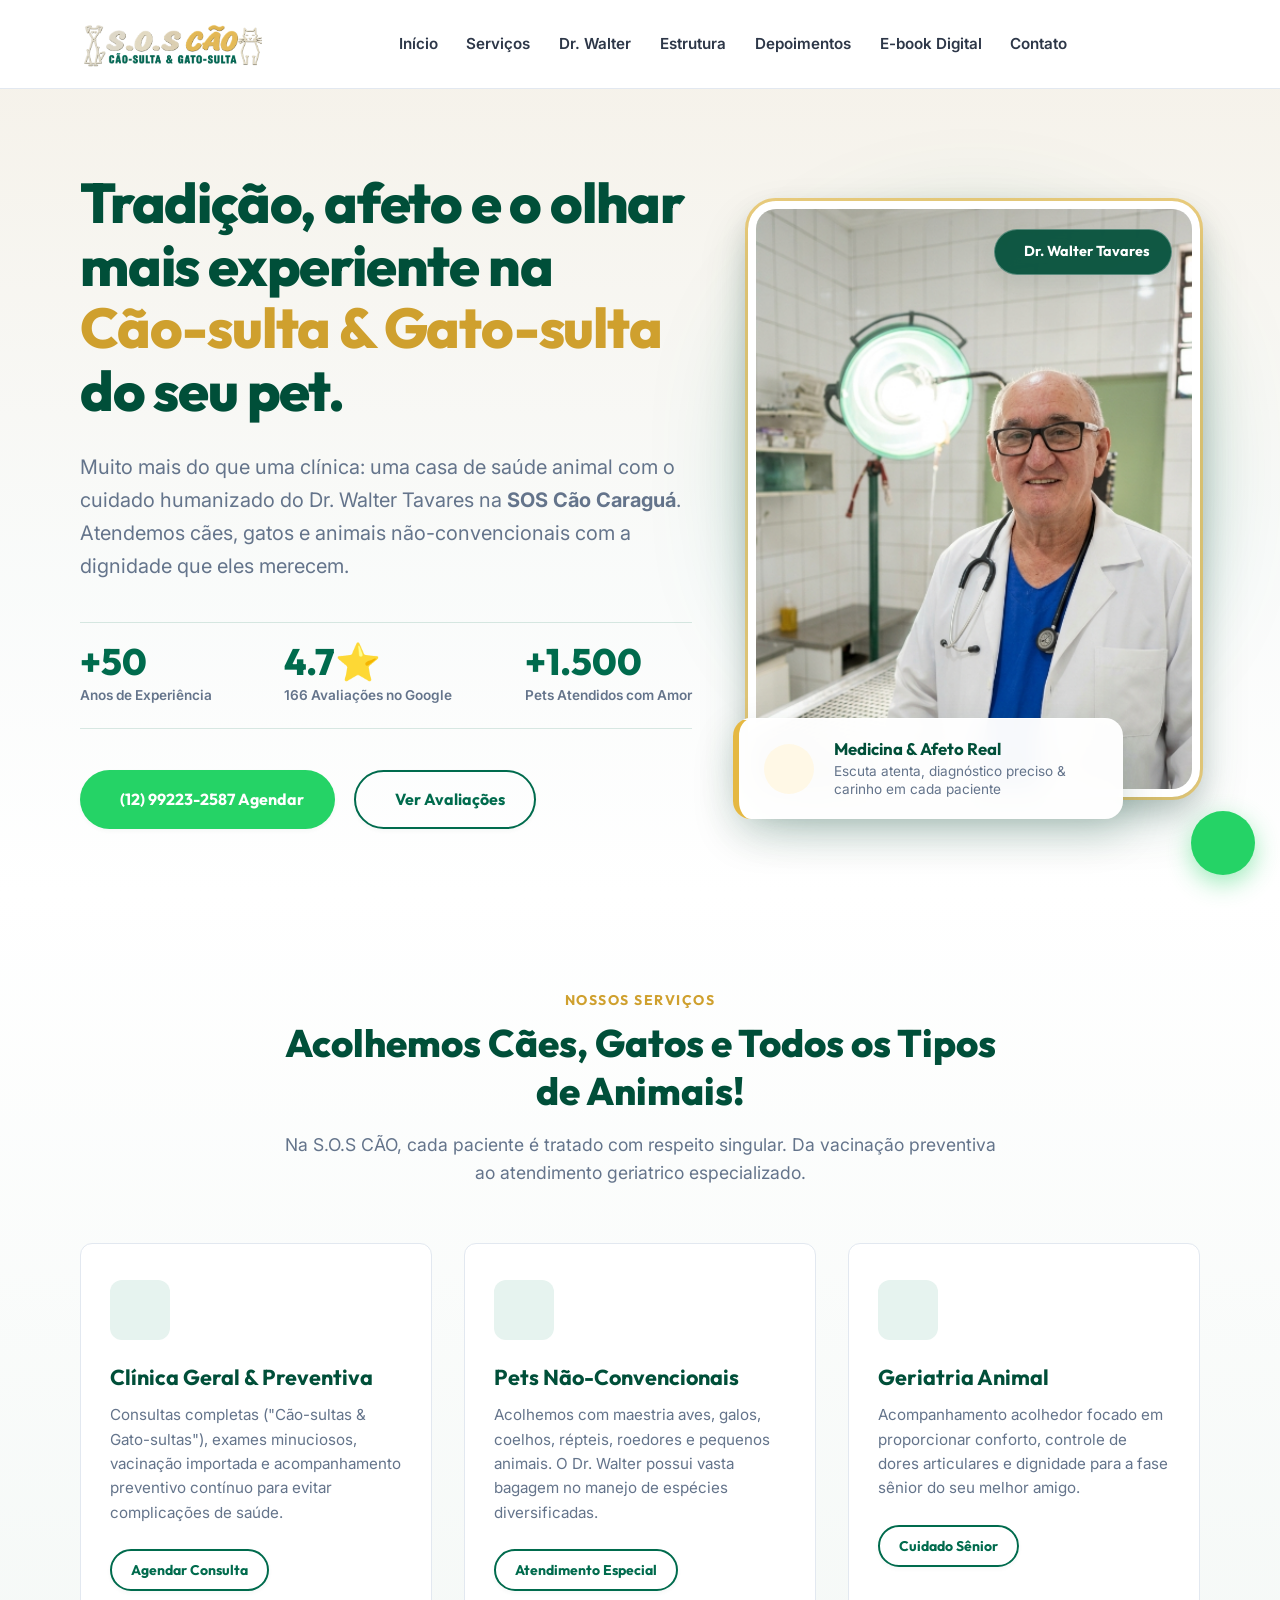
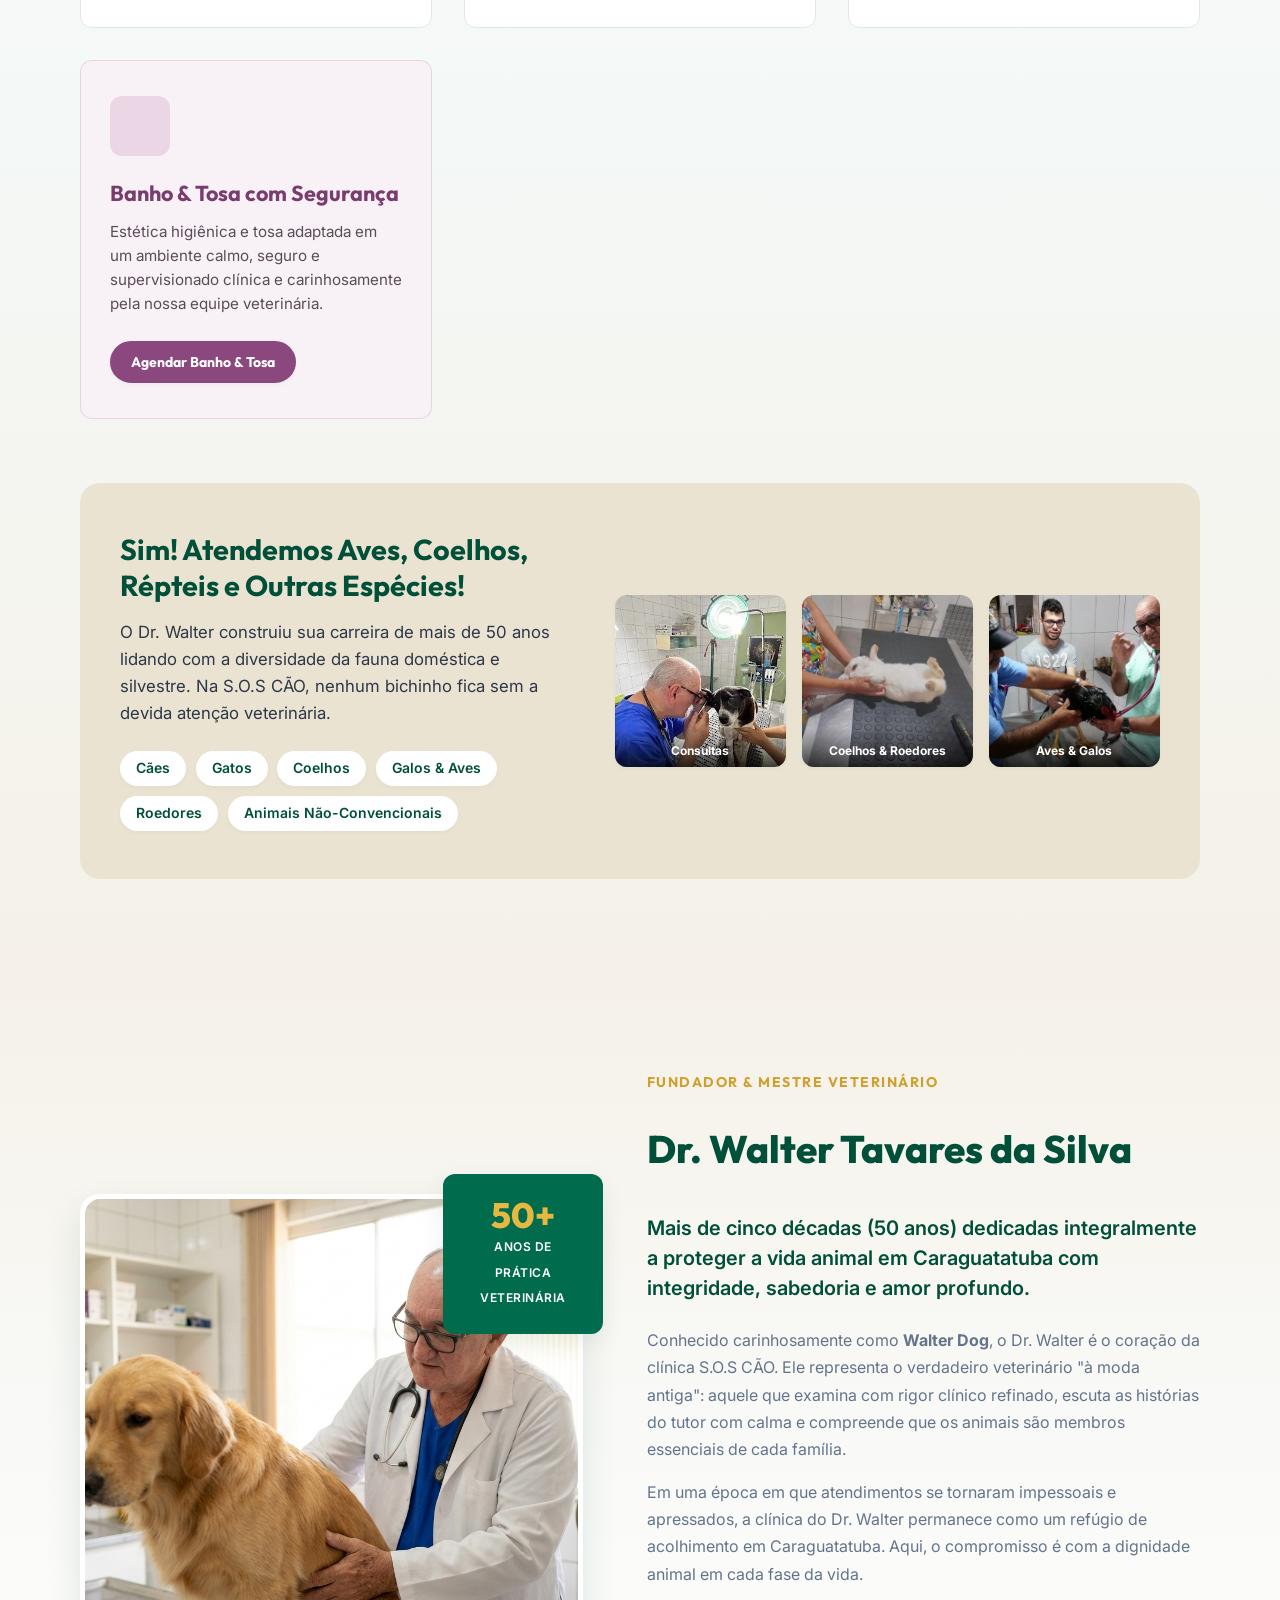
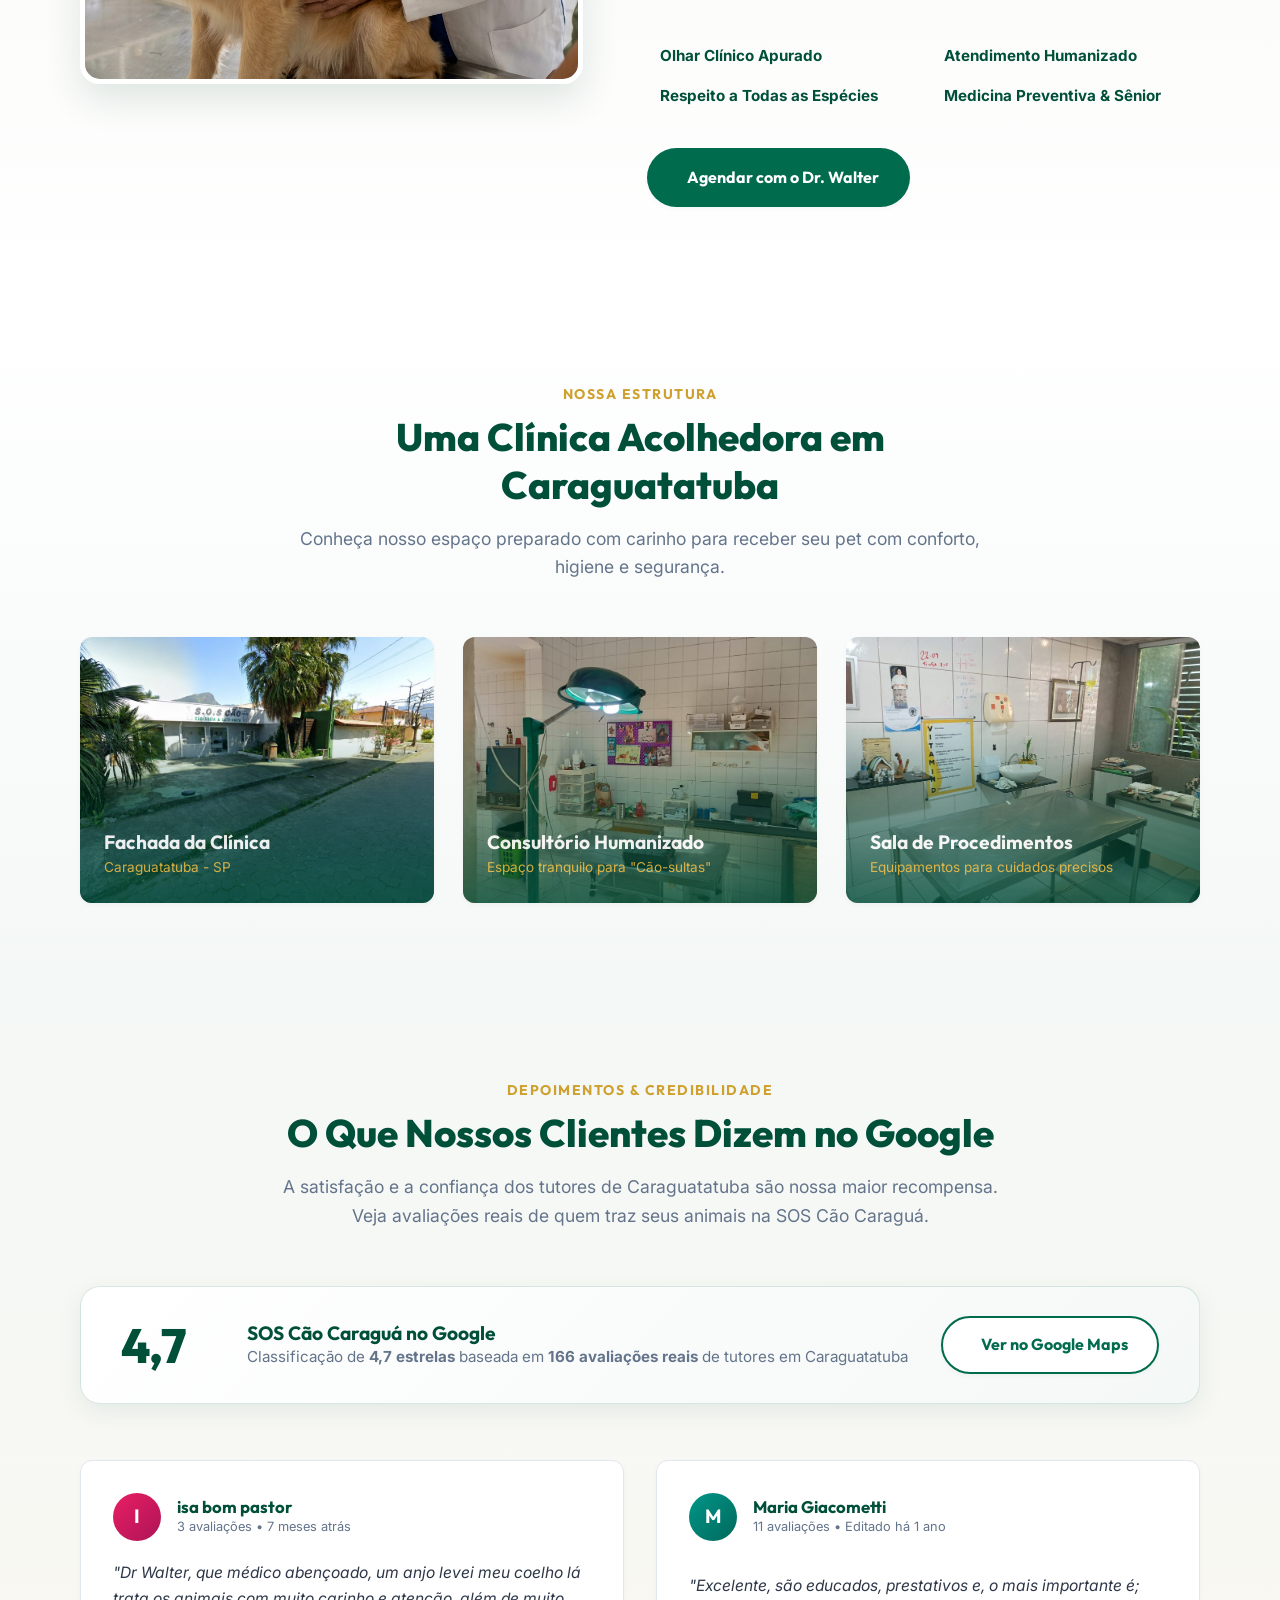
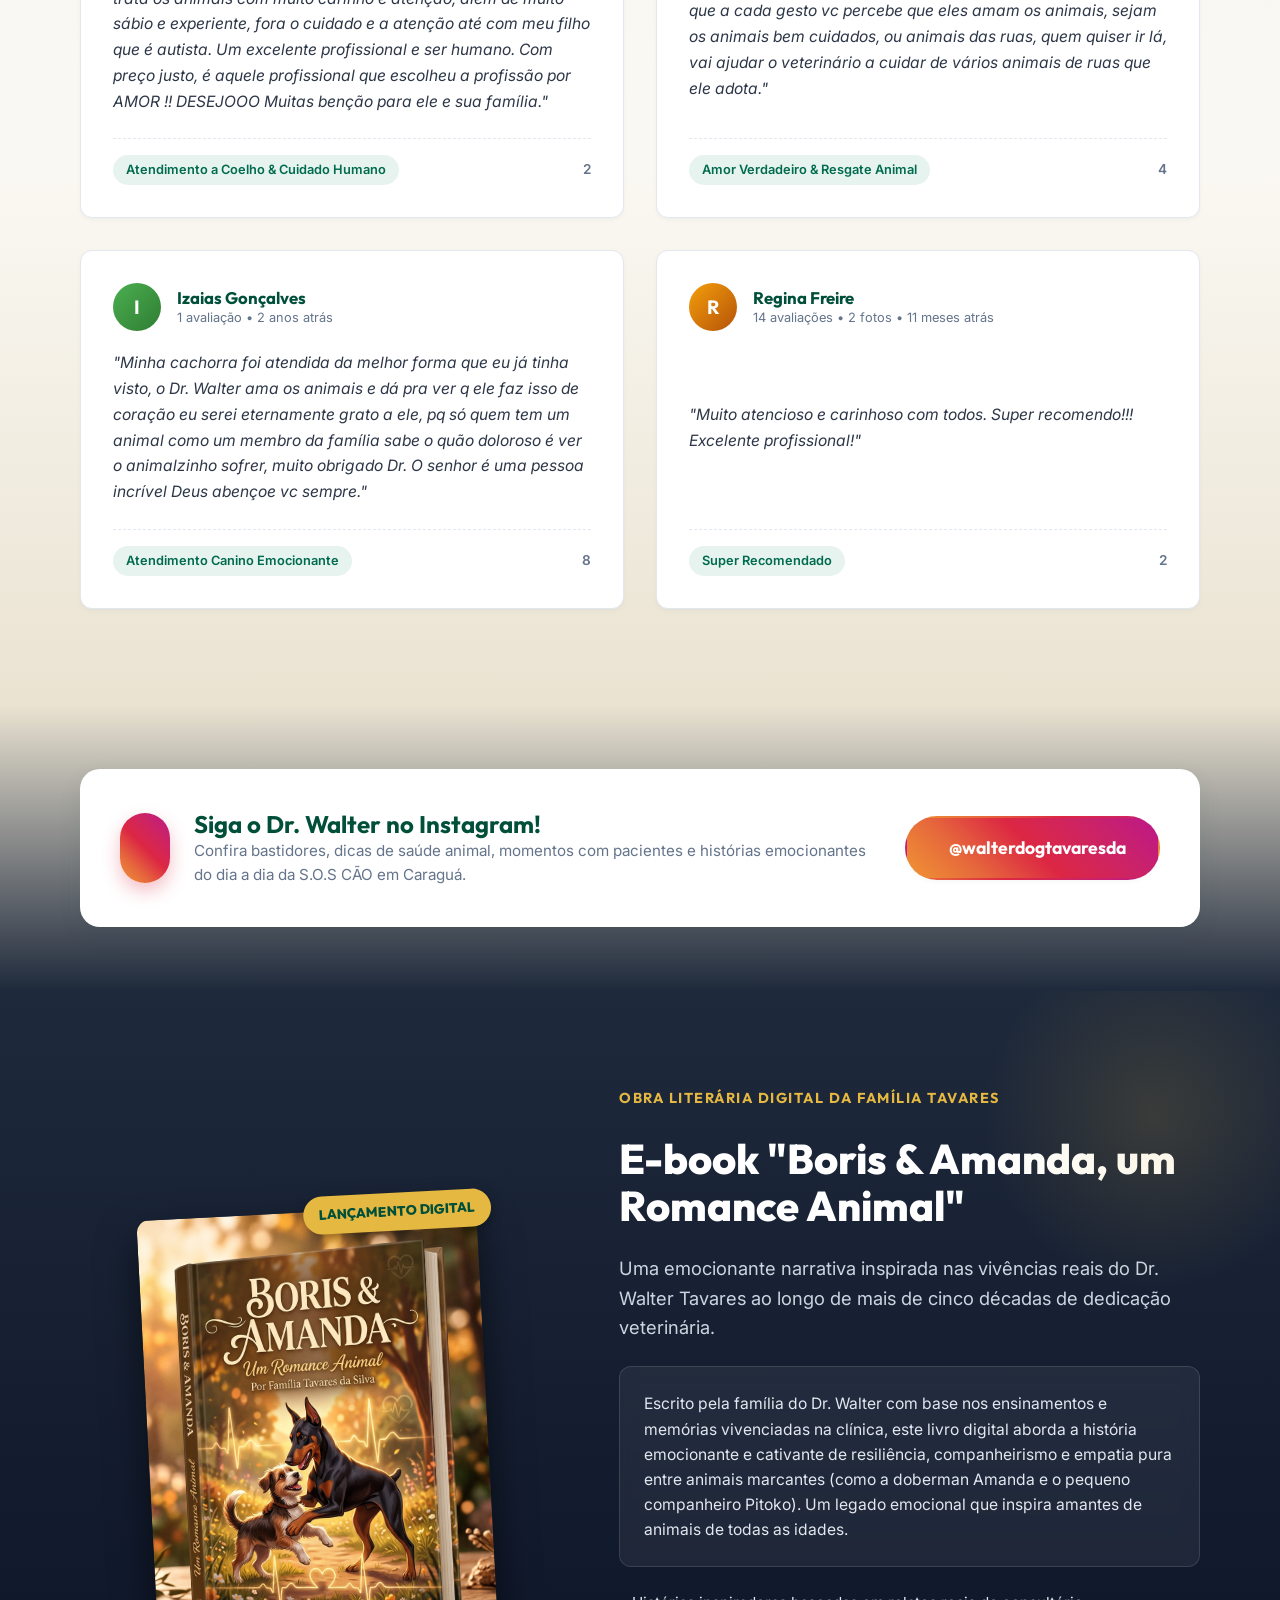
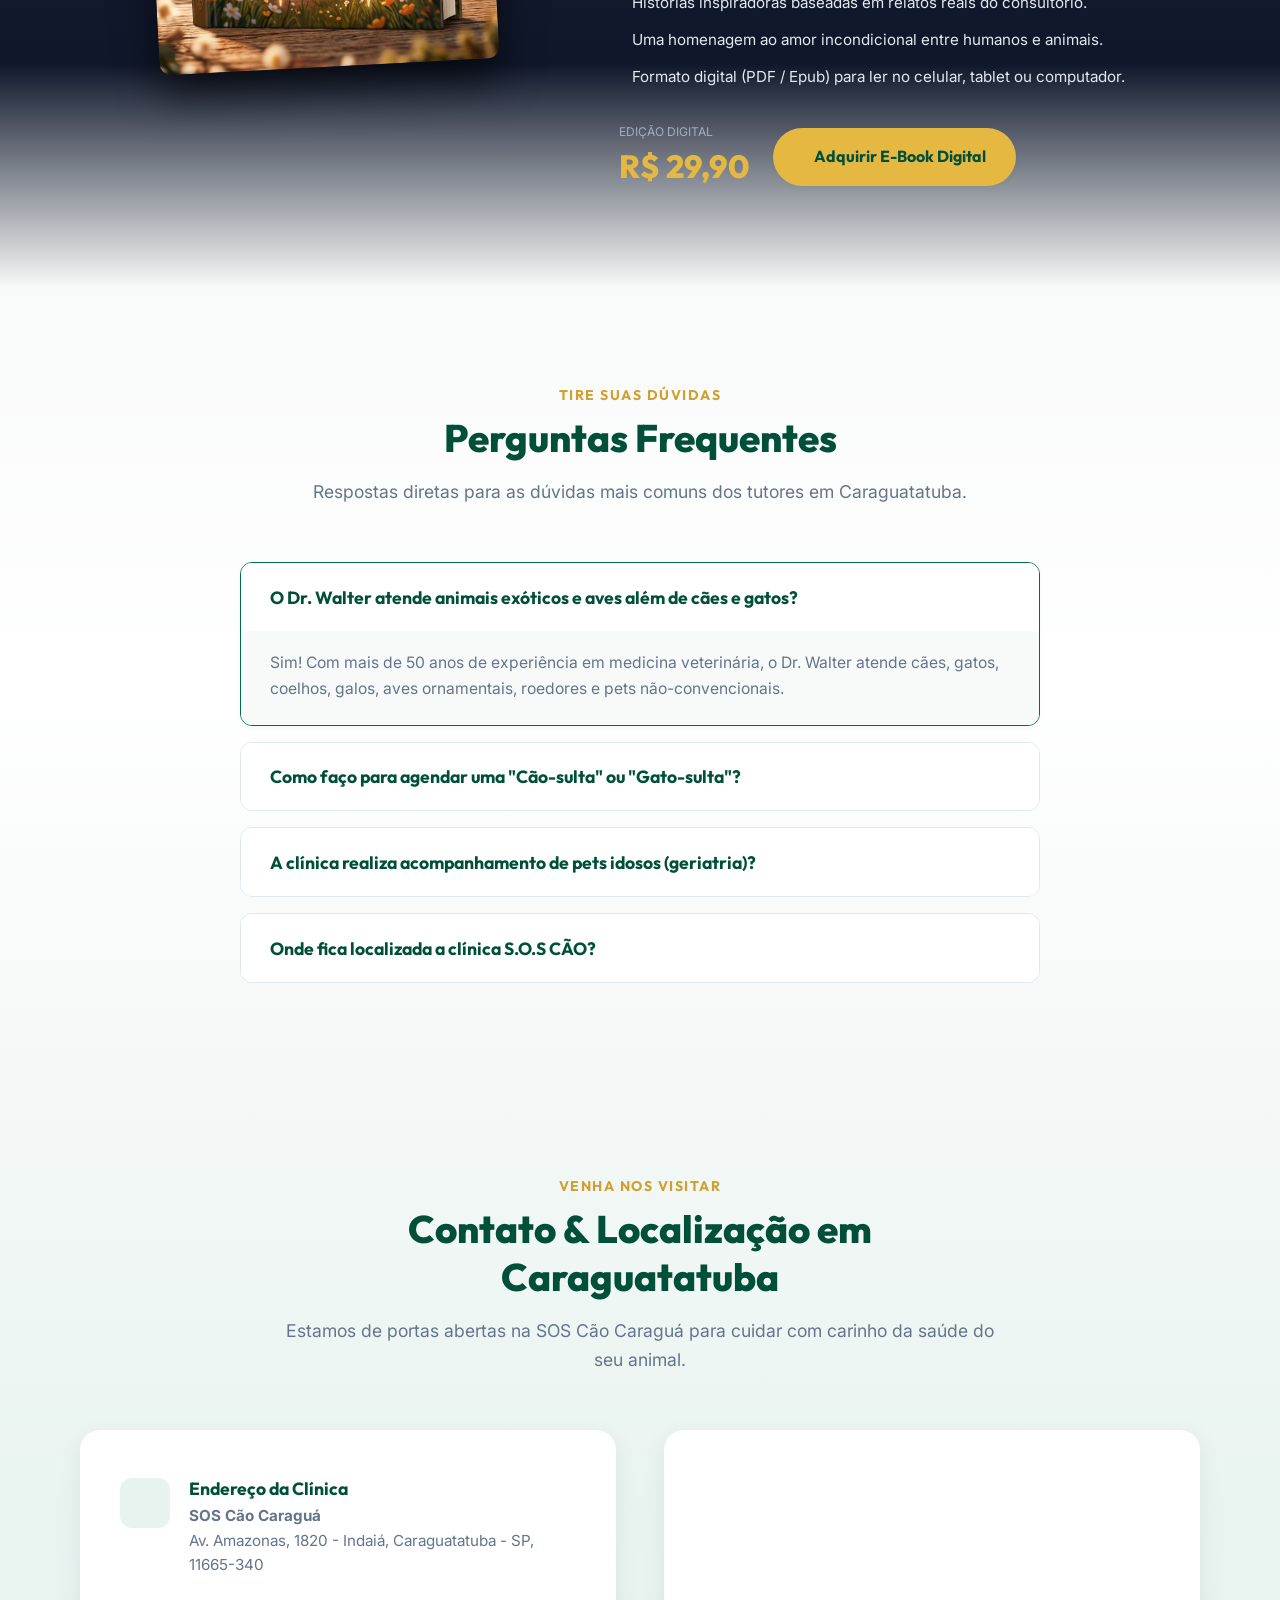
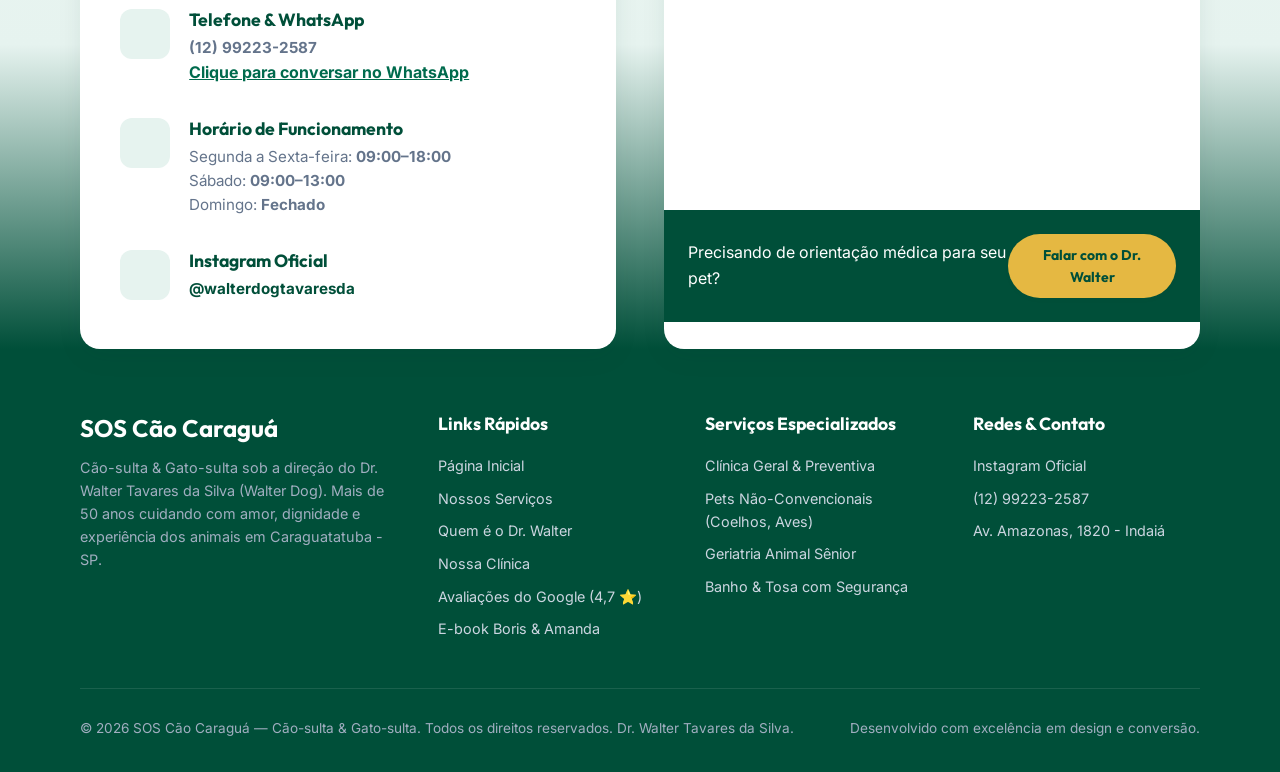
==== index.html @ f7322afd "feat: site SOS Cão Caraguá completo com depoimentos do Google, informações reais, fotos HD e transiç" ====
<!DOCTYPE html>
<html lang="pt-BR">
<head>
  <meta charset="UTF-8">
  <meta name="viewport" content="width=device-width, initial-scale=1.0">
  <title>SOS Cão Caraguá — Cão-sulta & Gato-sulta | Dr. Walter Tavares (Caraguatatuba - SP)</title>
  <meta name="description" content="Clínica Veterinária SOS Cão Caraguá em Caraguatatuba - SP. Avaliação 4,7 estrelas no Google com 166 avaliações. Mais de 50 anos de experiência com o Dr. Walter Tavares (Walter Dog). Consultas para cães, gatos, coelhos e aves.">
  <meta name="keywords" content="sos cao caragua, veterinario caraguatatuba, clinica veterinaria caraguatatuba, dr walter dog, cao sulta gato sulta, banho e tosa caragua">

  <!-- Remix Icon CDN -->
  <link href="https://cdn.jsdelivr.net/npm/remixicon@3.5.0/fonts/remixicon.css" rel="stylesheet">
  
  <!-- CSS Principal -->
  <link rel="stylesheet" href="styles.css">
</head>
<body>

  <!-- Header Navigation -->
  <header class="header" id="header">
    <div class="container">
      <a href="#hero" class="logo-link">
        <img src="assets/logo.png" alt="SOS Cão Caraguá — Cão-sulta & Gato-sulta" class="logo-img">
      </a>

      <nav class="nav-menu" id="navMenu">
        <a href="#hero" class="nav-link">Início</a>
        <a href="#servicos" class="nav-link">Serviços</a>
        <a href="#dr-walter" class="nav-link">Dr. Walter</a>
        <a href="#galeria" class="nav-link">Estrutura</a>
        <a href="#depoimentos" class="nav-link">Depoimentos</a>
        <a href="#ebook" class="nav-link">E-book Digital</a>
        <a href="#contato" class="nav-link">Contato</a>
      </nav>

      <div class="header-actions">
        <button class="mobile-toggle" id="mobileToggle" aria-label="Abrir Menu">
          <i class="ri-menu-line"></i>
        </button>
      </div>
    </div>
  </header>

  <!-- Hero Section -->
  <section class="hero" id="hero">
    <div class="container">
      <div class="hero-grid">
        <div class="hero-content">
          <h1 class="hero-title">
            Tradição, afeto e o olhar mais experiente na <span>Cão-sulta & Gato-sulta</span> do seu pet.
          </h1>
          <p class="hero-subtitle">
            Muito mais do que uma clínica: uma casa de saúde animal com o cuidado humanizado do Dr. Walter Tavares na <strong>SOS Cão Caraguá</strong>. Atendemos cães, gatos e animais não-convencionais com a dignidade que eles merecem.
          </p>

          <div class="hero-stats">
            <div class="stat-item">
              <span class="stat-number" data-target="50">+50</span>
              <span class="stat-label">Anos de Experiência</span>
            </div>
            <div class="stat-item">
              <span class="stat-number">4.7⭐</span>
              <span class="stat-label">166 Avaliações no Google</span>
            </div>
            <div class="stat-item">
              <span class="stat-number" data-target="1500">+1.500</span>
              <span class="stat-label">Pets Atendidos com Amor</span>
            </div>
          </div>

          <div class="hero-ctas">
            <a href="https://wa.me/5512992232587?text=Ol%C3%A1%20Dr.%20Walter!%20Gostaria%20de%20agendar%20uma%20C%C3%A3o-sulta%20/%20Gato-sulta%20na%20SOS%20C%C3%A3o%20Caragu%C3%A1." target="_blank" rel="noopener noreferrer" class="btn btn-whatsapp">
              <i class="ri-whatsapp-fill"></i> (12) 99223-2587 Agendar
            </a>
            <a href="#depoimentos" class="btn btn-outline">
              <i class="ri-star-line"></i> Ver Avaliações
            </a>
          </div>
        </div>

        <div class="hero-media">
          <div class="hero-backdrop-glow"></div>
          <div class="hero-img-wrapper">
            <img src="assets/dr_walter_portrait.png" alt="Dr. Walter Tavares da Silva em seu consultório na clínica SOS Cão Caraguá">
            <div class="hero-img-badge">
              <i class="ri-shield-user-fill"></i> Dr. Walter Tavares
            </div>
          </div>
          <div class="hero-floating-card">
            <div class="card-icon">
              <i class="ri-heart-pulse-fill"></i>
            </div>
            <div class="card-info">
              <h4>Medicina & Afeto Real</h4>
              <p>Escuta atenta, diagnóstico preciso & carinho em cada paciente</p>
            </div>
          </div>
        </div>
      </div>
    </div>
  </section>

  <!-- Nossos Serviços (Acolhemos todos!) -->
  <section class="services-section" id="servicos">
    <div class="container">
      <div class="section-header">
        <span class="section-tag">Nossos Serviços</span>
        <h2 class="section-title">Acolhemos Cães, Gatos e Todos os Tipos de Animais!</h2>
        <p class="section-desc">
          Na S.O.S CÃO, cada paciente é tratado com respeito singular. Da vacinação preventiva ao atendimento geriatrico especializado.
        </p>
      </div>

      <div class="services-grid">
        <!-- Card 1 -->
        <div class="service-card">
          <div class="service-icon-wrapper">
            <i class="ri-stethoscope-line"></i>
          </div>
          <h3 class="service-title">Clínica Geral & Preventiva</h3>
          <p class="service-text">
            Consultas completas ("Cão-sultas & Gato-sultas"), exames minuciosos, vacinação importada e acompanhamento preventivo contínuo para evitar complicações de saúde.
          </p>
          <a href="https://wa.me/5512992232587?text=Gostaria%20de%20informa%C3%A7%C3%B5es%20sobre%20Cl%C3%ADnica%20Geral" class="btn btn-outline" style="padding: 0.5rem 1.2rem; font-size: 0.875rem;">Agendar Consulta</a>
        </div>

        <!-- Card 2 -->
        <div class="service-card">
          <div class="service-icon-wrapper">
            <i class="ri-bug-line"></i>
          </div>
          <h3 class="service-title">Pets Não-Convencionais</h3>
          <p class="service-text">
            Acolhemos com maestria aves, galos, coelhos, répteis, roedores e pequenos animais. O Dr. Walter possui vasta bagagem no manejo de espécies diversificadas.
          </p>
          <a href="https://wa.me/5512992232587?text=Gostaria%20de%20agendar%20atendimento%20para%20pet%20n%C3%A3o%20convencional" class="btn btn-outline" style="padding: 0.5rem 1.2rem; font-size: 0.875rem;">Atendimento Especial</a>
        </div>

        <!-- Card 3 -->
        <div class="service-card">
          <div class="service-icon-wrapper">
            <i class="ri-heart-line"></i>
          </div>
          <h3 class="service-title">Geriatria Animal</h3>
          <p class="service-text">
            Acompanhamento acolhedor focado em proporcionar conforto, controle de dores articulares e dignidade para a fase sênior do seu melhor amigo.
          </p>
          <a href="https://wa.me/5512992232587?text=Gostaria%20de%20informa%C3%A7%C3%B5es%20sobre%20Geriatria%20Animal" class="btn btn-outline" style="padding: 0.5rem 1.2rem; font-size: 0.875rem;">Cuidado Sênior</a>
        </div>

        <!-- Card 4 (Banho e Tosa - Paleta Rosa Suave Accent) -->
        <div class="service-card card-pink">
          <div class="service-icon-wrapper">
            <i class="ri-scissors-line"></i>
          </div>
          <h3 class="service-title" style="color: #7A3C6F;">Banho & Tosa com Segurança</h3>
          <p class="service-text" style="color: #5C4B59;">
            Estética higiênica e tosa adaptada em um ambiente calmo, seguro e supervisionado clínica e carinhosamente pela nossa equipe veterinária.
          </p>
          <a href="https://wa.me/5512992232587?text=Gostaria%20de%20agendar%20Banho%20e%20Tosa" class="btn btn-primary" style="background-color: #8A487E; border-color: #8A487E; padding: 0.5rem 1.2rem; font-size: 0.875rem;">Agendar Banho & Tosa</a>
        </div>
      </div>

      <!-- Banner de Universalidade Animal com Fotos Reais -->
      <div class="animals-gallery-banner">
        <div class="animals-content">
          <h3>Sim! Atendemos Aves, Coelhos, Répteis e Outras Espécies!</h3>
          <p>
            O Dr. Walter construiu sua carreira de mais de 50 anos lidando com a diversidade da fauna doméstica e silvestre. Na S.O.S CÃO, nenhum bichinho fica sem a devida atenção veterinária.
          </p>
          <div class="animal-chips">
            <span class="animal-chip"><i class="ri-check-line"></i> Cães</span>
            <span class="animal-chip"><i class="ri-check-line"></i> Gatos</span>
            <span class="animal-chip"><i class="ri-check-line"></i> Coelhos</span>
            <span class="animal-chip"><i class="ri-check-line"></i> Galos & Aves</span>
            <span class="animal-chip"><i class="ri-check-line"></i> Roedores</span>
            <span class="animal-chip"><i class="ri-check-line"></i> Animais Não-Convencionais</span>
          </div>
        </div>

        <div class="animals-grid">
          <div class="animal-photo-card" onclick="openModal('assets/dr_walter_patient.jpg', 'Dr. Walter em atendimento clínico minucioso')">
            <img src="assets/dr_walter_patient.jpg" alt="Dr. Walter atendo paciente">
            <div class="animal-photo-tag">Consultas</div>
          </div>
          <div class="animal-photo-card" onclick="openModal('assets/rabbit_exam.jpg', 'Exame clínico em coelho branco na S.O.S CÃO')">
            <img src="assets/rabbit_exam.jpg" alt="Coelho sendo examinado">
            <div class="animal-photo-tag">Coelhos & Roedores</div>
          </div>
          <div class="animal-photo-card" onclick="openModal('assets/rooster_exam.jpg', 'Dr. Walter auscultando galo paciente')">
            <img src="assets/rooster_exam.jpg" alt="Galo recebendo auscultação veterinária">
            <div class="animal-photo-tag">Aves & Galos</div>
          </div>
        </div>
      </div>
    </div>
  </section>

  <!-- Quem é o Dr. Walter (Gatilho de Autoridade & Confiança) -->
  <section class="about-section" id="dr-walter">
    <div class="container">
      <div class="about-grid">
        <div class="about-media-stack">
          <div class="about-main-img">
            <img src="assets/dr_walter_dog.jpg" alt="Dr. Walter Tavares da Silva (Walter Dog) auscultando paciente canino">
          </div>
          <div class="about-secondary-badge">
            <span>50+</span>
            <small>Anos de Prática Veterinária</small>
          </div>
        </div>

        <div class="about-content">
          <span class="section-tag">Fundador & Mestre Veterinário</span>
          <h2 class="section-title">Dr. Walter Tavares da Silva</h2>
          <p class="about-lead">
            Mais de cinco décadas (50 anos) dedicadas integralmente a proteger a vida animal em Caraguatatuba com integridade, sabedoria e amor profundo.
          </p>

          <div class="about-paragraphs">
            <p>
              Conhecido carinhosamente como <strong>Walter Dog</strong>, o Dr. Walter é o coração da clínica S.O.S CÃO. Ele representa o verdadeiro veterinário "à moda antiga": aquele que examina com rigor clínico refinado, escuta as histórias do tutor com calma e compreende que os animais são membros essenciais de cada família.
            </p>
            <p>
              Em uma época em que atendimentos se tornaram impessoais e apressados, a clínica do Dr. Walter permanece como um refúgio de acolhimento em Caraguatatuba. Aqui, o compromisso é com a dignidade animal em cada fase da vida.
            </p>
          </div>

          <div class="values-list">
            <div class="value-item">
              <i class="ri-checkbox-circle-fill"></i> Olhar Clínico Apurado
            </div>
            <div class="value-item">
              <i class="ri-checkbox-circle-fill"></i> Atendimento Humanizado
            </div>
            <div class="value-item">
              <i class="ri-checkbox-circle-fill"></i> Respeito a Todas as Espécies
            </div>
            <div class="value-item">
              <i class="ri-checkbox-circle-fill"></i> Medicina Preventiva & Sênior
            </div>
          </div>

          <div style="margin-top: 1rem;">
            <a href="https://wa.me/5512992232587?text=Gostaria%20de%20agendar%20uma%20consulta%20diretamente%20com%20o%20Dr.%20Walter" target="_blank" rel="noopener noreferrer" class="btn btn-primary">
              <i class="ri-calendar-check-line"></i> Agendar com o Dr. Walter
            </a>
          </div>
        </div>
      </div>
    </div>
  </section>

  <!-- Galeria da Clínica & Estrutura -->
  <section class="gallery-section" id="galeria">
    <div class="container">
      <div class="section-header">
        <span class="section-tag">Nossa Estrutura</span>
        <h2 class="section-title">Uma Clínica Acolhedora em Caraguatatuba</h2>
        <p class="section-desc">
          Conheça nosso espaço preparado com carinho para receber seu pet com conforto, higiene e segurança.
        </p>
      </div>

      <div class="gallery-grid">
        <div class="gallery-card" onclick="openModal('assets/clinic_facade.jpg', 'Fachada da Clínica Veterinária SOS Cão Caraguá em Caraguatatuba - SP')">
          <img src="assets/clinic_facade.jpg" alt="Fachada da clínica SOS Cão Caraguá">
          <div class="gallery-overlay">
            <h4>Fachada da Clínica</h4>
            <p>Caraguatatuba - SP</p>
          </div>
        </div>

        <div class="gallery-card" onclick="openModal('assets/consult_room.jpg', 'Sala de Atendimento e Consultório da SOS Cão Caraguá')">
          <img src="assets/consult_room.jpg" alt="Consultório aconchegante da clínica">
          <div class="gallery-overlay">
            <h4>Consultório Humanizado</h4>
            <p>Espaço tranquilo para "Cão-sultas"</p>
          </div>
        </div>

        <div class="gallery-card" onclick="openModal('assets/procedure_room.jpg', 'Sala de Procedimentos e Exames Equipável')">
          <img src="assets/procedure_room.jpg" alt="Sala de exames e procedimentos equipada">
          <div class="gallery-overlay">
            <h4>Sala de Procedimentos</h4>
            <p>Equipamentos para cuidados precisos</p>
          </div>
        </div>
      </div>
    </div>
  </section>

  <!-- Depoimentos & Avaliações dos Clientes (Google Meu Negócio) -->
  <section class="testimonials-section" id="depoimentos">
    <div class="container">
      <div class="section-header">
        <span class="section-tag"><i class="ri-google-fill"></i> Depoimentos & Credibilidade</span>
        <h2 class="section-title">O Que Nossos Clientes Dizem no Google</h2>
        <p class="section-desc">
          A satisfação e a confiança dos tutores de Caraguatatuba são nossa maior recompensa. Veja avaliações reais de quem traz seus animais na SOS Cão Caraguá.
        </p>
      </div>

      <!-- Banner de Destaque da Nota no Google -->
      <div class="google-rating-banner">
        <div class="google-rating-score">
          <span class="score-val">4,7</span>
          <div class="score-stars">
            <i class="ri-star-fill"></i>
            <i class="ri-star-fill"></i>
            <i class="ri-star-fill"></i>
            <i class="ri-star-fill"></i>
            <i class="ri-star-half-fill"></i>
          </div>
        </div>
        <div class="google-rating-info">
          <h4>SOS Cão Caraguá no Google</h4>
          <p>Classificação de <strong>4,7 estrelas</strong> baseada em <strong>166 avaliações reais</strong> de tutores em Caraguatatuba</p>
        </div>
        <a href="https://maps.google.com/?q=SOS+C%C3%A3o+Caragu%C3%A1" target="_blank" rel="noopener noreferrer" class="btn btn-outline" style="background: #FFFFFF;">
          <i class="ri-external-link-line"></i> Ver no Google Maps
        </a>
      </div>

      <!-- Grid de Depoimentos Reais das Imagens -->
      <div class="testimonials-grid">
        <!-- Depoimento 1: isa bom pastor -->
        <div class="testimonial-card">
          <div class="testimonial-header">
            <div class="user-avatar avatar-pink">I</div>
            <div class="user-info">
              <h4 class="user-name">isa bom pastor</h4>
              <span class="user-meta">3 avaliações • 7 meses atrás</span>
            </div>
            <div class="review-stars">
              <i class="ri-star-fill"></i><i class="ri-star-fill"></i><i class="ri-star-fill"></i><i class="ri-star-fill"></i><i class="ri-star-fill"></i>
            </div>
          </div>
          <p class="testimonial-text">
            "Dr Walter, que médico abençoado, um anjo levei meu coelho lá trata os animais com muito carinho e atenção, além de muito sábio e experiente, fora o cuidado e a atenção até com meu filho que é autista. Um excelente profissional e ser humano. Com preço justo, é aquele profissional que escolheu a profissão por AMOR !! DESEJOOO Muitas benção para ele e sua família."
          </p>
          <div class="testimonial-footer">
            <span class="testimonial-tag"><i class="ri-heart-3-fill"></i> Atendimento a Coelho & Cuidado Humano</span>
            <span class="testimonial-reactions"><i class="ri-heart-fill" style="color:#e53e3e;"></i><i class="ri-hand-heart-line" style="color:#3182ce;"></i> 2</span>
          </div>
        </div>

        <!-- Depoimento 2: Maria Giacometti -->
        <div class="testimonial-card">
          <div class="testimonial-header">
            <div class="user-avatar avatar-teal">M</div>
            <div class="user-info">
              <h4 class="user-name">Maria Giacometti</h4>
              <span class="user-meta">11 avaliações • Editado há 1 ano</span>
            </div>
            <div class="review-stars">
              <i class="ri-star-fill"></i><i class="ri-star-fill"></i><i class="ri-star-fill"></i><i class="ri-star-fill"></i><i class="ri-star-fill"></i>
            </div>
          </div>
          <p class="testimonial-text">
            "Excelente, são educados, prestativos e, o mais importante é; que a cada gesto vc percebe que eles amam os animais, sejam os animais bem cuidados, ou animais das ruas, quem quiser ir lá, vai ajudar o veterinário a cuidar de vários animais de ruas que ele adota."
          </p>
          <div class="testimonial-footer">
            <span class="testimonial-tag"><i class="ri-user-heart-line"></i> Amor Verdadeiro & Resgate Animal</span>
            <span class="testimonial-reactions"><i class="ri-heart-fill" style="color:#e53e3e;"></i><i class="ri-hand-heart-line" style="color:#3182ce;"></i> 4</span>
          </div>
        </div>

        <!-- Depoimento 3: Izaias Gonçalves -->
        <div class="testimonial-card">
          <div class="testimonial-header">
            <div class="user-avatar avatar-green">I</div>
            <div class="user-info">
              <h4 class="user-name">Izaias Gonçalves</h4>
              <span class="user-meta">1 avaliação • 2 anos atrás</span>
            </div>
            <div class="review-stars">
              <i class="ri-star-fill"></i><i class="ri-star-fill"></i><i class="ri-star-fill"></i><i class="ri-star-fill"></i><i class="ri-star-fill"></i>
            </div>
          </div>
          <p class="testimonial-text">
            "Minha cachorra foi atendida da melhor forma que eu já tinha visto, o Dr. Walter ama os animais e dá pra ver q ele faz isso de coração eu serei eternamente grato a ele, pq só quem tem um animal como um membro da família sabe o quão doloroso é ver o animalzinho sofrer, muito obrigado Dr. O senhor é uma pessoa incrível Deus abençoe vc sempre."
          </p>
          <div class="testimonial-footer">
            <span class="testimonial-tag"><i class="ri-shield-user-line"></i> Atendimento Canino Emocionante</span>
            <span class="testimonial-reactions"><i class="ri-hand-heart-line" style="color:#3182ce;"></i><i class="ri-heart-fill" style="color:#e53e3e;"></i> 8</span>
          </div>
        </div>

        <!-- Depoimento 4: Regina Freire -->
        <div class="testimonial-card">
          <div class="testimonial-header">
            <div class="user-avatar avatar-gold">R</div>
            <div class="user-info">
              <h4 class="user-name">Regina Freire</h4>
              <span class="user-meta">14 avaliações • 2 fotos • 11 meses atrás</span>
            </div>
            <div class="review-stars">
              <i class="ri-star-fill"></i><i class="ri-star-fill"></i><i class="ri-star-fill"></i><i class="ri-star-fill"></i><i class="ri-star-fill"></i>
            </div>
          </div>
          <p class="testimonial-text">
            "Muito atencioso e carinhoso com todos. Super recomendo!!! Excelente profissional!"
          </p>
          <div class="testimonial-footer">
            <span class="testimonial-tag"><i class="ri-thumb-up-line"></i> Super Recomendado</span>
            <span class="testimonial-reactions"><i class="ri-heart-fill" style="color:#e53e3e;"></i><i class="ri-hand-heart-line" style="color:#3182ce;"></i> 2</span>
          </div>
        </div>
      </div>
    </div>
  </section>

  <!-- Banner Instagram Oficial -->
  <section class="instagram-banner">
    <div class="container">
      <div class="insta-box">
        <div class="insta-info">
          <div class="insta-icon-avatar">
            <i class="ri-instagram-fill"></i>
          </div>
          <div class="insta-text">
            <h3>Siga o Dr. Walter no Instagram!</h3>
            <p>Confira bastidores, dicas de saúde animal, momentos com pacientes e histórias emocionantes do dia a dia da S.O.S CÃO em Caraguá.</p>
          </div>
        </div>
        <a href="https://www.instagram.com/walterdogtavaresda/" target="_blank" rel="noopener noreferrer" class="btn btn-instagram" style="font-size: 1.1rem; padding: 1rem 2rem;">
          <i class="ri-instagram-line"></i> @walterdogtavaresda
        </a>
      </div>
    </div>
  </section>

  <!-- Section 4: E-Book Digital "Boris & Amanda, um Romance Animal" -->
  <section class="ebook-section" id="ebook">
    <div class="container">
      <div class="ebook-grid">
        <div class="ebook-media">
          <div class="ebook-cover-wrapper">
            <span class="ebook-badge-top">Lançamento Digital</span>
            <img src="assets/ebook_cover.jpg" alt="Capa do E-Book Boris e Amanda - Um Romance Animal da Família Tavares da Silva" class="ebook-cover-img">
          </div>
        </div>

        <div class="ebook-content">
          <span class="ebook-tag">Obra Literária Digital da Família Tavares</span>
          <h2 class="ebook-title">E-book "Boris & Amanda, um Romance Animal"</h2>
          <p class="ebook-subtitle">
            Uma emocionante narrativa inspirada nas vivências reais do Dr. Walter Tavares ao longo de mais de cinco décadas de dedicação veterinária.
          </p>

          <div class="ebook-box">
            <p>
              Escrito pela família do Dr. Walter com base nos ensinamentos e memórias vivenciadas na clínica, este livro digital aborda a história emocionante e cativante de resiliência, companheirismo e empatia pura entre animais marcantes (como a doberman Amanda e o pequeno companheiro Pitoko). Um legado emocional que inspira amantes de animais de todas as idades.
            </p>
          </div>

          <div class="ebook-highlights">
            <div class="ebook-highlight-item">
              <i class="ri-book-read-fill"></i>
              <span>Histórias inspiradoras baseadas em relatos reais do consultório.</span>
            </div>
            <div class="ebook-highlight-item">
              <i class="ri-heart-fill"></i>
              <span>Uma homenagem ao amor incondicional entre humanos e animais.</span>
            </div>
            <div class="ebook-highlight-item">
              <i class="ri-smartphone-line"></i>
              <span>Formato digital (PDF / Epub) para ler no celular, tablet ou computador.</span>
            </div>
          </div>

          <div class="ebook-actions">
            <div class="ebook-price">
              <span class="price-small">Edição Digital</span>
              <span class="price-val">R$ 29,90</span>
            </div>
            <a href="https://wa.me/5512992232587?text=Ol%C3%A1!%20Gostaria%20de%20adquirir%20o%20E-book%20digital%20'Boris%20%26%20Amanda%2C%20um%20Romance%20Animal'." target="_blank" rel="noopener noreferrer" class="btn btn-secondary">
              <i class="ri-shopping-cart-fill"></i> Adquirir E-Book Digital
            </a>
          </div>
        </div>
      </div>
    </div>
  </section>

  <!-- Perguntas Frequentes (FAQ) -->
  <section class="faq-section" id="faq">
    <div class="container">
      <div class="section-header">
        <span class="section-tag">Tire Suas Dúvidas</span>
        <h2 class="section-title">Perguntas Frequentes</h2>
        <p class="section-desc">Respostas diretas para as dúvidas mais comuns dos tutores em Caraguatatuba.</p>
      </div>

      <div class="faq-accordion">
        <div class="faq-item active">
          <button class="faq-question">
            <span>O Dr. Walter atende animais exóticos e aves além de cães e gatos?</span>
            <i class="ri-arrow-down-s-line"></i>
          </button>
          <div class="faq-answer">
            <p>
              Sim! Com mais de 50 anos de experiência em medicina veterinária, o Dr. Walter atende cães, gatos, coelhos, galos, aves ornamentais, roedores e pets não-convencionais.
            </p>
          </div>
        </div>

        <div class="faq-item">
          <button class="faq-question">
            <span>Como faço para agendar uma "Cão-sulta" ou "Gato-sulta"?</span>
            <i class="ri-arrow-down-s-line"></i>
          </button>
          <div class="faq-answer">
            <p>
              O agendamento é extremamente prático: basta clicar em qualquer botão de WhatsApp aqui no site e falar diretamente com nossa equipe para escolher o melhor horário para seu pet.
            </p>
          </div>
        </div>

        <div class="faq-item">
          <button class="faq-question">
            <span>A clínica realiza acompanhamento de pets idosos (geriatria)?</span>
            <i class="ri-arrow-down-s-line"></i>
          </button>
          <div class="faq-answer">
            <p>
              Sim. A geriatria animal é uma das nossas grandes especialidades. Focamos no alívio de dores, ajustes nutricionais, exames periódicos e qualidade de vida para cães e gatos idosos.
            </p>
          </div>
        </div>

        <div class="faq-item">
          <button class="faq-question">
            <span>Onde fica localizada a clínica S.O.S CÃO?</span>
            <i class="ri-arrow-down-s-line"></i>
          </button>
          <div class="faq-answer">
            <p>
              Estamos situados em Caraguatatuba - SP (Caraguá), atendendo toda a comunidade local com facilidade de acesso e ambiente acolhedor.
            </p>
          </div>
        </div>
      </div>
    </div>
  </section>

  <!-- Seção Contato & Localização -->
  <section class="contact-section" id="contato">
    <div class="container">
      <div class="section-header">
        <span class="section-tag">Venha nos Visitar</span>
        <h2 class="section-title">Contato & Localização em Caraguatatuba</h2>
        <p class="section-desc">Estamos de portas abertas na SOS Cão Caraguá para cuidar com carinho da saúde do seu animal.</p>
      </div>

      <div class="contact-grid">
        <div class="contact-info-card">
          <div class="contact-item">
            <div class="contact-icon">
              <i class="ri-map-pin-2-fill"></i>
            </div>
            <div class="contact-details">
              <h4>Endereço da Clínica</h4>
              <p><strong>SOS Cão Caraguá</strong><br>Av. Amazonas, 1820 - Indaiá, Caraguatatuba - SP, 11665-340</p>
            </div>
          </div>

          <div class="contact-item">
            <div class="contact-icon">
              <i class="ri-whatsapp-fill"></i>
            </div>
            <div class="contact-details">
              <h4>Telefone & WhatsApp</h4>
              <p><strong>(12) 99223-2587</strong></p>
              <a href="https://wa.me/5512992232587?text=Ol%C3%A1!%20Gostaria%20de%20agendar%20um%20hor%C3%A1rio%20na%20SOS%20C%C3%A3o%20Caragu%C3%A1." target="_blank" rel="noopener noreferrer" style="color: var(--color-primary); font-weight: 700; text-decoration: underline;">
                Clique para conversar no WhatsApp
              </a>
            </div>
          </div>

          <div class="contact-item">
            <div class="contact-icon">
              <i class="ri-time-fill"></i>
            </div>
            <div class="contact-details">
              <h4>Horário de Funcionamento</h4>
              <p>Segunda a Sexta-feira: <strong>09:00–18:00</strong><br>Sábado: <strong>09:00–13:00</strong><br>Domingo: <strong>Fechado</strong></p>
            </div>
          </div>

          <div class="contact-item">
            <div class="contact-icon">
              <i class="ri-instagram-fill"></i>
            </div>
            <div class="contact-details">
              <h4>Instagram Oficial</h4>
              <p><a href="https://www.instagram.com/walterdogtavaresda/" target="_blank" rel="noopener noreferrer" style="color: var(--color-primary-dark); font-weight: 700;">@walterdogtavaresda</a></p>
            </div>
          </div>
        </div>

        <div class="map-card">
          <!-- Google Maps da SOS Cão Caraguá -->
          <iframe class="map-iframe" src="https://maps.google.com/maps?q=Av.+Amazonas,+1820+-+Indai%C3%A1,+Caraguatatuba+-+SP,+11665-340&t=&z=16&ie=UTF8&iwloc=&output=embed" allowfullscreen="" loading="lazy" referrerpolicy="no-referrer-when-downgrade"></iframe>
          <div class="map-footer-cta">
            <span>Precisando de orientação médica para seu pet?</span>
            <a href="https://wa.me/5512992232587?text=Preciso%20de%20informa%C3%A7%C3%B5es%20da%20cl%C3%ADnica" target="_blank" rel="noopener noreferrer" class="btn btn-secondary" style="font-size: 0.875rem; padding: 0.5rem 1rem;">
              Falar com o Dr. Walter
            </a>
          </div>
        </div>
      </div>
    </div>
  </section>

  <!-- Footer -->
  <footer class="footer">
    <div class="container">
      <div class="footer-grid">
        <div class="footer-brand">
          <h3>SOS Cão Caraguá</h3>
          <p>
            Cão-sulta & Gato-sulta sob a direção do Dr. Walter Tavares da Silva (Walter Dog). Mais de 50 anos cuidando com amor, dignidade e experiência dos animais em Caraguatatuba - SP.
          </p>
        </div>

        <div>
          <h4 class="footer-title">Links Rápidos</h4>
          <div class="footer-links">
            <a href="#hero">Página Inicial</a>
            <a href="#servicos">Nossos Serviços</a>
            <a href="#dr-walter">Quem é o Dr. Walter</a>
            <a href="#galeria">Nossa Clínica</a>
            <a href="#depoimentos">Avaliações do Google (4,7 ⭐)</a>
            <a href="#ebook">E-book Boris & Amanda</a>
          </div>
        </div>

        <div>
          <h4 class="footer-title">Serviços Especializados</h4>
          <div class="footer-links">
            <a href="#servicos">Clínica Geral & Preventiva</a>
            <a href="#servicos">Pets Não-Convencionais (Coelhos, Aves)</a>
            <a href="#servicos">Geriatria Animal Sênior</a>
            <a href="#servicos">Banho & Tosa com Segurança</a>
          </div>
        </div>

        <div>
          <h4 class="footer-title">Redes & Contato</h4>
          <div class="footer-links">
            <a href="https://www.instagram.com/walterdogtavaresda/" target="_blank" rel="noopener noreferrer"><i class="ri-instagram-line"></i> Instagram Oficial</a>
            <a href="https://wa.me/5512992232587" target="_blank" rel="noopener noreferrer"><i class="ri-whatsapp-line"></i> (12) 99223-2587</a>
            <a href="#contato"><i class="ri-map-pin-line"></i> Av. Amazonas, 1820 - Indaiá</a>
          </div>
        </div>
      </div>

      <div class="footer-bottom">
        <p>&copy; 2026 SOS Cão Caraguá — Cão-sulta & Gato-sulta. Todos os direitos reservados. Dr. Walter Tavares da Silva.</p>
        <p>Desenvolvido com excelência em design e conversão.</p>
      </div>
    </div>
  </footer>

  <!-- Floating WhatsApp CTA Widget -->
  <a href="https://wa.me/5512992232587?text=Ol%C3%A1%20Dr.%20Walter!%20Vim%20pelo%20site%20e%20gostaria%20de%20agendar%20uma%20C%C3%A3o-sulta%20/%20Gato-sulta%20na%20SOS%20C%C3%A3o%20Caragu%C3%A1." target="_blank" rel="noopener noreferrer" class="whatsapp-float" title="Chamar no WhatsApp">
    <i class="ri-whatsapp-line"></i>
  </a>

  <!-- Lightbox Modal para Galeria -->
  <div class="modal-overlay" id="imageModal">
    <div class="modal-container">
      <button class="modal-close" onclick="closeModal()">&times;</button>
      <img src="" alt="" class="modal-img" id="modalImg">
      <div class="modal-caption" id="modalCaption"></div>
    </div>
  </div>

  <!-- JavaScript Principal -->
  <script src="main.js"></script>
</body>
</html>
---- styles.css ----
/* ==========================================================================
   Design System: S.O.S CÃO — Cão-sulta & Gato-sulta
   Dr. Walter Tavares da Silva (Caraguatatuba - SP)
   ========================================================================== */

@import url('https://fonts.googleapis.com/css2?family=Inter:wght@300;400;500;600;700&family=Outfit:wght@400;500;600;700;800&display=swap');

:root {
  /* Design Tokens - Colors */
  --color-primary: #006B4D;
  --color-primary-dark: #004F39;
  --color-primary-light: #E6F3EF;
  --color-secondary: #E5B842;
  --color-secondary-dark: #CFA02E;
  --color-secondary-light: #FFF8E6;
  --color-text-main: #2D3748;
  --color-text-muted: #64748B;
  --color-bg-white: #FFFFFF;
  --color-bg-beige: #EAE3D2;
  --color-bg-soft: #F8FAF9;
  --color-accent-pink: #D9B8D1;
  --color-accent-pink-light: #F8F2F6;
  --color-border: #E2E8F0;

  /* Typography */
  --font-heading: 'Outfit', -apple-system, BlinkMacSystemFont, sans-serif;
  --font-body: 'Inter', -apple-system, BlinkMacSystemFont, sans-serif;

  /* Elevational Shadows */
  --shadow-sm: 0 2px 4px rgba(0, 64, 45, 0.04);
  --shadow-md: 0 8px 24px rgba(0, 64, 45, 0.08);
  --shadow-lg: 0 16px 36px rgba(0, 64, 45, 0.12);
  --shadow-glow: 0 0 25px rgba(229, 184, 66, 0.4);

  /* Border Radii */
  --radius-sm: 6px;
  --radius-md: 12px;
  --radius-lg: 20px;
  --radius-full: 9999px;

  /* Transitions */
  --transition-fast: 0.2s cubic-bezier(0.4, 0, 0.2, 1);
  --transition-normal: 0.3s cubic-bezier(0.4, 0, 0.2, 1);
}

/* Reset & Global Base */
*, *::before, *::after {
  box-sizing: border-box;
  margin: 0;
  padding: 0;
}

html {
  scroll-behavior: smooth;
  font-size: 16px;
}

body {
  font-family: var(--font-body);
  color: var(--color-text-main);
  background-color: var(--color-bg-white);
  line-height: 1.6;
  overflow-x: hidden;
  -webkit-font-smoothing: antialiased;
}

h1, h2, h3, h4, h5, h6 {
  font-family: var(--font-heading);
  color: var(--color-primary-dark);
  line-height: 1.25;
}

a {
  text-decoration: none;
  color: inherit;
  transition: var(--transition-fast);
}

img {
  max-width: 100%;
  height: auto;
  display: block;
}

ul {
  list-style: none;
}

.container {
  width: 90%;
  max-width: 1240px;
  margin: 0 auto;
  padding: 0 1rem;
}

/* Component: Buttons */
.btn {
  display: inline-flex;
  align-items: center;
  justify-content: center;
  gap: 0.6rem;
  font-family: var(--font-heading);
  font-weight: 700;
  font-size: 1rem;
  padding: 0.9rem 1.8rem;
  border-radius: var(--radius-full);
  border: 2px solid transparent;
  cursor: pointer;
  transition: var(--transition-normal);
  text-align: center;
  box-shadow: var(--shadow-sm);

}

.btn-primary {
  background-color: var(--color-primary);
  color: var(--color-bg-white);
}

.btn-primary:hover {
  background-color: var(--color-primary-dark);
  transform: translateY(-2px);
  box-shadow: var(--shadow-md);
}

.btn-secondary {
  background-color: var(--color-secondary);
  color: var(--color-primary-dark);
}

.btn-secondary:hover {
  background-color: var(--color-secondary-dark);
  transform: translateY(-2px);
  box-shadow: var(--shadow-glow);
}

.btn-whatsapp {
  background-color: #25D366;
  color: #FFFFFF;
  font-weight: 700;
}

.btn-whatsapp:hover {
  background-color: #1DA851;
  transform: translateY(-2px);
  box-shadow: 0 10px 25px rgba(37, 211, 102, 0.35);
}

.btn-outline {
  background-color: transparent;
  border-color: var(--color-primary);
  color: var(--color-primary);
}

.btn-outline:hover {
  background-color: var(--color-primary-light);
  color: var(--color-primary-dark);
}

.btn-instagram {
  background: linear-gradient(45deg, #f09433 0%, #e6683c 25%, #dc2743 50%, #cc2366 75%, #bc1888 100%);
  color: #FFFFFF;
}

.btn-instagram:hover {
  opacity: 0.95;
  transform: translateY(-2px);
  box-shadow: 0 8px 20px rgba(220, 39, 67, 0.3);
}

/* Badge / Pills */
.badge {
  display: inline-flex;
  align-items: center;
  gap: 0.4rem;
  background-color: var(--color-secondary-light);
  color: var(--color-primary-dark);
  border: 1px solid rgba(229, 184, 66, 0.4);
  padding: 0.4rem 1rem;
  border-radius: var(--radius-full);
  font-family: var(--font-heading);
  font-weight: 600;
  font-size: 0.875rem;
}

/* Header & Navigation */
.header {
  position: sticky;
  top: 0;
  z-index: 1000;
  background-color: rgba(255, 255, 255, 0.92);
  backdrop-filter: blur(12px);
  border-bottom: 1px solid var(--color-border);
  transition: var(--transition-fast);
}

.header .container {
  display: flex;
  align-items: center;
  justify-content: space-between;
  padding-top: 0.8rem;
  padding-bottom: 0.8rem;
}

.logo-link {
  display: flex;
  align-items: center;
  gap: 0.8rem;
}

.logo-img {
  height: 62px;
  width: auto;
  object-fit: contain;
}

.nav-menu {
  display: flex;
  align-items: center;
  gap: 1.8rem;
}

.nav-link {
  font-weight: 600;
  font-size: 0.95rem;
  color: var(--color-text-main);
  position: relative;
}

.nav-link::after {
  content: '';
  position: absolute;
  bottom: -4px;
  left: 0;
  width: 0%;
  height: 2px;
  background-color: var(--color-secondary);
  transition: var(--transition-fast);
}

.nav-link:hover {
  color: var(--color-primary);
}

.nav-link:hover::after {
  width: 100%;
}

.header-actions {
  display: flex;
  align-items: center;
  gap: 0.8rem;
}

/* Mobile Toggle */
.mobile-toggle {
  display: none;
  background: none;
  border: none;
  font-size: 1.6rem;
  color: var(--color-primary);
  cursor: pointer;
}

/* Hero Section */
.hero {
  position: relative;
  background: linear-gradient(180deg, rgba(234, 227, 210, 0.45) 0%, rgba(248, 250, 249, 0.85) 60%, #FFFFFF 100%);
  padding: 5rem 0 4rem;
  overflow: hidden;
}

.hero-grid {
  display: grid;
  grid-template-columns: 1.15fr 0.85fr;
  gap: 3.5rem;
  align-items: center;
}

.hero-content {
  display: flex;
  flex-direction: column;
  align-items: flex-start;
  gap: 1.8rem;
}

.hero-title {
  font-size: 3.5rem;
  font-weight: 800;
  color: var(--color-primary-dark);
  letter-spacing: -1.2px;
  line-height: 1.12;
  margin-top: 0.2rem;
}

.hero-title span {
  color: var(--color-secondary-dark);
  position: relative;
  display: inline-block;
}

.hero-subtitle {
  font-size: 1.25rem;
  color: var(--color-text-muted);
  max-width: 630px;
  line-height: 1.65;
}

.hero-stats {
  display: flex;
  justify-content: space-between;
  gap: 1.5rem;
  margin-top: 0.6rem;
  padding: 1.3rem 0;
  border-top: 1px solid rgba(0, 107, 77, 0.15);
  border-bottom: 1px solid rgba(0, 107, 77, 0.15);
  width: 100%;
  max-width: 630px;
}

.stat-item {
  display: flex;
  flex-direction: column;
}

.stat-number {
  font-family: var(--font-heading);
  font-size: 2.3rem;
  font-weight: 800;
  color: var(--color-primary);
  line-height: 1;
  margin-bottom: 0.3rem;
}

.stat-label {
  font-size: 0.85rem;
  font-weight: 600;
  color: var(--color-text-muted);
}

.hero-ctas {
  display: flex;
  flex-wrap: wrap;
  gap: 1.2rem;
  margin-top: 0.8rem;
}

/* Hero Media & Premium Framing */
.hero-media {
  position: relative;
  display: flex;
  justify-content: center;
  align-items: center;
  width: 100%;
}

.hero-backdrop-glow {
  position: absolute;
  top: -10%;
  left: -5%;
  width: 110%;
  height: 110%;
  background: radial-gradient(circle, rgba(229, 184, 66, 0.3) 0%, rgba(0, 107, 77, 0.18) 45%, rgba(255, 255, 255, 0) 70%);
  filter: blur(40px);
  z-index: 0;
  pointer-events: none;
}

.hero-img-wrapper {
  position: relative;
  border-radius: 28px;
  overflow: hidden;
  box-shadow: 0 25px 55px -10px rgba(0, 79, 57, 0.3), 0 12px 28px rgba(0, 0, 0, 0.15);
  border: 8px solid var(--color-bg-white);
  outline: 3px solid rgba(229, 184, 66, 0.65);
  width: 100%;
  max-width: 580px;
  z-index: 1;
  background-color: #F8FAF9;
  transition: transform 0.4s ease, box-shadow 0.4s ease;
}

.hero-img-wrapper:hover {
  transform: translateY(-6px);
  box-shadow: 0 35px 65px -12px rgba(0, 79, 57, 0.38), 0 16px 35px rgba(0, 0, 0, 0.18);
}

.hero-img-wrapper img {
  width: 100%;
  height: 580px;
  object-fit: cover;
  object-position: center 15%;
  display: block;
  transition: transform 0.6s ease;
}

.hero-img-wrapper:hover img {
  transform: scale(1.035);
}

.hero-img-badge {
  position: absolute;
  top: 20px;
  right: 20px;
  background: rgba(0, 79, 57, 0.92);
  backdrop-filter: blur(10px);
  color: #FFFFFF;
  font-family: var(--font-heading);
  font-weight: 700;
  font-size: 0.9rem;
  padding: 0.65rem 1.3rem;
  border-radius: var(--radius-full);
  display: flex;
  align-items: center;
  gap: 0.5rem;
  border: 1px solid rgba(255, 255, 255, 0.3);
  box-shadow: var(--shadow-md);
  z-index: 2;
}

.hero-img-badge i {
  color: var(--color-secondary);
  font-size: 1.1rem;
}

.hero-floating-card {
  position: absolute;
  bottom: -22px;
  left: -15px;
  background: rgba(255, 255, 255, 0.97);
  backdrop-filter: blur(12px);
  padding: 1.25rem 1.6rem;
  border-radius: 18px;
  box-shadow: 0 16px 40px rgba(0, 64, 45, 0.18);
  border-left: 6px solid var(--color-secondary);
  border-top: 1px solid rgba(255, 255, 255, 0.9);
  display: flex;
  align-items: center;
  gap: 1.2rem;
  z-index: 3;
  max-width: 390px;
}

.card-icon {
  width: 50px;
  height: 50px;
  border-radius: var(--radius-full);
  background-color: var(--color-secondary-light);
  color: var(--color-secondary-dark);
  display: flex;
  align-items: center;
  justify-content: center;
  font-size: 1.5rem;
  flex-shrink: 0;
}

.card-info h4 {
  font-size: 1.05rem;
  font-weight: 700;
  color: var(--color-primary-dark);
  line-height: 1.2;
  margin-bottom: 0.2rem;
}

.card-info p {
  font-size: 0.85rem;
  color: var(--color-text-muted);
  line-height: 1.35;
}

/* Section Header Shared */
.section-header {
  text-align: center;
  max-width: 720px;
  margin: 0 auto 3.5rem;
}

.section-tag {
  color: var(--color-secondary-dark);
  font-family: var(--font-heading);
  font-weight: 700;
  text-transform: uppercase;
  letter-spacing: 1.5px;
  font-size: 0.875rem;
  margin-bottom: 0.5rem;
  display: block;
}

.section-title {
  font-size: 2.4rem;
  font-weight: 800;
  color: var(--color-primary-dark);
  margin-bottom: 1rem;
}

.section-desc {
  font-size: 1.1rem;
  color: var(--color-text-muted);
}

/* Section 2: Services */
.services-section {
  padding: 6rem 0;
  background: linear-gradient(180deg, #FFFFFF 0%, #F4F8F6 50%, #F5F1E8 100%);
}

.services-grid {
  display: grid;
  grid-template-columns: repeat(auto-fit, minmax(270px, 1fr));
  gap: 2rem;
}

.service-card {
  background-color: var(--color-bg-white);
  border: 1px solid var(--color-border);
  border-radius: var(--radius-md);
  padding: 2.2rem 1.8rem;
  transition: var(--transition-normal);
  display: flex;
  flex-direction: column;
  align-items: flex-start;
  position: relative;
  overflow: hidden;
}

.service-card::before {
  content: '';
  position: absolute;
  top: 0;
  left: 0;
  width: 100%;
  height: 4px;
  background-color: var(--color-primary);
  opacity: 0;
  transition: var(--transition-fast);
}

.service-card:hover {
  transform: translateY(-6px);
  box-shadow: var(--shadow-md);
  border-color: rgba(0, 107, 77, 0.2);
}

.service-card:hover::before {
  opacity: 1;
}

/* Dedicated Styling for Banho & Tosa Accent Pink */
.service-card.card-pink {
  background-color: var(--color-accent-pink-light);
  border-color: rgba(217, 184, 209, 0.5);
}

.service-card.card-pink::before {
  background-color: var(--color-accent-pink);
}

.service-icon-wrapper {
  width: 60px;
  height: 60px;
  border-radius: var(--radius-md);
  background-color: var(--color-primary-light);
  color: var(--color-primary);
  display: flex;
  align-items: center;
  justify-content: center;
  font-size: 1.8rem;
  margin-bottom: 1.5rem;
}

.service-card.card-pink .service-icon-wrapper {
  background-color: #EBD6E5;
  color: #8A487E;
}

.service-title {
  font-size: 1.35rem;
  font-weight: 700;
  margin-bottom: 0.8rem;
}

.service-text {
  font-size: 0.95rem;
  color: var(--color-text-muted);
  line-height: 1.6;
  margin-bottom: 1.5rem;
}

/* Animal Highlights Grid inside Services */
.animals-gallery-banner {
  margin-top: 4rem;
  background-color: var(--color-bg-beige);
  border-radius: var(--radius-lg);
  padding: 3rem 2.5rem;
  display: grid;
  grid-template-columns: 1fr 1.2fr;
  gap: 2.5rem;
  align-items: center;
}

.animals-content h3 {
  font-size: 1.8rem;
  color: var(--color-primary-dark);
  margin-bottom: 1rem;
}

.animals-content p {
  color: var(--color-text-main);
  font-size: 1.05rem;
  margin-bottom: 1.5rem;
}

.animal-chips {
  display: flex;
  flex-wrap: wrap;
  gap: 0.6rem;
}

.animal-chip {
  background-color: var(--color-bg-white);
  color: var(--color-primary-dark);
  font-weight: 600;
  font-size: 0.875rem;
  padding: 0.4rem 1rem;
  border-radius: var(--radius-full);
  box-shadow: var(--shadow-sm);
}

.animals-grid {
  display: grid;
  grid-template-columns: repeat(3, 1fr);
  gap: 1rem;
}

.animal-photo-card {
  position: relative;
  border-radius: var(--radius-md);
  overflow: hidden;
  aspect-ratio: 1;
  box-shadow: var(--shadow-sm);
}

.animal-photo-card img {
  width: 100%;
  height: 100%;
  object-fit: cover;
  transition: transform 0.4s ease;
}

.animal-photo-card:hover img {
  transform: scale(1.08);
}

.animal-photo-tag {
  position: absolute;
  bottom: 0;
  left: 0;
  right: 0;
  background: linear-gradient(transparent, rgba(0, 0, 0, 0.75));
  color: #FFFFFF;
  font-size: 0.75rem;
  font-weight: 700;
  padding: 0.8rem 0.5rem 0.4rem;
  text-align: center;
}

/* Section 3: Quem é o Dr. Walter */
.about-section {
  padding: 6rem 0;
  background: linear-gradient(180deg, #F5F1E8 0%, #F9FAF8 50%, #FFFFFF 100%);
  position: relative;
}

.about-grid {
  display: grid;
  grid-template-columns: 1fr 1.1fr;
  gap: 4rem;
  align-items: center;
}

.about-media-stack {
  position: relative;
}

.about-main-img {
  border-radius: var(--radius-lg);
  overflow: hidden;
  box-shadow: var(--shadow-lg);
  border: 5px solid var(--color-bg-white);
}

.about-main-img img {
  width: 100%;
  height: 480px;
  object-fit: cover;
}

.about-secondary-badge {
  position: absolute;
  top: -20px;
  right: -20px;
  background-color: var(--color-primary);
  color: var(--color-bg-white);
  padding: 1.5rem;
  border-radius: var(--radius-md);
  text-align: center;
  box-shadow: var(--shadow-md);
  max-width: 160px;
}

.about-secondary-badge span {
  font-family: var(--font-heading);
  font-size: 2.2rem;
  font-weight: 800;
  line-height: 1;
  display: block;
  color: var(--color-secondary);
}

.about-secondary-badge small {
  font-size: 0.75rem;
  font-weight: 600;
  text-transform: uppercase;
  letter-spacing: 0.5px;
}

.about-content {
  display: flex;
  flex-direction: column;
  gap: 1.5rem;
}

.about-lead {
  font-size: 1.25rem;
  font-weight: 600;
  color: var(--color-primary-dark);
  line-height: 1.5;
}

.about-paragraphs p {
  margin-bottom: 1rem;
  color: var(--color-text-muted);
  font-size: 1rem;
  line-height: 1.7;
}

.values-list {
  display: grid;
  grid-template-columns: 1fr 1fr;
  gap: 1rem;
  margin-top: 1rem;
}

.value-item {
  display: flex;
  align-items: center;
  gap: 0.8rem;
  font-weight: 700;
  color: var(--color-primary-dark);
  font-size: 0.95rem;
}

.value-item i {
  color: var(--color-secondary-dark);
  font-size: 1.2rem;
}

/* Clinic Gallery Section */
.gallery-section {
  padding: 5rem 0;
  background: linear-gradient(180deg, #FFFFFF 0%, #F4F8F6 100%);
}

.gallery-grid {
  display: grid;
  grid-template-columns: repeat(3, 1fr);
  gap: 1.8rem;
}

.gallery-card {
  position: relative;
  border-radius: var(--radius-md);
  overflow: hidden;
  box-shadow: var(--shadow-sm);
  cursor: pointer;
  aspect-ratio: 4 / 3;
}

.gallery-card img {
  width: 100%;
  height: 100%;
  object-fit: cover;
  transition: transform 0.5s ease;
}

.gallery-card:hover img {
  transform: scale(1.06);
}

.gallery-overlay {
  position: absolute;
  inset: 0;
  background: linear-gradient(to top, rgba(0, 79, 57, 0.85) 0%, rgba(0, 0, 0, 0) 70%);
  display: flex;
  flex-direction: column;
  justify-content: flex-end;
  padding: 1.5rem;
  color: var(--color-bg-white);
  opacity: 0.9;
  transition: var(--transition-fast);
}

.gallery-overlay h4 {
  color: #FFFFFF;
  font-size: 1.2rem;
  margin-bottom: 0.2rem;
}

.gallery-overlay p {
  font-size: 0.85rem;
  color: var(--color-secondary);
}

/* Section 4: E-Book Section */
.ebook-section {
  padding: 6rem 0;
  background: linear-gradient(180deg, #1E293B 0%, #0F172A 75%, #F8FAF9 100%);
  color: #FFFFFF;
  position: relative;
  overflow: hidden;
}

.ebook-section::before {
  content: '';
  position: absolute;
  top: -50px;
  right: -50px;
  width: 350px;
  height: 350px;
  background: radial-gradient(circle, rgba(229, 184, 66, 0.15) 0%, rgba(0,0,0,0) 70%);
  border-radius: 50%;
}

.ebook-grid {
  display: grid;
  grid-template-columns: 0.9fr 1.1fr;
  gap: 4rem;
  align-items: center;
}

.ebook-media {
  display: flex;
  justify-content: center;
  position: relative;
}

.ebook-cover-wrapper {
  max-width: 340px;
  position: relative;
  transform: rotate(-3deg);
  transition: transform 0.4s ease;
}

.ebook-cover-wrapper:hover {
  transform: rotate(0deg) scale(1.03);
}

.ebook-cover-img {
  width: 100%;
  border-radius: var(--radius-md);
  box-shadow: 0 20px 40px rgba(0, 0, 0, 0.6);
}

.ebook-badge-top {
  position: absolute;
  top: -15px;
  right: -15px;
  background-color: var(--color-secondary);
  color: var(--color-primary-dark);
  font-family: var(--font-heading);
  font-weight: 800;
  font-size: 0.85rem;
  padding: 0.5rem 1rem;
  border-radius: var(--radius-full);
  box-shadow: 0 4px 12px rgba(0, 0, 0, 0.3);
  text-transform: uppercase;
}

.ebook-content {
  display: flex;
  flex-direction: column;
  gap: 1.5rem;
}

.ebook-tag {
  color: var(--color-secondary);
  font-family: var(--font-heading);
  font-weight: 700;
  letter-spacing: 1.5px;
  text-transform: uppercase;
  font-size: 0.9rem;
}

.ebook-title {
  font-size: 2.6rem;
  color: #FFFFFF;
  font-weight: 800;
  line-height: 1.15;
}

.ebook-subtitle {
  font-size: 1.15rem;
  color: #CBD5E0;
  font-weight: 400;
}

.ebook-box {
  background: rgba(255, 255, 255, 0.06);
  border: 1px solid rgba(255, 255, 255, 0.12);
  backdrop-filter: blur(8px);
  border-radius: var(--radius-md);
  padding: 1.5rem;
}

.ebook-box p {
  color: #E2E8F0;
  font-size: 0.98rem;
  line-height: 1.6;
}

.ebook-highlights {
  display: flex;
  flex-direction: column;
  gap: 0.8rem;
}

.ebook-highlight-item {
  display: flex;
  align-items: flex-start;
  gap: 0.8rem;
  font-size: 0.95rem;
  color: #E2E8F0;
}

.ebook-highlight-item i {
  color: var(--color-secondary);
  margin-top: 0.2rem;
}

.ebook-actions {
  display: flex;
  align-items: center;
  gap: 1.5rem;
  margin-top: 0.5rem;
}

.ebook-price {
  display: flex;
  flex-direction: column;
}

.price-small {
  font-size: 0.75rem;
  color: #A0AEC0;
  text-transform: uppercase;
}

.price-val {
  font-family: var(--font-heading);
  font-size: 2rem;
  font-weight: 800;
  color: var(--color-secondary);
}

/* Instagram Banner */
.instagram-banner {
  padding: 4rem 0;
  background: linear-gradient(180deg, #EAE3D2 0%, #1E293B 100%);
  border: none;
}

.insta-box {
  display: flex;
  align-items: center;
  justify-content: space-between;
  gap: 2rem;
  background-color: var(--color-bg-white);
  padding: 2.5rem;
  border-radius: var(--radius-lg);
  box-shadow: var(--shadow-md);
}

.insta-info {
  display: flex;
  align-items: center;
  gap: 1.5rem;
}

.insta-icon-avatar {
  width: 70px;
  height: 70px;
  border-radius: var(--radius-full);
  background: linear-gradient(45deg, #f09433 0%, #e6683c 25%, #dc2743 50%, #cc2366 75%, #bc1888 100%);
  color: #FFFFFF;
  display: flex;
  align-items: center;
  justify-content: center;
  font-size: 2.2rem;
  box-shadow: 0 8px 18px rgba(220, 39, 67, 0.3);
}

.insta-text h3 {
  font-size: 1.5rem;
  color: var(--color-primary-dark);
}

.insta-text p {
  color: var(--color-text-muted);
  font-size: 0.95rem;
}

/* FAQ Section */
.faq-section {
  padding: 6rem 0;
  background: linear-gradient(180deg, #F8FAF9 0%, #FFFFFF 50%, #F4F8F6 100%);
}

.faq-accordion {
  max-width: 800px;
  margin: 0 auto;
  display: flex;
  flex-direction: column;
  gap: 1rem;
}

.faq-item {
  border: 1px solid var(--color-border);
  border-radius: var(--radius-md);
  overflow: hidden;
  transition: var(--transition-fast);
}

.faq-item.active {
  border-color: var(--color-primary);
  box-shadow: var(--shadow-sm);
}

.faq-question {
  width: 100%;
  background-color: var(--color-bg-white);
  border: none;
  padding: 1.4rem 1.8rem;
  text-align: left;
  font-family: var(--font-heading);
  font-size: 1.1rem;
  font-weight: 700;
  color: var(--color-primary-dark);
  display: flex;
  align-items: center;
  justify-content: space-between;
  cursor: pointer;
}

.faq-question i {
  transition: transform 0.3s ease;
  color: var(--color-secondary-dark);
}

.faq-item.active .faq-question i {
  transform: rotate(180deg);
}

.faq-answer {
  max-height: 0;
  overflow: hidden;
  transition: max-height 0.3s cubic-bezier(0, 1, 0, 1);
  background-color: var(--color-bg-soft);
}

.faq-item.active .faq-answer {
  max-height: 1000px;
  transition: max-height 0.3s cubic-bezier(1, 0, 1, 0);
}

.faq-answer p {
  padding: 1.2rem 1.8rem 1.5rem;
  font-size: 0.98rem;
  color: var(--color-text-muted);
  line-height: 1.6;
}

/* Contact & Location Section */
.contact-section {
  padding: 6rem 0 0;
  background: linear-gradient(180deg, #F4F8F6 0%, #E6F3EF 65%, #004F39 100%);
}

.contact-grid {
  display: grid;
  grid-template-columns: 1fr 1fr;
  gap: 3rem;
}

.contact-info-card {
  background-color: var(--color-bg-white);
  border-radius: var(--radius-lg);
  padding: 3rem 2.5rem;
  box-shadow: var(--shadow-md);
  display: flex;
  flex-direction: column;
  gap: 2rem;
}

.contact-item {
  display: flex;
  align-items: flex-start;
  gap: 1.2rem;
}

.contact-icon {
  width: 50px;
  height: 50px;
  border-radius: var(--radius-md);
  background-color: var(--color-primary-light);
  color: var(--color-primary);
  display: flex;
  align-items: center;
  justify-content: center;
  font-size: 1.4rem;
  flex-shrink: 0;
}

.contact-details h4 {
  font-size: 1.1rem;
  font-weight: 700;
  color: var(--color-primary-dark);
  margin-bottom: 0.3rem;
}

.contact-details p {
  font-size: 0.95rem;
  color: var(--color-text-muted);
}

.map-card {
  border-radius: var(--radius-lg);
  overflow: hidden;
  box-shadow: var(--shadow-md);
  background-color: var(--color-bg-white);
  display: flex;
  flex-direction: column;
}

.map-iframe {
  width: 100%;
  height: 380px;
  border: 0;
}

.map-footer-cta {
  padding: 1.5rem;
  background-color: var(--color-primary-dark);
  color: #FFFFFF;
  display: flex;
  align-items: center;
  justify-content: space-between;
}

/* Floating WhatsApp Button */
.whatsapp-float {
  position: fixed;
  bottom: 25px;
  right: 25px;
  background-color: #25D366;
  color: #FFFFFF;
  width: 64px;
  height: 64px;
  border-radius: var(--radius-full);
  display: flex;
  align-items: center;
  justify-content: center;
  font-size: 2.2rem;
  box-shadow: 0 8px 24px rgba(37, 211, 102, 0.45);
  z-index: 9999;
  transition: transform 0.3s ease, background-color 0.3s ease;
  animation: pulseWhatsapp 2.5s infinite;
}

.whatsapp-float:hover {
  transform: scale(1.1);
  background-color: #1DA851;
}

@keyframes pulseWhatsapp {
  0% {
    box-shadow: 0 0 0 0 rgba(37, 211, 102, 0.6);
  }
  70% {
    box-shadow: 0 0 0 18px rgba(37, 211, 102, 0);
  }
  100% {
    box-shadow: 0 0 0 0 rgba(37, 211, 102, 0);
  }
}

/* Footer */
.footer {
  background-color: var(--color-primary-dark);
  color: #E2E8F0;
  padding: 4rem 0 2rem;
}

.footer-grid {
  display: grid;
  grid-template-columns: 1.4fr 1fr 1fr 1fr;
  gap: 2.5rem;
  margin-bottom: 3rem;
}

.footer-brand h3 {
  color: #FFFFFF;
  font-size: 1.5rem;
  margin-bottom: 0.8rem;
}

.footer-brand p {
  font-size: 0.9rem;
  color: #A0AEC0;
  line-height: 1.6;
}

.footer-title {
  color: #FFFFFF;
  font-size: 1.1rem;
  font-weight: 700;
  margin-bottom: 1.2rem;
}

.footer-links {
  display: flex;
  flex-direction: column;
  gap: 0.6rem;
}

.footer-links a {
  font-size: 0.9rem;
  color: #CBD5E0;
}

.footer-links a:hover {
  color: var(--color-secondary);
}

.footer-bottom {
  border-top: 1px solid rgba(255, 255, 255, 0.1);
  padding-top: 1.8rem;
  display: flex;
  align-items: center;
  justify-content: space-between;
  font-size: 0.85rem;
  color: #A0AEC0;
}

/* Lightbox Modal */
.modal-overlay {
  position: fixed;
  inset: 0;
  background-color: rgba(0, 0, 0, 0.85);
  backdrop-filter: blur(6px);
  z-index: 10000;
  display: flex;
  align-items: center;
  justify-content: center;
  opacity: 0;
  pointer-events: none;
  transition: opacity 0.3s ease;
  padding: 2rem;
}

.modal-overlay.active {
  opacity: 1;
  pointer-events: auto;
}

.modal-container {
  max-width: 900px;
  width: 100%;
  position: relative;
}

.modal-img {
  width: 100%;
  max-height: 80vh;
  object-fit: contain;
  border-radius: var(--radius-md);
  box-shadow: 0 15px 40px rgba(0, 0, 0, 0.5);
}

.modal-close {
  position: absolute;
  top: -40px;
  right: 0;
  background: none;
  border: none;
  color: #FFFFFF;
  font-size: 2rem;
  cursor: pointer;
}

.modal-caption {
  color: #FFFFFF;
  text-align: center;
  margin-top: 1rem;
  font-size: 1.1rem;
  font-family: var(--font-heading);
}

/* Section: Depoimentos & Avaliações do Google */
.testimonials-section {
  padding: 6rem 0;
  background: linear-gradient(180deg, #F4F8F6 0%, #FAF8F2 60%, #EAE3D2 100%);
  position: relative;
}

.google-rating-banner {
  background: linear-gradient(135deg, #FFFFFF 0%, #F4F8F6 100%);
  border: 1px solid rgba(0, 107, 77, 0.15);
  border-radius: var(--radius-lg);
  padding: 1.8rem 2.5rem;
  display: flex;
  align-items: center;
  justify-content: space-between;
  gap: 2rem;
  margin-bottom: 3.5rem;
  box-shadow: var(--shadow-md);
}

.google-rating-score {
  display: flex;
  align-items: center;
  gap: 1rem;
}

.google-rating-score .score-val {
  font-family: var(--font-heading);
  font-size: 3rem;
  font-weight: 800;
  color: var(--color-primary-dark);
  line-height: 1;
}

.google-rating-score .score-stars {
  color: #FFB800;
  font-size: 1.4rem;
  display: flex;
  gap: 0.2rem;
}

.google-rating-info h4 {
  font-size: 1.2rem;
  font-weight: 700;
  color: var(--color-primary-dark);
}

.google-rating-info p {
  font-size: 0.95rem;
  color: var(--color-text-muted);
}

.testimonials-grid {
  display: grid;
  grid-template-columns: repeat(2, 1fr);
  gap: 2rem;
}

.testimonial-card {
  background-color: var(--color-bg-white);
  border: 1px solid var(--color-border);
  border-radius: var(--radius-md);
  padding: 2rem;
  box-shadow: var(--shadow-sm);
  display: flex;
  flex-direction: column;
  justify-content: space-between;
  transition: var(--transition-normal);
  position: relative;
}

.testimonial-card:hover {
  transform: translateY(-5px);
  box-shadow: var(--shadow-md);
  border-color: rgba(0, 107, 77, 0.25);
}

.testimonial-header {
  display: flex;
  align-items: center;
  gap: 1rem;
  margin-bottom: 1.2rem;
}

.user-avatar {
  width: 48px;
  height: 48px;
  border-radius: var(--radius-full);
  display: flex;
  align-items: center;
  justify-content: center;
  font-family: var(--font-heading);
  font-weight: 700;
  font-size: 1.2rem;
  color: #FFFFFF;
  flex-shrink: 0;
}

.avatar-pink { background: linear-gradient(135deg, #e91e63, #ad1457); }
.avatar-teal { background: linear-gradient(135deg, #009688, #00695c); }
.avatar-green { background: linear-gradient(135deg, #4caf50, #2e7d32); }
.avatar-gold { background: linear-gradient(135deg, #f59e0b, #b45309); }

.user-info {
  flex-grow: 1;
}

.user-name {
  font-size: 1.05rem;
  font-weight: 700;
  color: var(--color-primary-dark);
}

.user-meta {
  font-size: 0.8rem;
  color: var(--color-text-muted);
  display: block;
}

.review-stars {
  color: #FFB800;
  font-size: 1.1rem;
  display: flex;
  gap: 0.15rem;
}

.testimonial-text {
  font-size: 0.975rem;
  color: var(--color-text-main);
  line-height: 1.65;
  font-style: italic;
  margin-bottom: 1.5rem;
}

.testimonial-footer {
  display: flex;
  align-items: center;
  justify-content: space-between;
  padding-top: 1rem;
  border-top: 1px dashed var(--color-border);
}

.testimonial-tag {
  font-size: 0.8rem;
  font-weight: 600;
  color: var(--color-primary);
  background-color: var(--color-primary-light);
  padding: 0.3rem 0.8rem;
  border-radius: var(--radius-full);
}

.testimonial-reactions {
  font-size: 0.85rem;
  font-weight: 600;
  color: var(--color-text-muted);
  display: flex;
  align-items: center;
  gap: 0.3rem;
}

/* Responsive Media Queries */
@media (max-width: 1024px) {
  .hero-grid,
  .about-grid,
  .ebook-grid,
  .contact-grid {
    grid-template-columns: 1fr;
    gap: 3rem;
  }

  .hero-title {
    font-size: 2.6rem;
  }

  .footer-grid {
    grid-template-columns: 1fr 1fr;
  }

  .animals-gallery-banner {
    grid-template-columns: 1fr;
  }

  .insta-box {
    flex-direction: column;
    text-align: center;
  }

  .insta-info {
    flex-direction: column;
  }
}

@media (max-width: 768px) {
  .nav-menu {
    position: fixed;
    top: 70px;
    left: 0;
    width: 100%;
    background-color: var(--color-bg-white);
    flex-direction: column;
    padding: 2rem;
    box-shadow: var(--shadow-md);
    transform: translateY(-150%);
    transition: transform 0.3s ease;
  }

  .nav-menu.active {
    transform: translateY(0);
  }

  .mobile-toggle {
    display: block;
  }

  .gallery-grid,
  .animals-grid {
    grid-template-columns: 1fr 1fr;
  }

  .hero-stats {
    flex-wrap: wrap;
  }

  .footer-grid {
    grid-template-columns: 1fr;
  }

  .footer-bottom {
    flex-direction: column;
    gap: 1rem;
    text-align: center;
  }
}
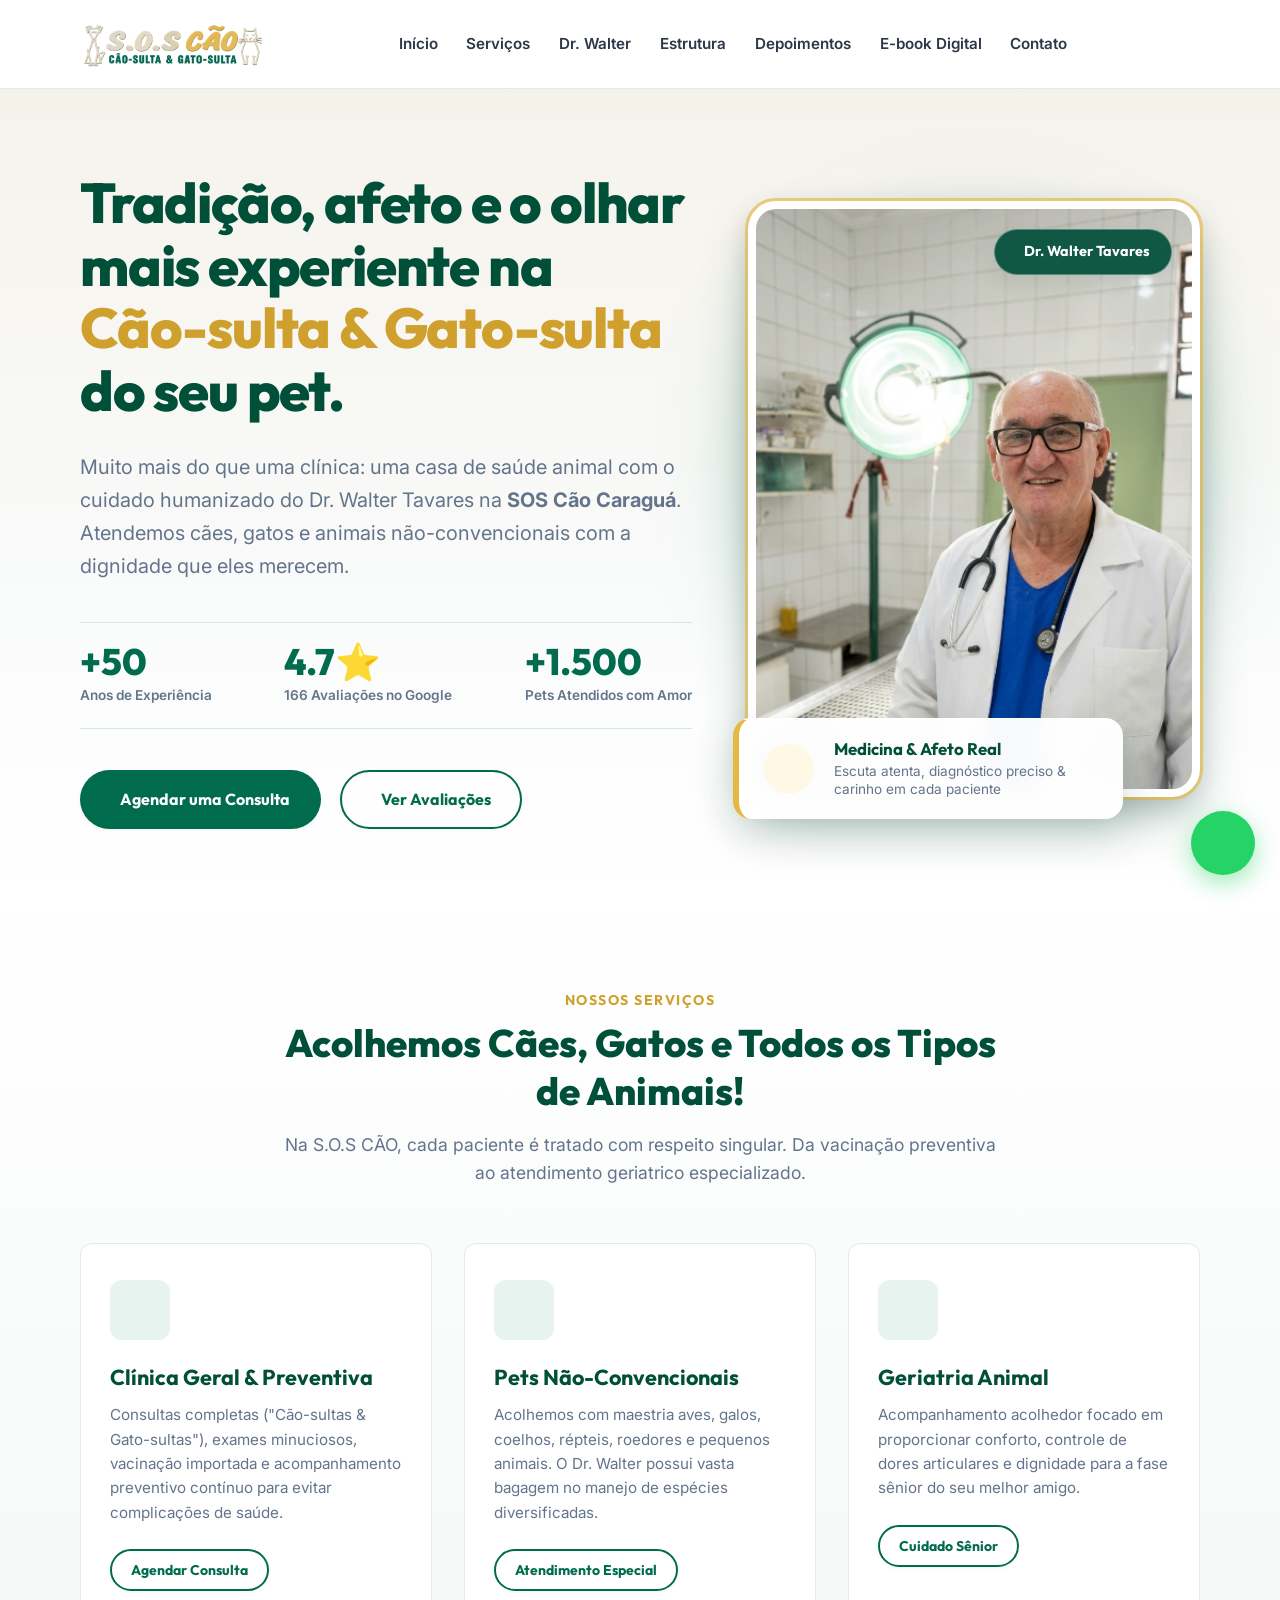
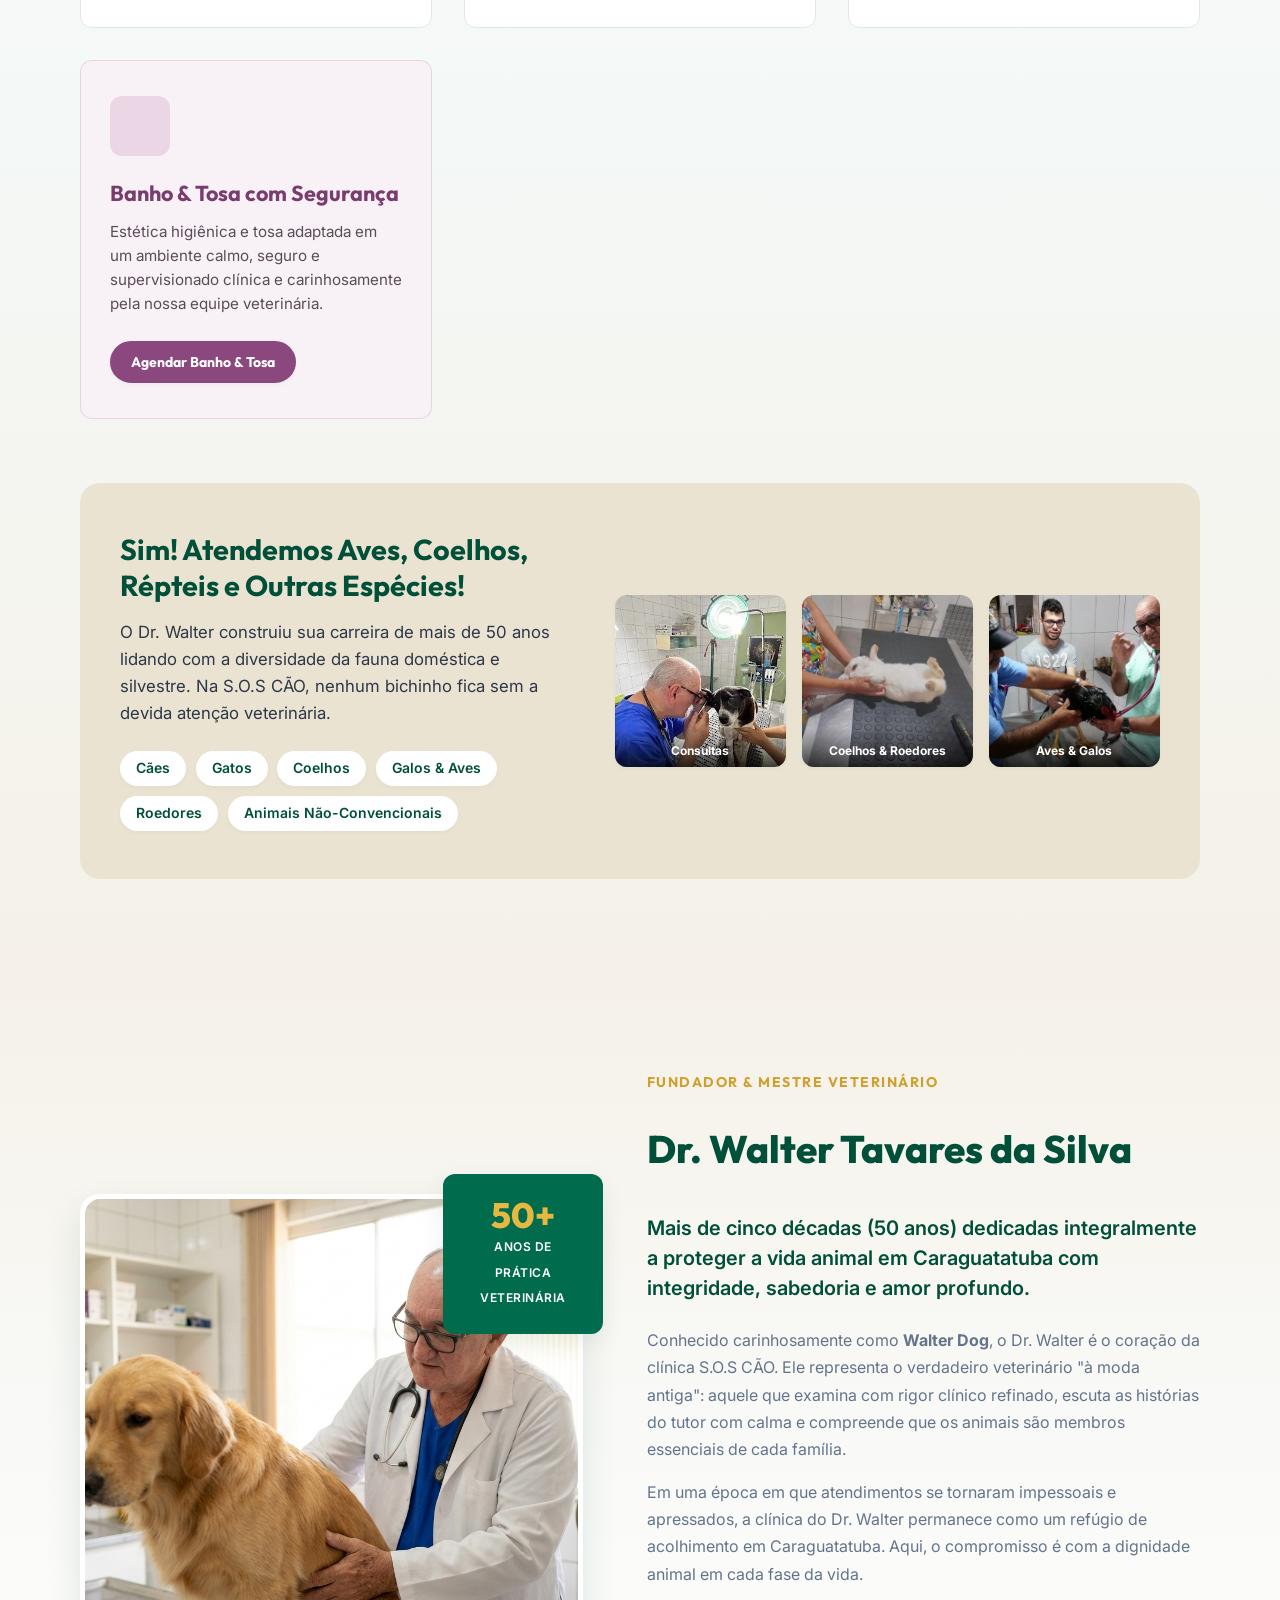
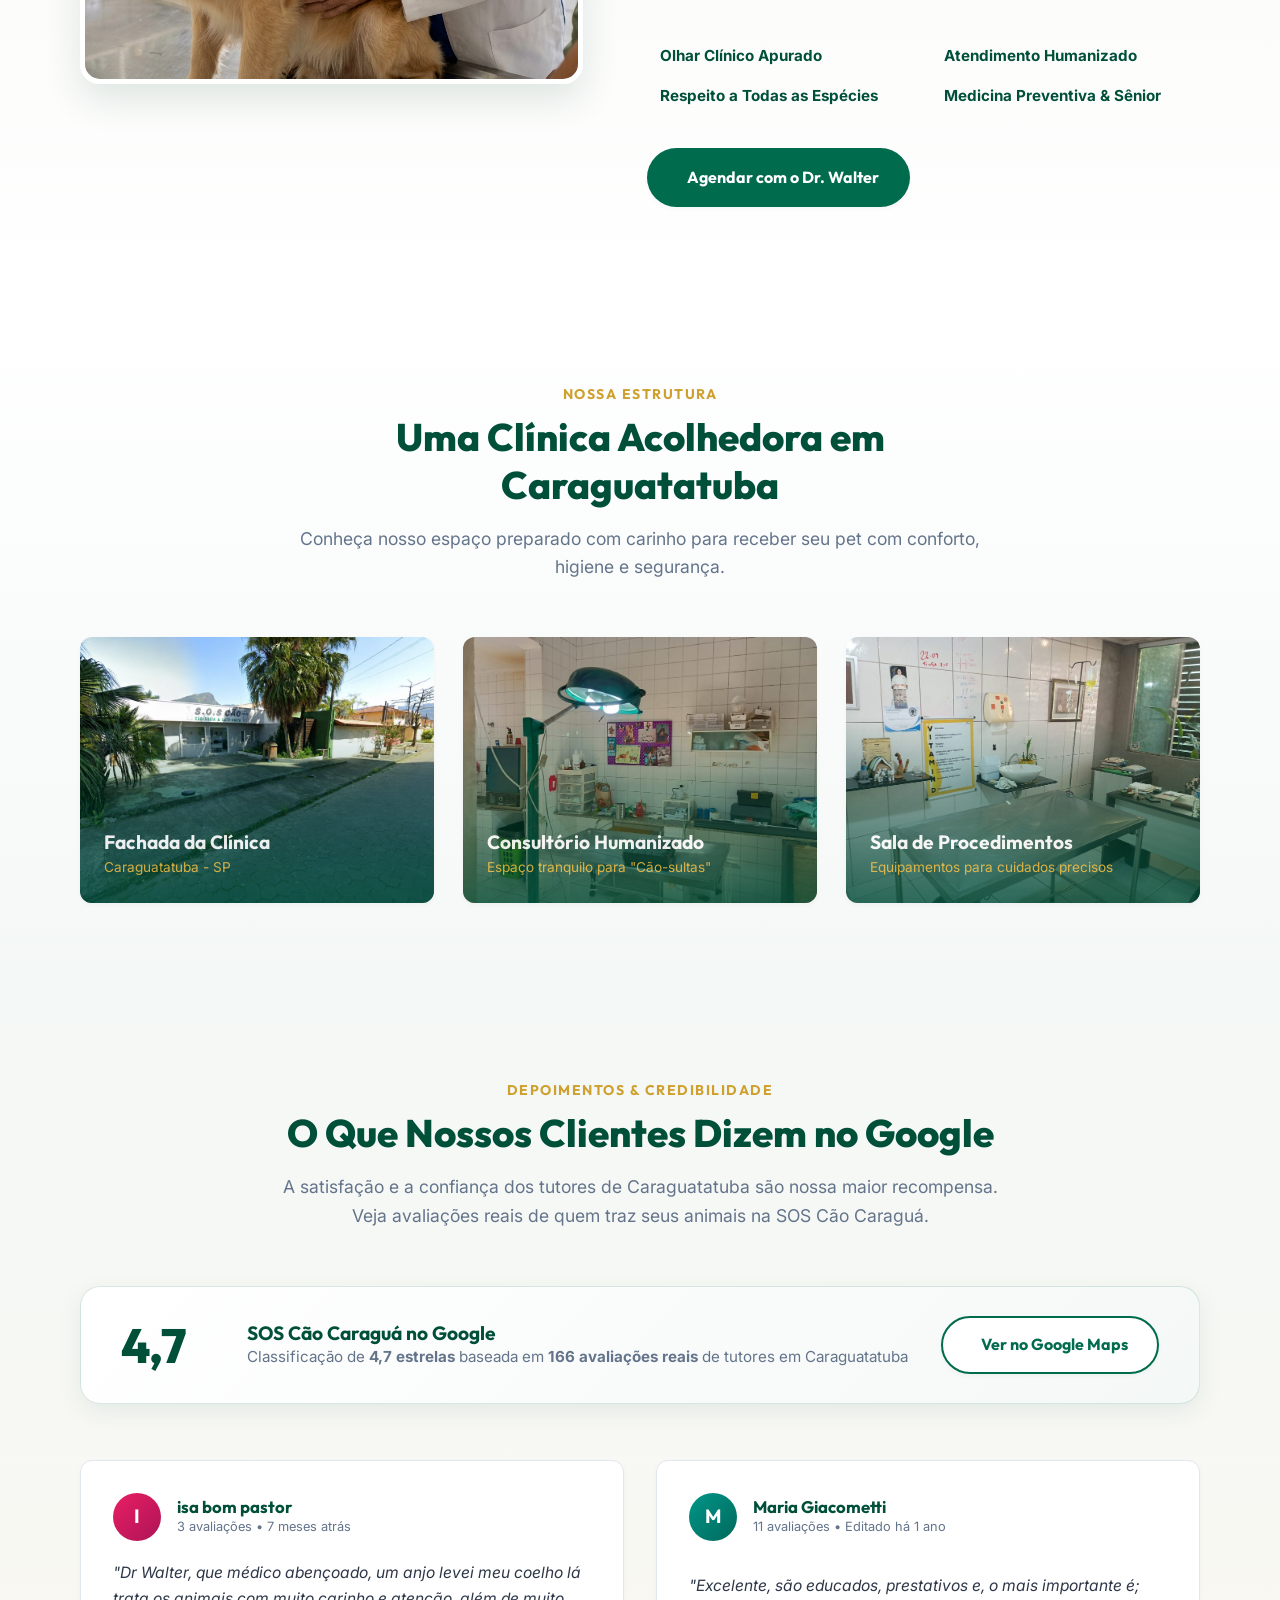
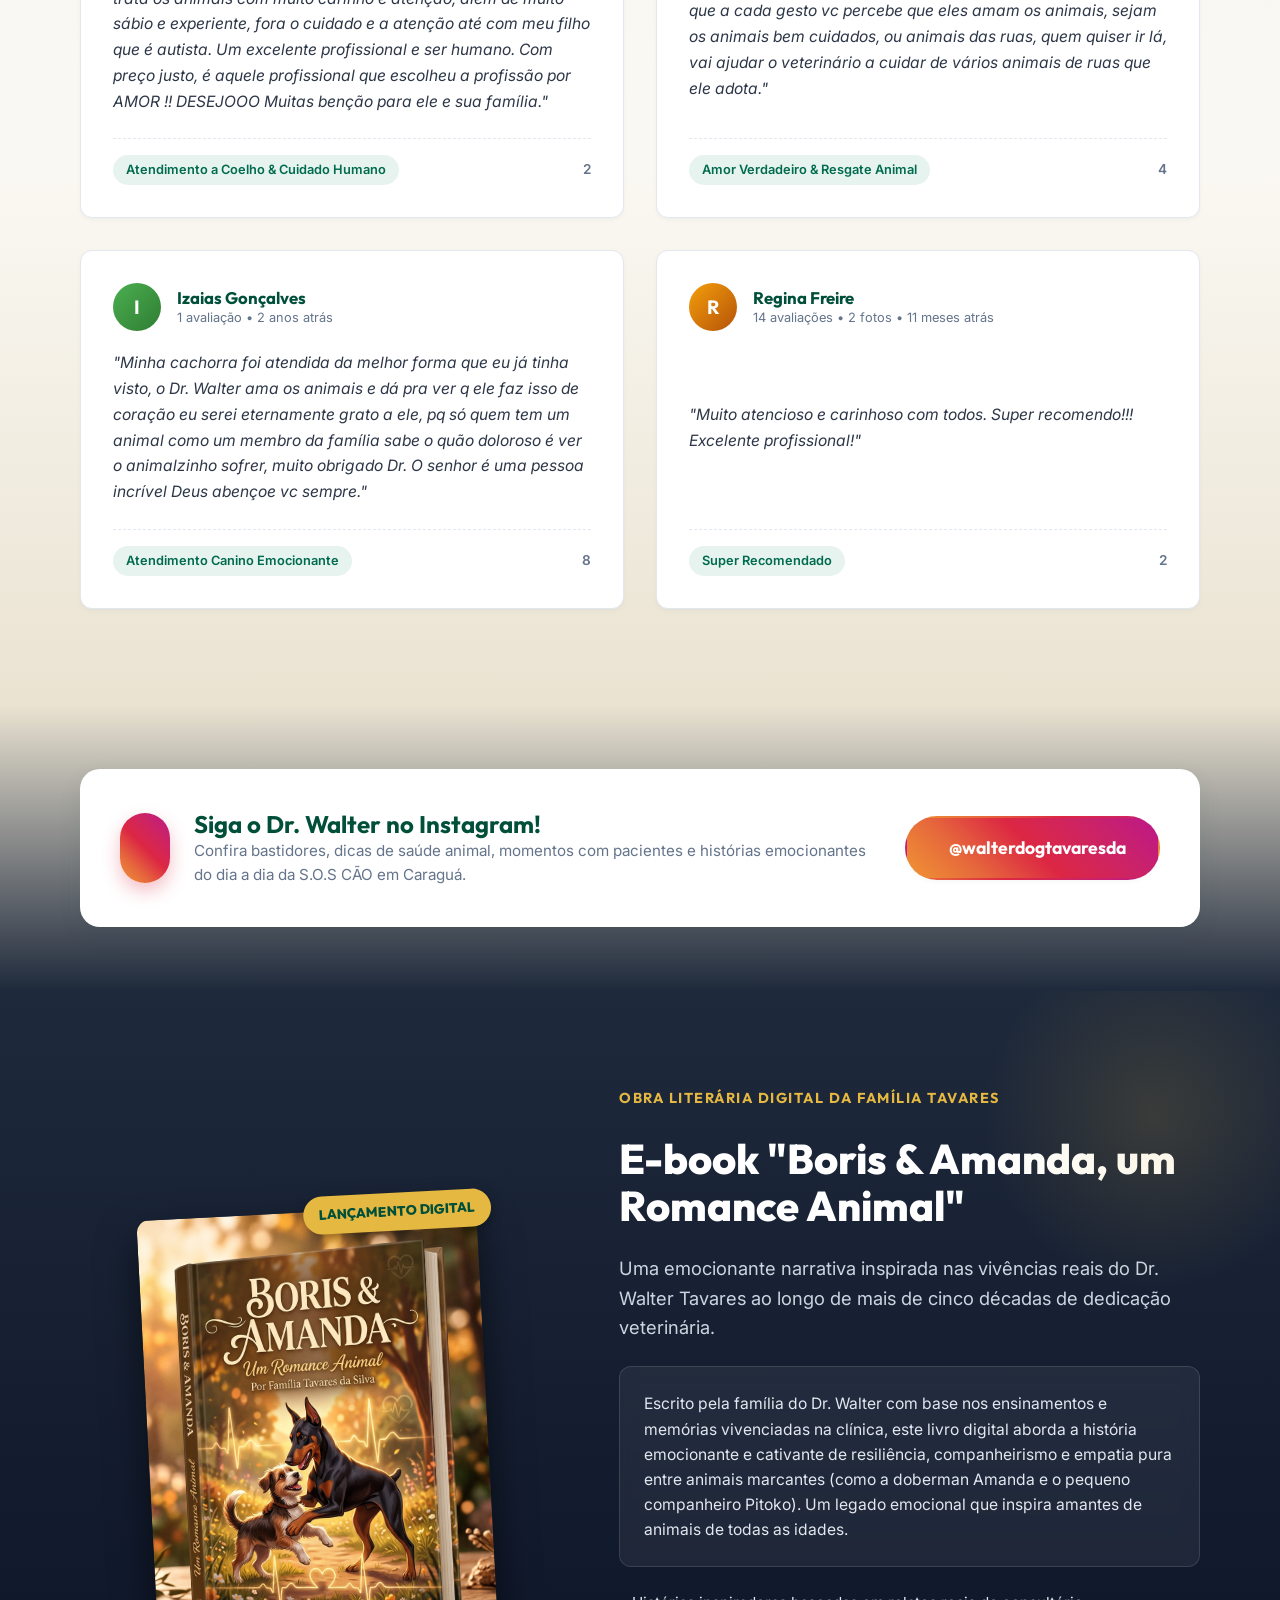
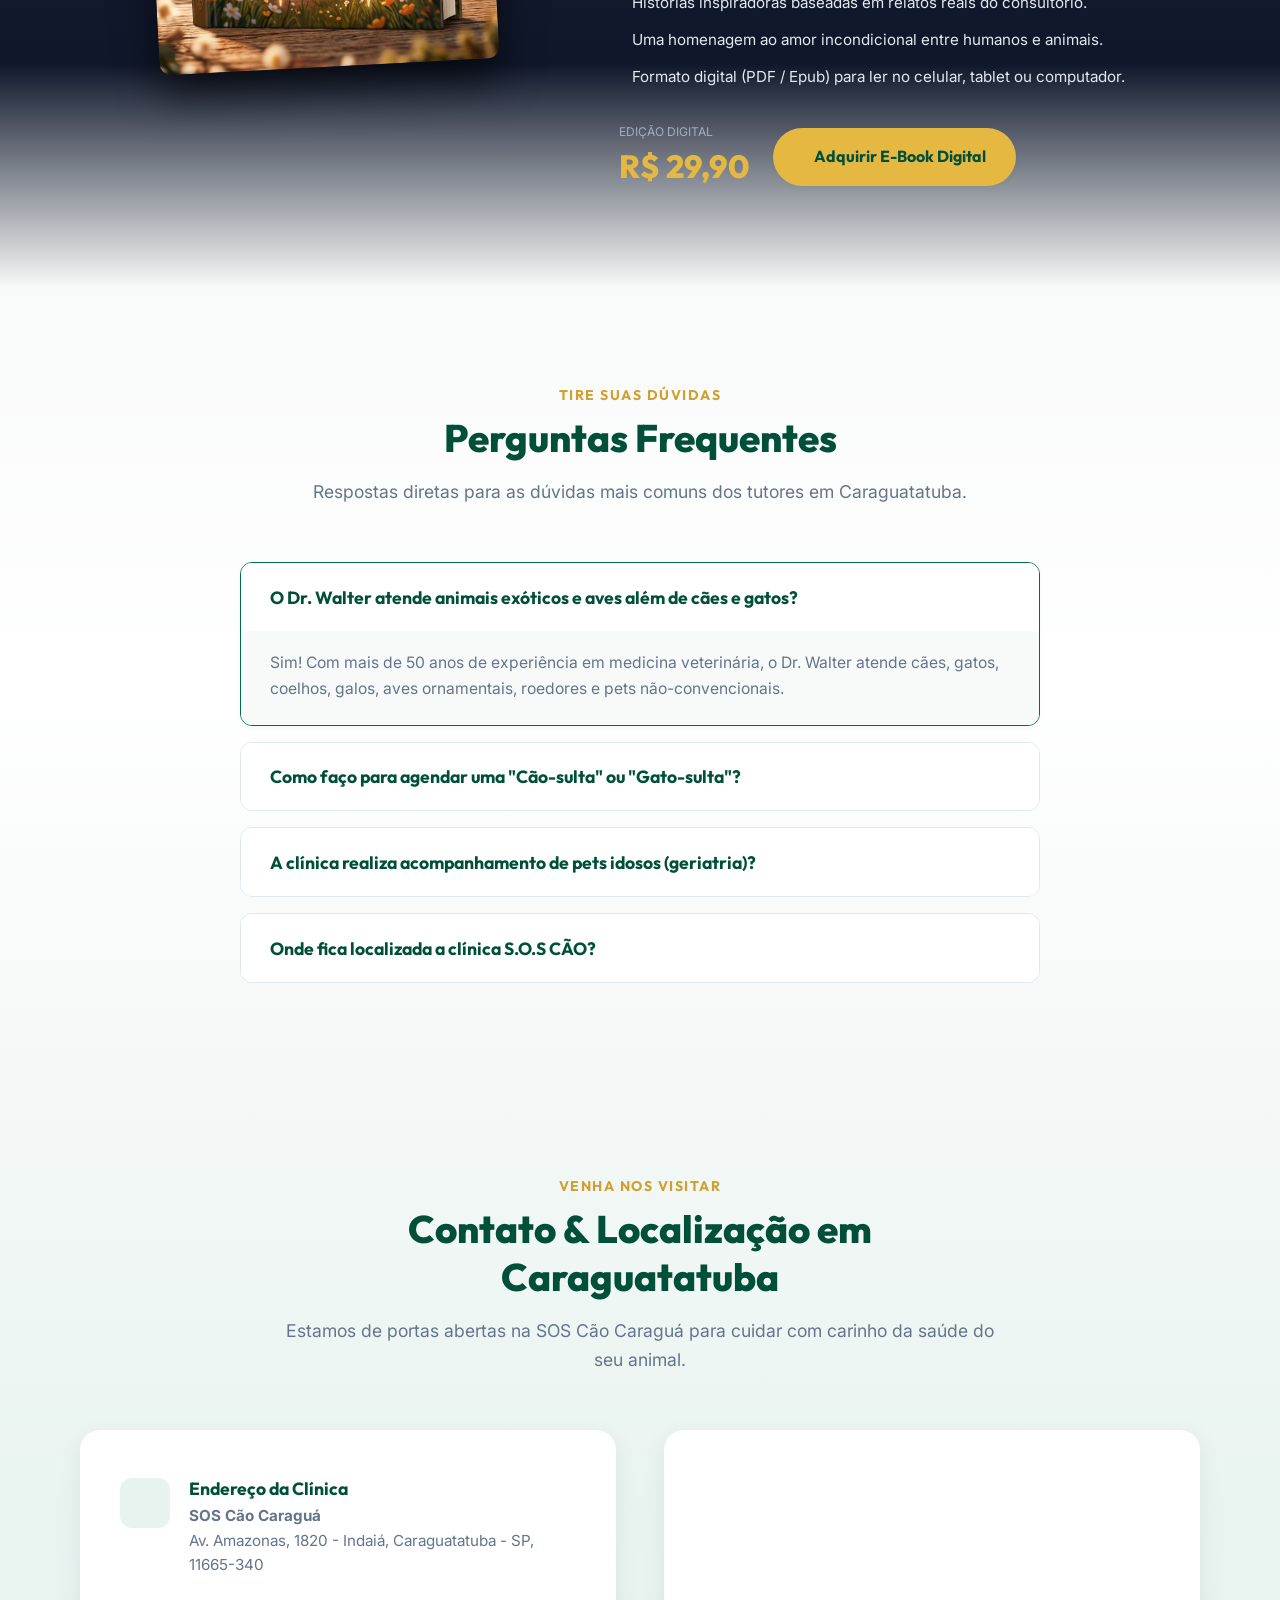
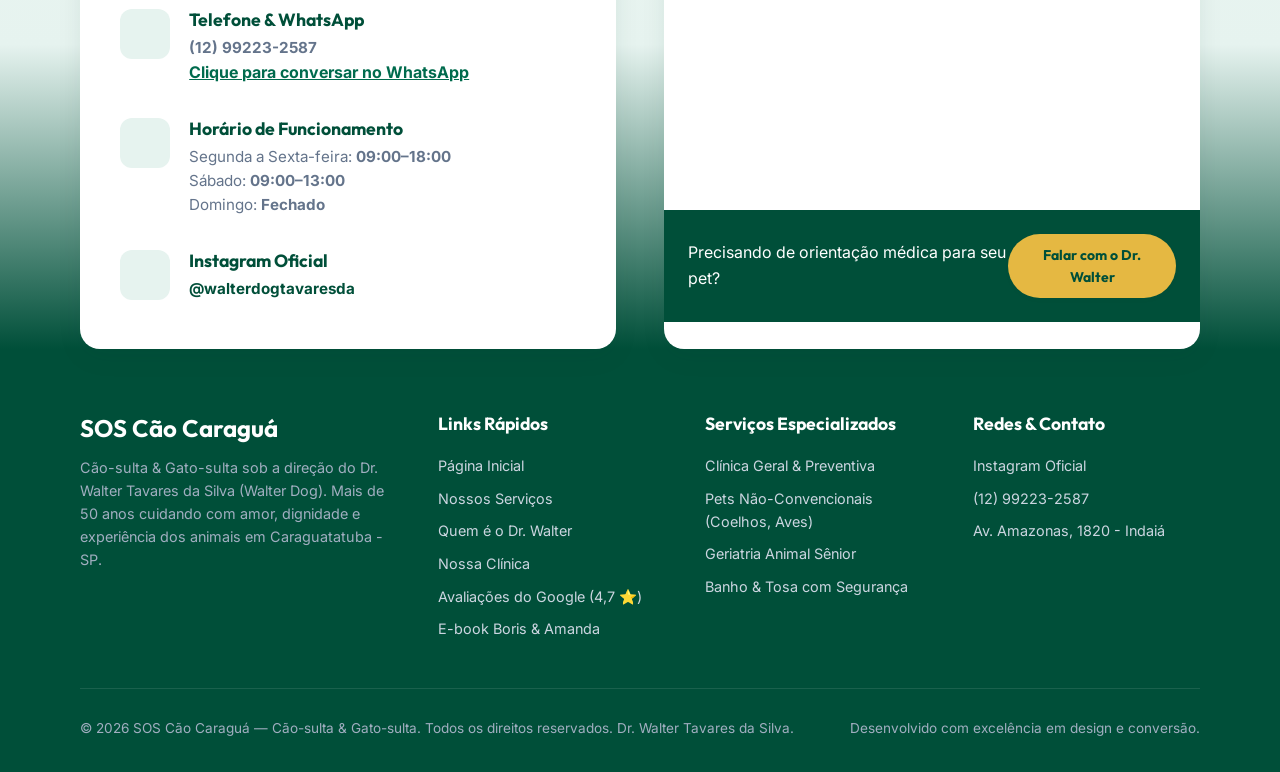
==== commit cf1c661a: "Atualizar botao hero para tom verde escuro com texto Agendar uma Consulta" ====
--- a/index.html
+++ b/index.html
@@ -68,8 +68,8 @@
           </div>
 
           <div class="hero-ctas">
-            <a href="https://wa.me/5512992232587?text=Ol%C3%A1%20Dr.%20Walter!%20Gostaria%20de%20agendar%20uma%20C%C3%A3o-sulta%20/%20Gato-sulta%20na%20SOS%20C%C3%A3o%20Caragu%C3%A1." target="_blank" rel="noopener noreferrer" class="btn btn-whatsapp">
-              <i class="ri-whatsapp-fill"></i> (12) 99223-2587 Agendar
+            <a href="https://wa.me/5512992232587?text=Ol%C3%A1%20Dr.%20Walter!%20Gostaria%20de%20agendar%20uma%20C%C3%A3o-sulta%20/%20Gato-sulta%20na%20SOS%20C%C3%A3o%20Caragu%C3%A1." target="_blank" rel="noopener noreferrer" class="btn btn-primary">
+              <i class="ri-calendar-check-fill"></i> Agendar uma Consulta
             </a>
             <a href="#depoimentos" class="btn btn-outline">
               <i class="ri-star-line"></i> Ver Avaliações
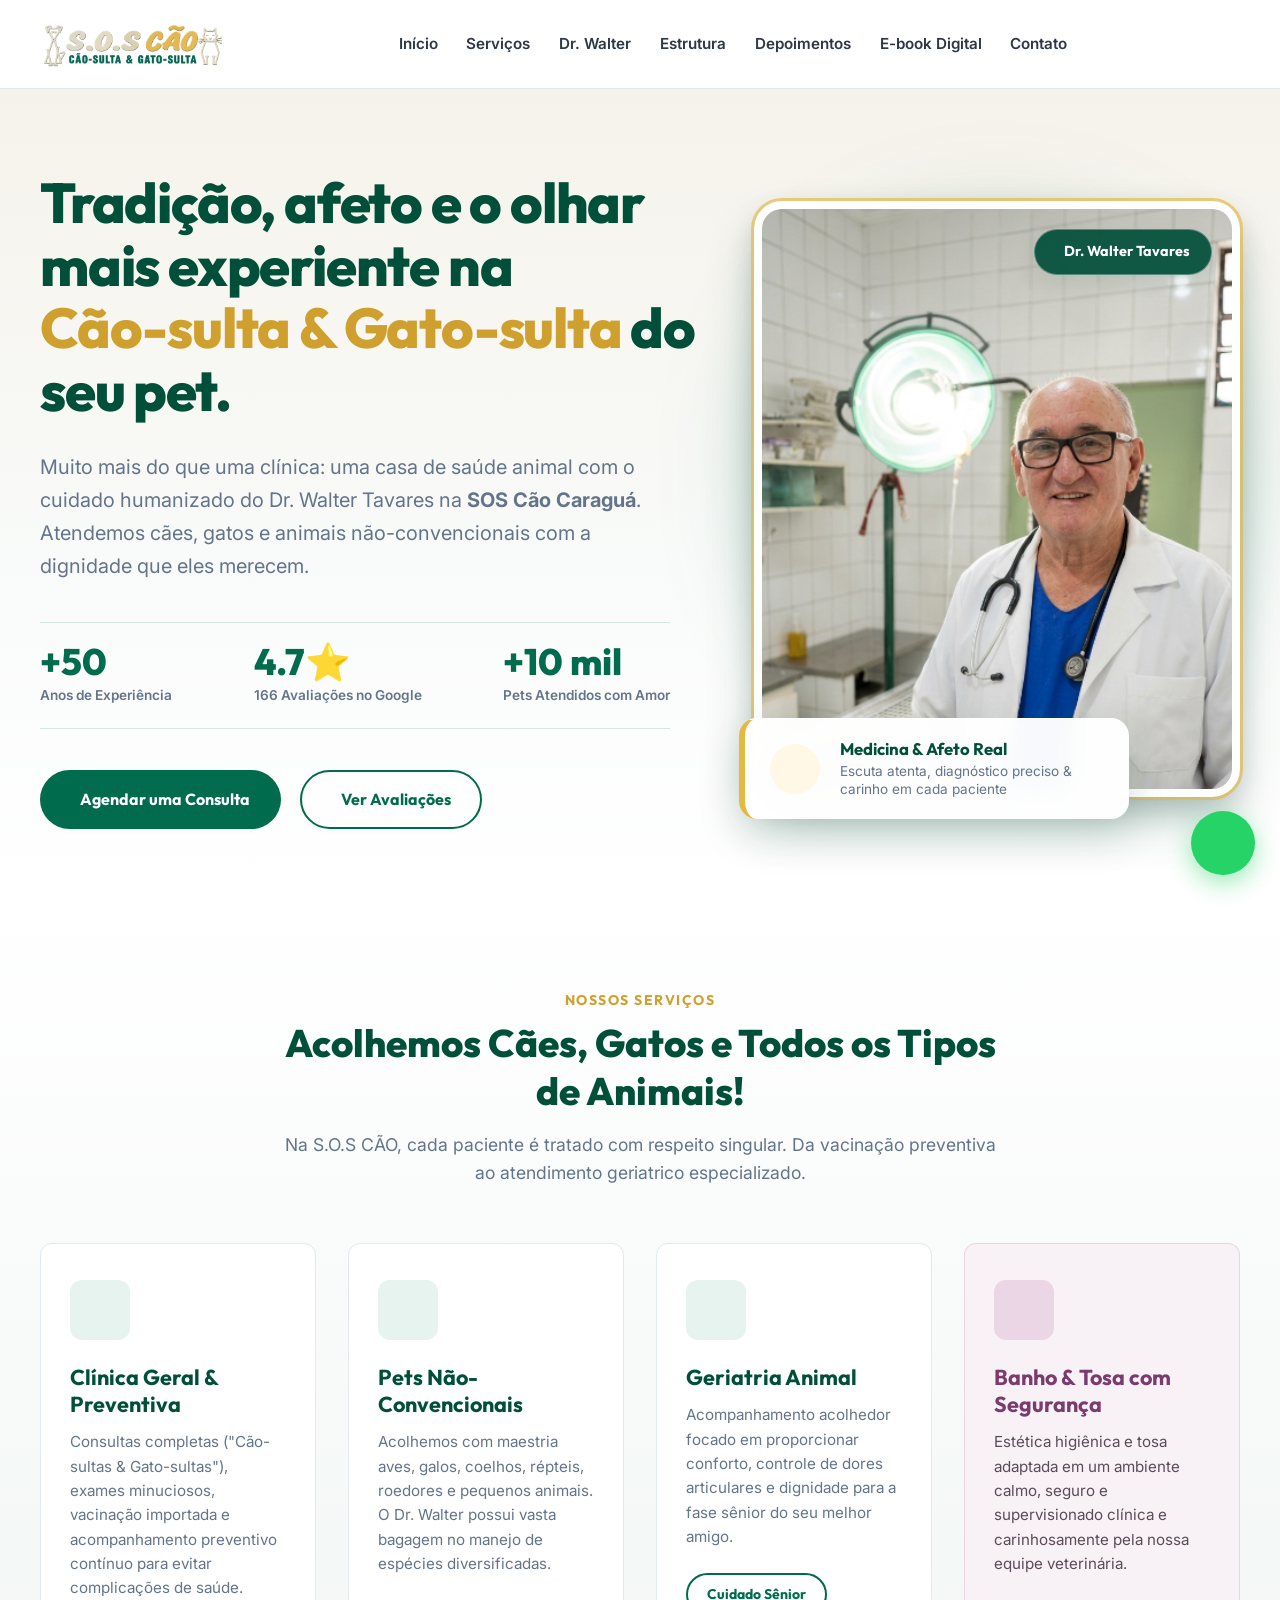
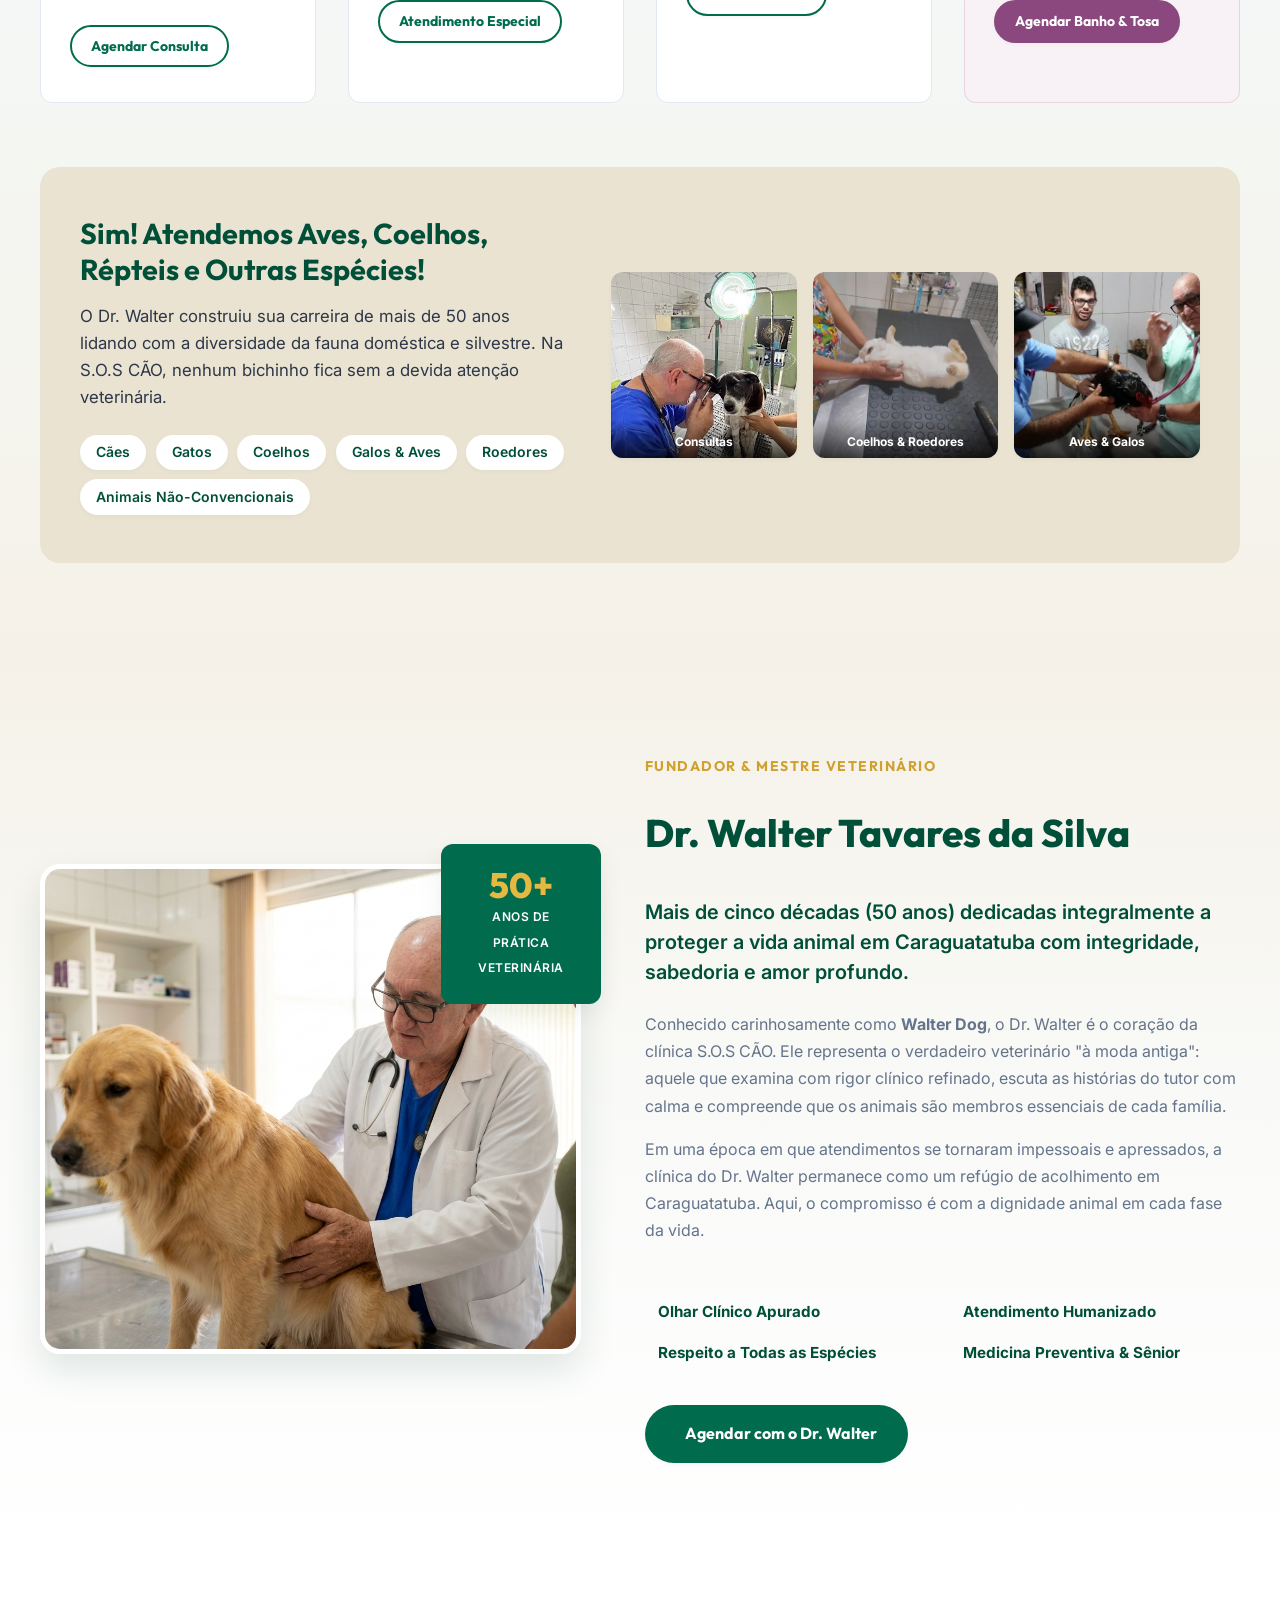
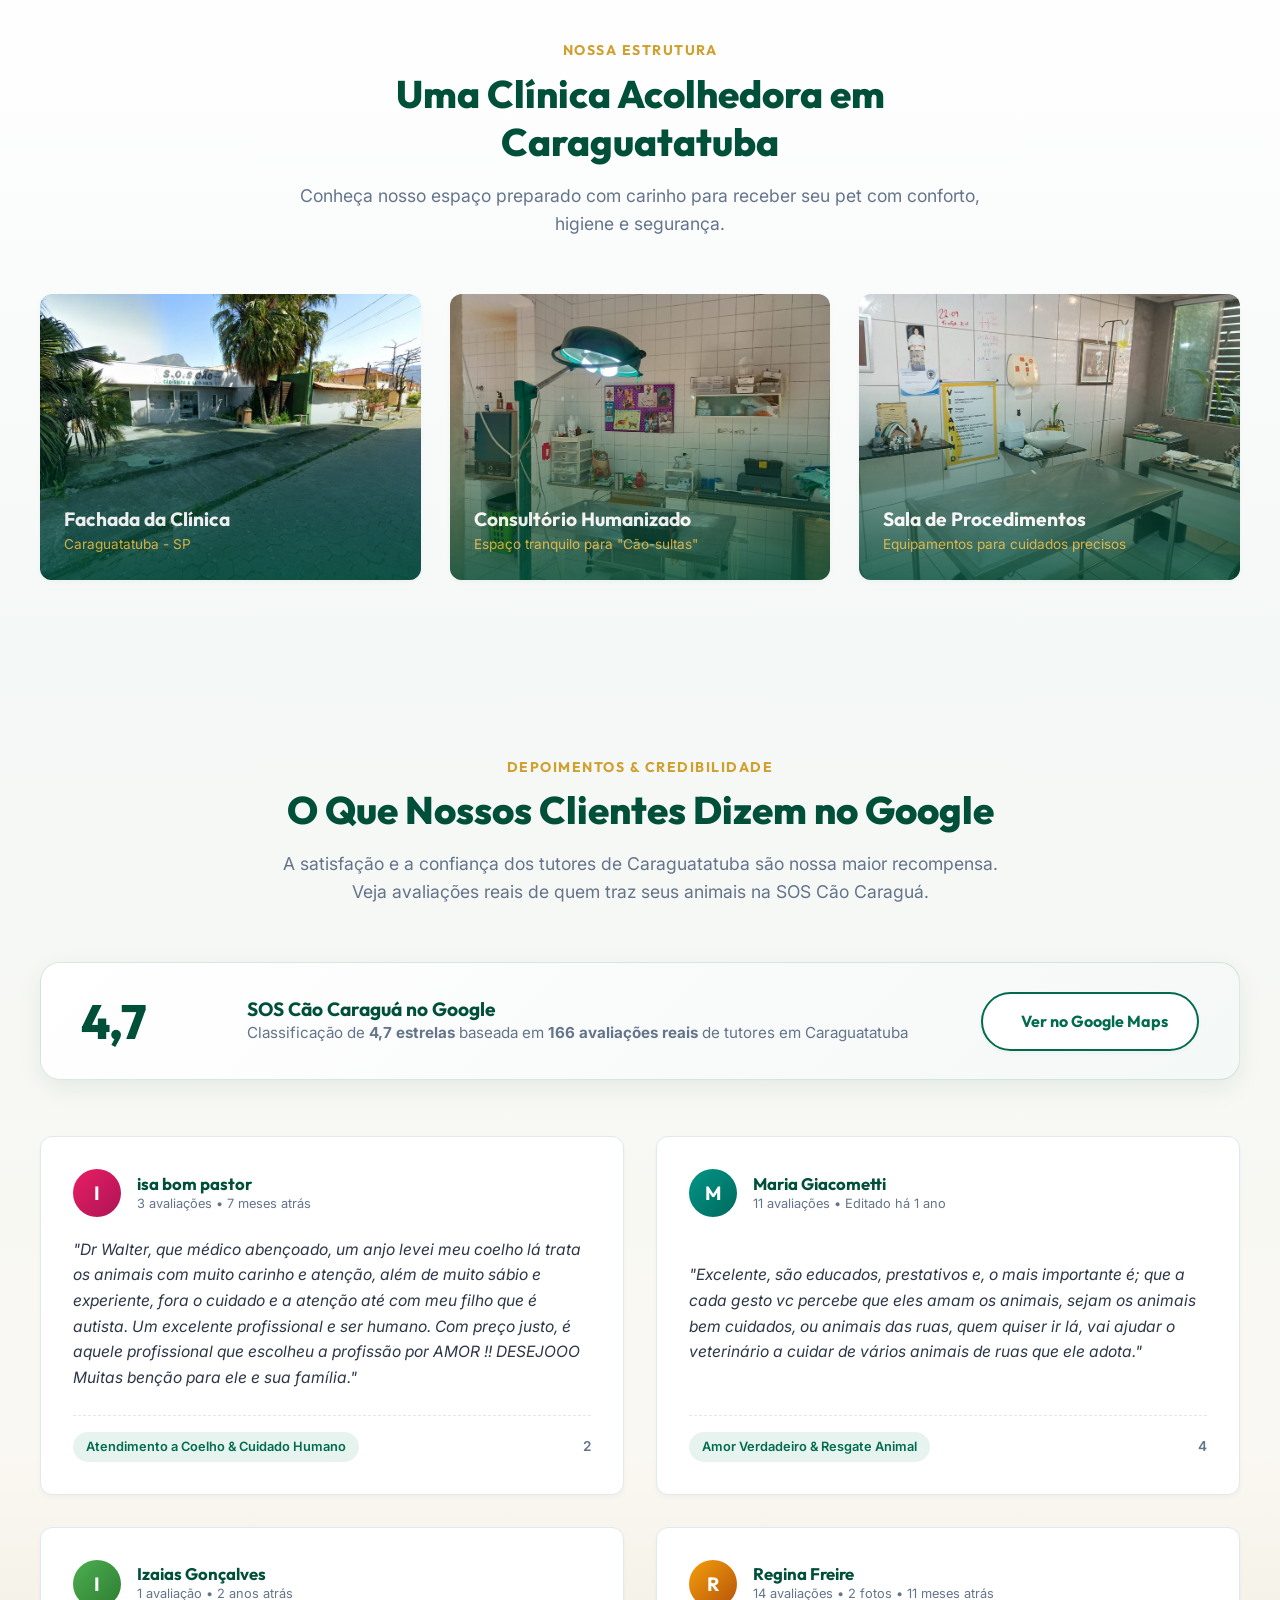
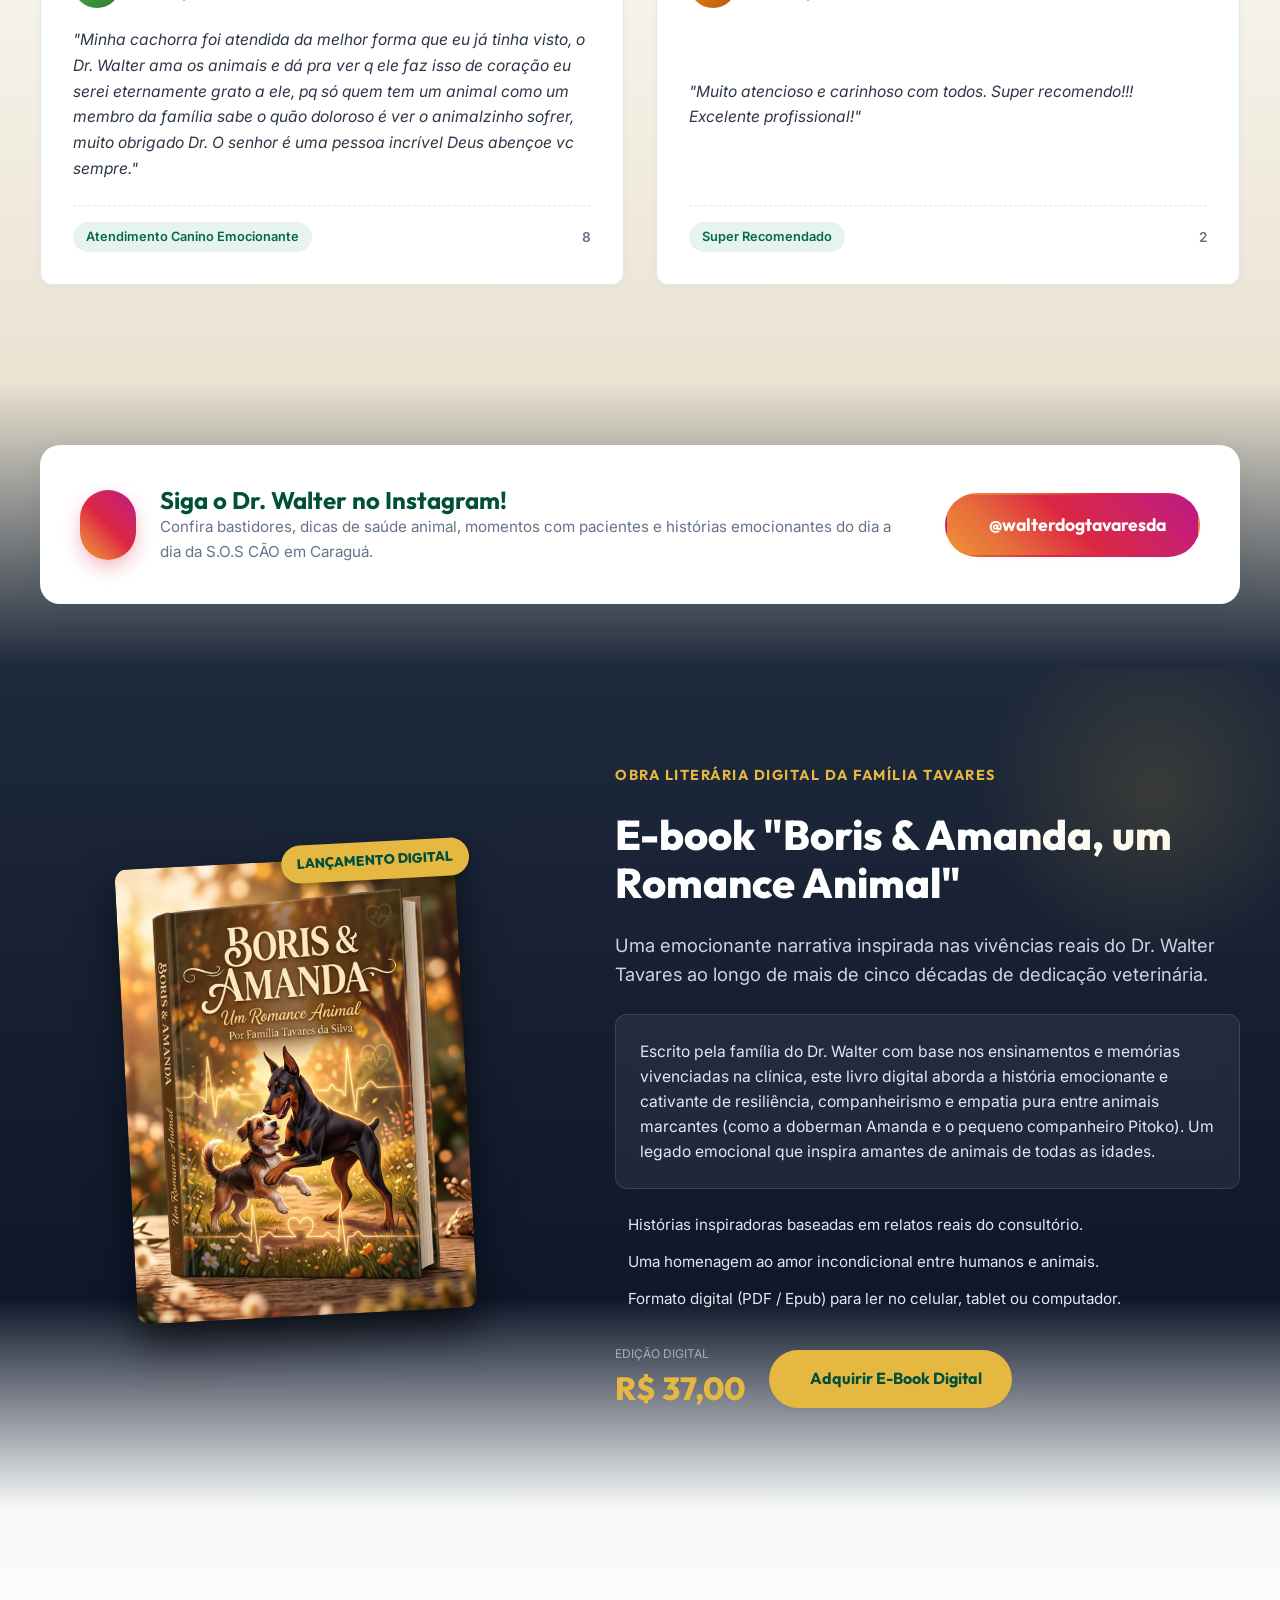
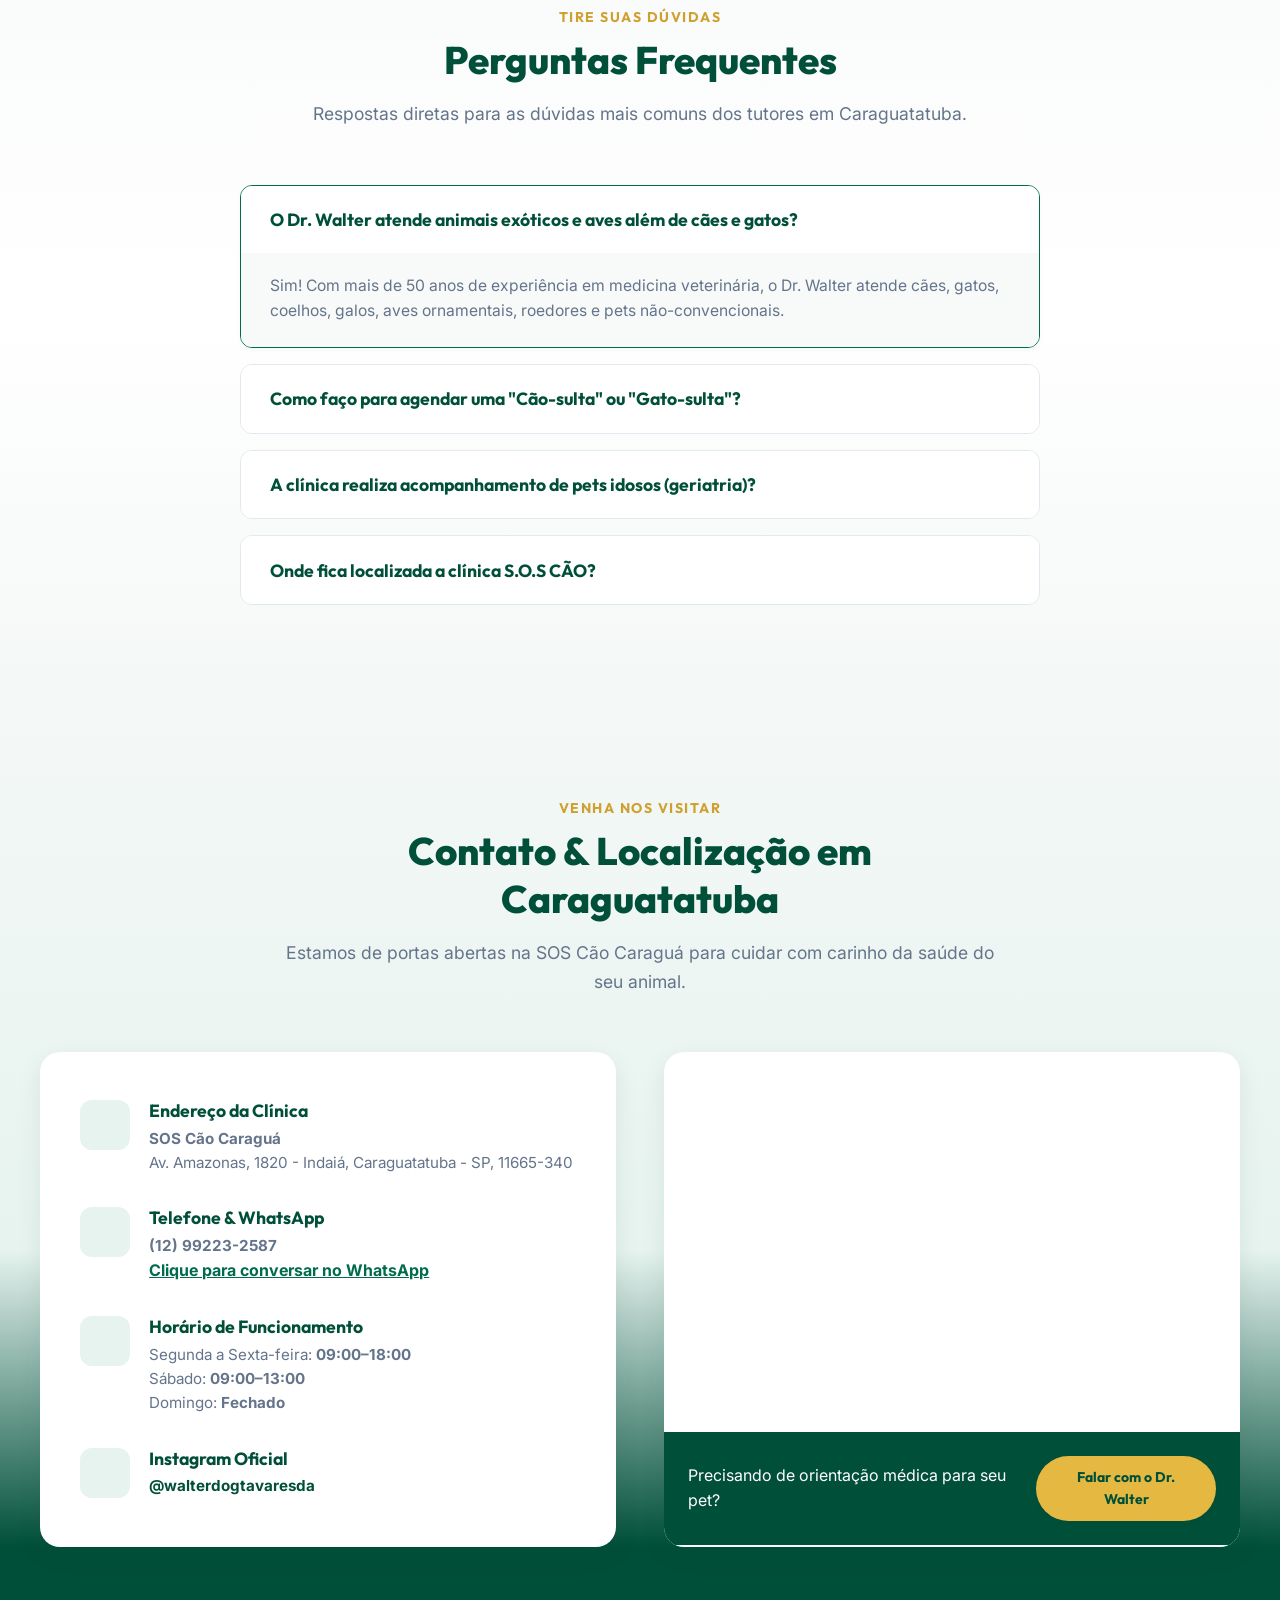
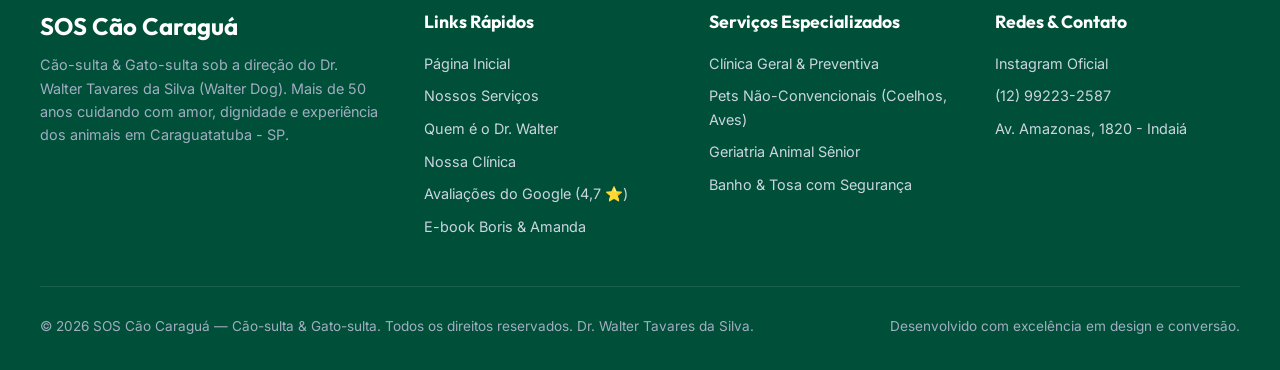
==== commit d0bd7fc2: "Atualizar estatistica para +10 mil pets e preco do ebook para R$ 37,00" ====
--- a/index.html
+++ b/index.html
@@ -62,7 +62,7 @@
               <span class="stat-label">166 Avaliações no Google</span>
             </div>
             <div class="stat-item">
-              <span class="stat-number" data-target="1500">+1.500</span>
+              <span class="stat-number" data-target="10000">+10 mil</span>
               <span class="stat-label">Pets Atendidos com Amor</span>
             </div>
           </div>
@@ -472,7 +472,7 @@
           <div class="ebook-actions">
             <div class="ebook-price">
               <span class="price-small">Edição Digital</span>
-              <span class="price-val">R$ 29,90</span>
+              <span class="price-val">R$ 37,00</span>
             </div>
             <a href="https://wa.me/5512992232587?text=Ol%C3%A1!%20Gostaria%20de%20adquirir%20o%20E-book%20digital%20'Boris%20%26%20Amanda%2C%20um%20Romance%20Animal'." target="_blank" rel="noopener noreferrer" class="btn btn-secondary">
               <i class="ri-shopping-cart-fill"></i> Adquirir E-Book Digital
--- a/styles.css
+++ b/styles.css
@@ -53,6 +53,8 @@
 html {
   scroll-behavior: smooth;
   font-size: 16px;
+  overflow-x: hidden;
+  max-width: 100vw;
 }
 
 body {
@@ -61,6 +63,9 @@
   background-color: var(--color-bg-white);
   line-height: 1.6;
   overflow-x: hidden;
+  max-width: 100vw;
+  width: 100%;
+  position: relative;
   -webkit-font-smoothing: antialiased;
 }
 
@@ -76,7 +81,7 @@
   transition: var(--transition-fast);
 }
 
-img {
+img, video, iframe, svg {
   max-width: 100%;
   height: auto;
   display: block;
@@ -87,10 +92,10 @@
 }
 
 .container {
-  width: 90%;
+  width: 100%;
   max-width: 1240px;
   margin: 0 auto;
-  padding: 0 1rem;
+  padding: 0 1.25rem;
 }
 
 /* Component: Buttons */
@@ -1482,24 +1487,28 @@
   .ebook-grid,
   .contact-grid {
     grid-template-columns: 1fr;
-    gap: 3rem;
+    gap: 2.5rem;
   }
 
   .hero-title {
-    font-size: 2.6rem;
+    font-size: clamp(2.2rem, 5vw, 3rem);
   }
 
   .footer-grid {
     grid-template-columns: 1fr 1fr;
+    gap: 2rem;
   }
 
   .animals-gallery-banner {
     grid-template-columns: 1fr;
+    gap: 2rem;
+    padding: 2.5rem 2rem;
   }
 
   .insta-box {
     flex-direction: column;
     text-align: center;
+    padding: 2rem;
   }
 
   .insta-info {
@@ -1508,38 +1517,288 @@
 }
 
 @media (max-width: 768px) {
+  .header .container {
+    padding-top: 0.6rem;
+    padding-bottom: 0.6rem;
+  }
+
+  .logo-img {
+    height: 52px;
+  }
+
   .nav-menu {
     position: fixed;
-    top: 70px;
+    top: 68px;
     left: 0;
     width: 100%;
     background-color: var(--color-bg-white);
     flex-direction: column;
-    padding: 2rem;
-    box-shadow: var(--shadow-md);
-    transform: translateY(-150%);
-    transition: transform 0.3s ease;
+    padding: 1.8rem 1.5rem;
+    gap: 1.2rem;
+    box-shadow: 0 15px 30px rgba(0, 79, 57, 0.15);
+    border-bottom: 3px solid var(--color-primary);
+    transform: translateY(-120%);
+    opacity: 0;
+    pointer-events: none;
+    transition: transform 0.35s cubic-bezier(0.4, 0, 0.2, 1), opacity 0.3s ease;
+    z-index: 999;
   }
 
   .nav-menu.active {
     transform: translateY(0);
+    opacity: 1;
+    pointer-events: auto;
+  }
+
+  .nav-link {
+    font-size: 1.1rem;
+    width: 100%;
+    text-align: center;
+    padding: 0.4rem 0;
   }
 
   .mobile-toggle {
-    display: block;
-  }
-
-  .gallery-grid,
+    display: flex;
+    align-items: center;
+    justify-content: center;
+    width: 44px;
+    height: 44px;
+    font-size: 1.8rem;
+    color: var(--color-primary);
+    border-radius: var(--radius-sm);
+  }
+
+  /* Hero Section Mobile */
+  .hero {
+    padding: 3rem 0 2.5rem;
+  }
+
+  .hero-content {
+    align-items: center;
+    text-align: center;
+    gap: 1.4rem;
+  }
+
+  .hero-title {
+    font-size: clamp(1.9rem, 6.5vw, 2.6rem);
+    line-height: 1.18;
+  }
+
+  .hero-subtitle {
+    font-size: 1.05rem;
+    line-height: 1.6;
+  }
+
+  .hero-stats {
+    display: grid;
+    grid-template-columns: repeat(3, 1fr);
+    gap: 0.6rem;
+    padding: 1.1rem 0;
+    margin-top: 0.2rem;
+    width: 100%;
+  }
+
+  .stat-item {
+    align-items: center;
+    text-align: center;
+  }
+
+  .stat-number {
+    font-size: clamp(1.35rem, 4vw, 1.85rem);
+    line-height: 1.1;
+  }
+
+  .stat-label {
+    font-size: clamp(0.72rem, 2.2vw, 0.8rem);
+    line-height: 1.25;
+    text-align: center;
+  }
+
+  .hero-ctas {
+    flex-direction: column;
+    width: 100%;
+    max-width: 420px;
+    margin: 0.5rem auto 0;
+    gap: 0.8rem;
+  }
+
+  .hero-ctas .btn {
+    width: 100%;
+    justify-content: center;
+    padding: 0.85rem 1.5rem;
+    font-size: 0.95rem;
+  }
+
+  .hero-media {
+    margin-top: 1rem;
+    width: 100%;
+  }
+
+  .hero-img-wrapper {
+    max-width: 460px;
+    border-radius: 20px;
+    border-width: 5px;
+  }
+
+  .hero-img-wrapper img {
+    height: clamp(300px, 75vw, 440px);
+  }
+
+  .hero-img-badge {
+    top: 12px;
+    right: 12px;
+    font-size: 0.8rem;
+    padding: 0.4rem 0.9rem;
+  }
+
+  .hero-floating-card {
+    position: relative;
+    bottom: auto;
+    left: auto;
+    margin: 1.2rem auto 0;
+    width: 100%;
+    max-width: 460px;
+    padding: 1rem 1.2rem;
+    border-radius: 14px;
+    box-shadow: var(--shadow-sm);
+  }
+
+  /* Section Spacing & Titles */
+  .services-section,
+  .about-section,
+  .gallery-section,
+  .ebook-section,
+  .testimonials-section,
+  .faq-section,
+  .contact-section {
+    padding: 3.5rem 0;
+  }
+
+  .section-header {
+    margin-bottom: 2.2rem;
+  }
+
+  .section-title {
+    font-size: clamp(1.7rem, 5vw, 2.1rem);
+  }
+
+  .section-desc {
+    font-size: 0.98rem;
+  }
+
+  .services-grid {
+    grid-template-columns: 1fr;
+    gap: 1.5rem;
+  }
+
+  .gallery-grid {
+    grid-template-columns: 1fr 1fr;
+    gap: 1rem;
+  }
+
   .animals-grid {
     grid-template-columns: 1fr 1fr;
-  }
-
-  .hero-stats {
-    flex-wrap: wrap;
+    gap: 0.8rem;
+  }
+
+  /* About Section Mobile */
+  .about-media-stack {
+    max-width: 460px;
+    margin: 0 auto;
+    width: 100%;
+  }
+
+  .about-main-img img {
+    height: clamp(280px, 65vw, 380px);
+  }
+
+  .about-secondary-badge {
+    top: 12px;
+    right: 12px;
+    padding: 0.45rem 0.75rem;
+    max-width: 105px;
+    border-radius: 10px;
+    background: rgba(0, 79, 57, 0.92);
+    backdrop-filter: blur(8px);
+    border: 1px solid rgba(255, 255, 255, 0.2);
+    box-shadow: 0 4px 15px rgba(0, 0, 0, 0.2);
+  }
+
+  .about-secondary-badge span {
+    font-size: 1.2rem;
+    margin-bottom: 0.1rem;
+  }
+
+  .about-secondary-badge small {
+    font-size: 0.62rem;
+    line-height: 1.15;
+    letter-spacing: 0.3px;
+    display: block;
+  }
+
+  .values-list {
+    grid-template-columns: 1fr;
+    gap: 0.8rem;
+  }
+
+  /* E-book Mobile */
+  .ebook-title {
+    font-size: clamp(1.7rem, 5.5vw, 2.2rem);
+  }
+
+  .ebook-actions {
+    flex-direction: column;
+    align-items: stretch;
+    gap: 1rem;
+    text-align: center;
+  }
+
+  .ebook-actions .btn {
+    width: 100%;
+    justify-content: center;
+  }
+
+  /* Testimonials Mobile */
+  .google-rating-banner {
+    flex-direction: column;
+    text-align: center;
+    padding: 1.6rem 1.2rem;
+    gap: 1.2rem;
+  }
+
+  .google-rating-score {
+    flex-direction: column;
+    gap: 0.4rem;
+  }
+
+  .testimonials-grid {
+    grid-template-columns: 1fr;
+    gap: 1.5rem;
+  }
+
+  .testimonial-card {
+    padding: 1.5rem 1.2rem;
+  }
+
+  /* Contact & Map Mobile */
+  .contact-info-card {
+    padding: 2rem 1.4rem;
+  }
+
+  .map-footer-cta {
+    flex-direction: column;
+    gap: 1rem;
+    text-align: center;
+  }
+
+  .map-footer-cta .btn {
+    width: 100%;
+    justify-content: center;
   }
 
   .footer-grid {
     grid-template-columns: 1fr;
+    gap: 2rem;
   }
 
   .footer-bottom {
@@ -1548,3 +1807,109 @@
     text-align: center;
   }
 }
+
+@media (max-width: 480px) {
+  .container {
+    padding: 0 0.9rem;
+  }
+
+  .hero-stats {
+    display: grid;
+    grid-template-columns: repeat(3, 1fr);
+    gap: 0.35rem;
+    padding: 0.9rem 0;
+    width: 100%;
+  }
+
+  .stat-item {
+    align-items: center;
+    text-align: center;
+  }
+
+  .stat-number {
+    font-size: clamp(1.15rem, 4.2vw, 1.5rem);
+    line-height: 1.1;
+    margin-bottom: 0.15rem;
+  }
+
+  .stat-label {
+    font-size: clamp(0.65rem, 2.1vw, 0.72rem);
+    line-height: 1.2;
+    text-align: center;
+  }
+
+  .gallery-grid {
+    grid-template-columns: 1fr;
+    gap: 1rem;
+  }
+
+  .about-secondary-badge {
+    top: 10px;
+    right: 10px;
+    padding: 0.35rem 0.6rem;
+    max-width: 90px;
+    border-radius: 8px;
+  }
+
+  .about-secondary-badge span {
+    font-size: 1.05rem;
+  }
+
+  .about-secondary-badge small {
+    font-size: 0.55rem;
+    line-height: 1.1;
+  }
+
+  .animals-grid {
+    grid-template-columns: 1fr 1fr;
+    gap: 0.6rem;
+  }
+
+  .animals-gallery-banner {
+    padding: 1.5rem 0.9rem;
+    border-radius: var(--radius-md);
+  }
+
+  .animal-chips {
+    justify-content: center;
+  }
+
+  .insta-box {
+    padding: 1.4rem 1rem;
+    border-radius: var(--radius-md);
+  }
+
+  .insta-icon-avatar {
+    width: 54px;
+    height: 54px;
+    font-size: 1.7rem;
+  }
+
+  .faq-question {
+    padding: 1rem 0.9rem;
+    font-size: 0.95rem;
+  }
+
+  .faq-answer p {
+    padding: 0.8rem 0.9rem 1.2rem;
+    font-size: 0.9rem;
+  }
+
+  .contact-item {
+    gap: 0.8rem;
+  }
+
+  .contact-icon {
+    width: 42px;
+    height: 42px;
+    font-size: 1.2rem;
+  }
+
+  .whatsapp-float {
+    bottom: 16px;
+    right: 16px;
+    width: 54px;
+    height: 54px;
+    font-size: 1.8rem;
+  }
+}
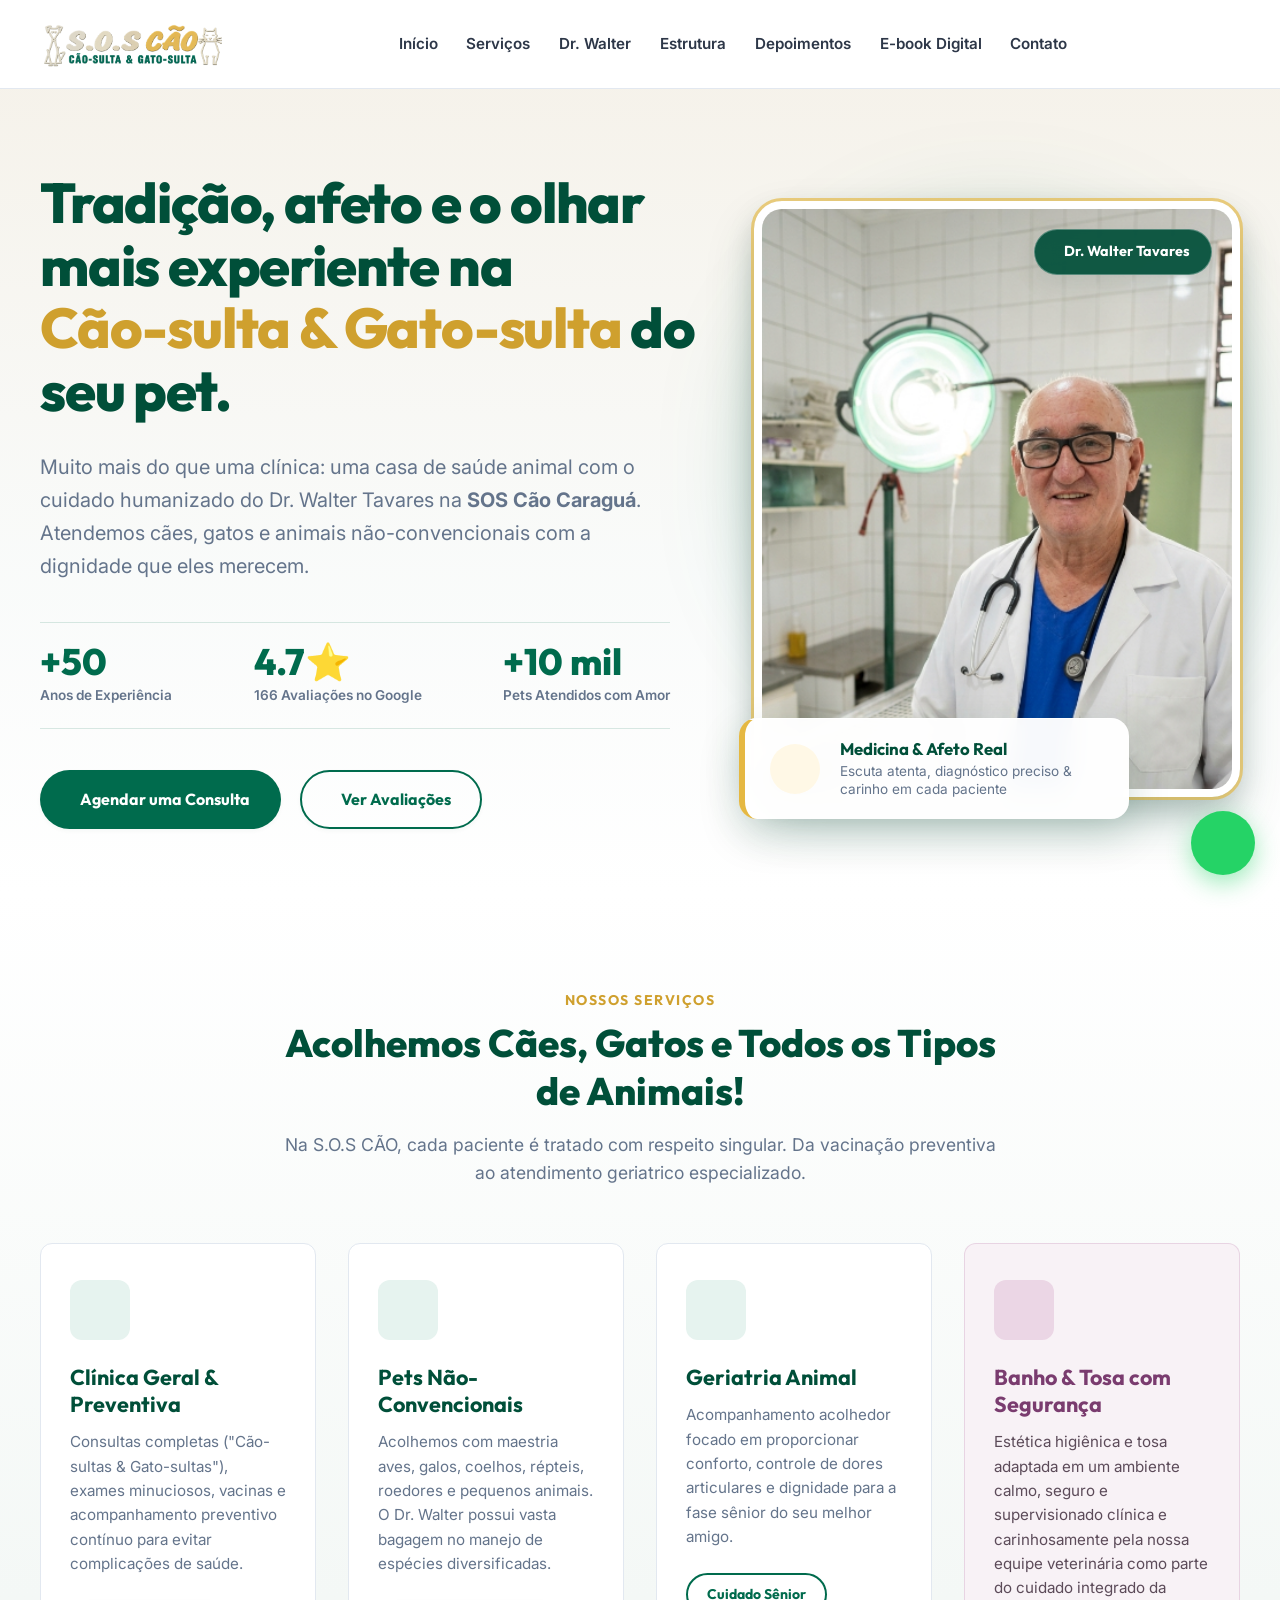
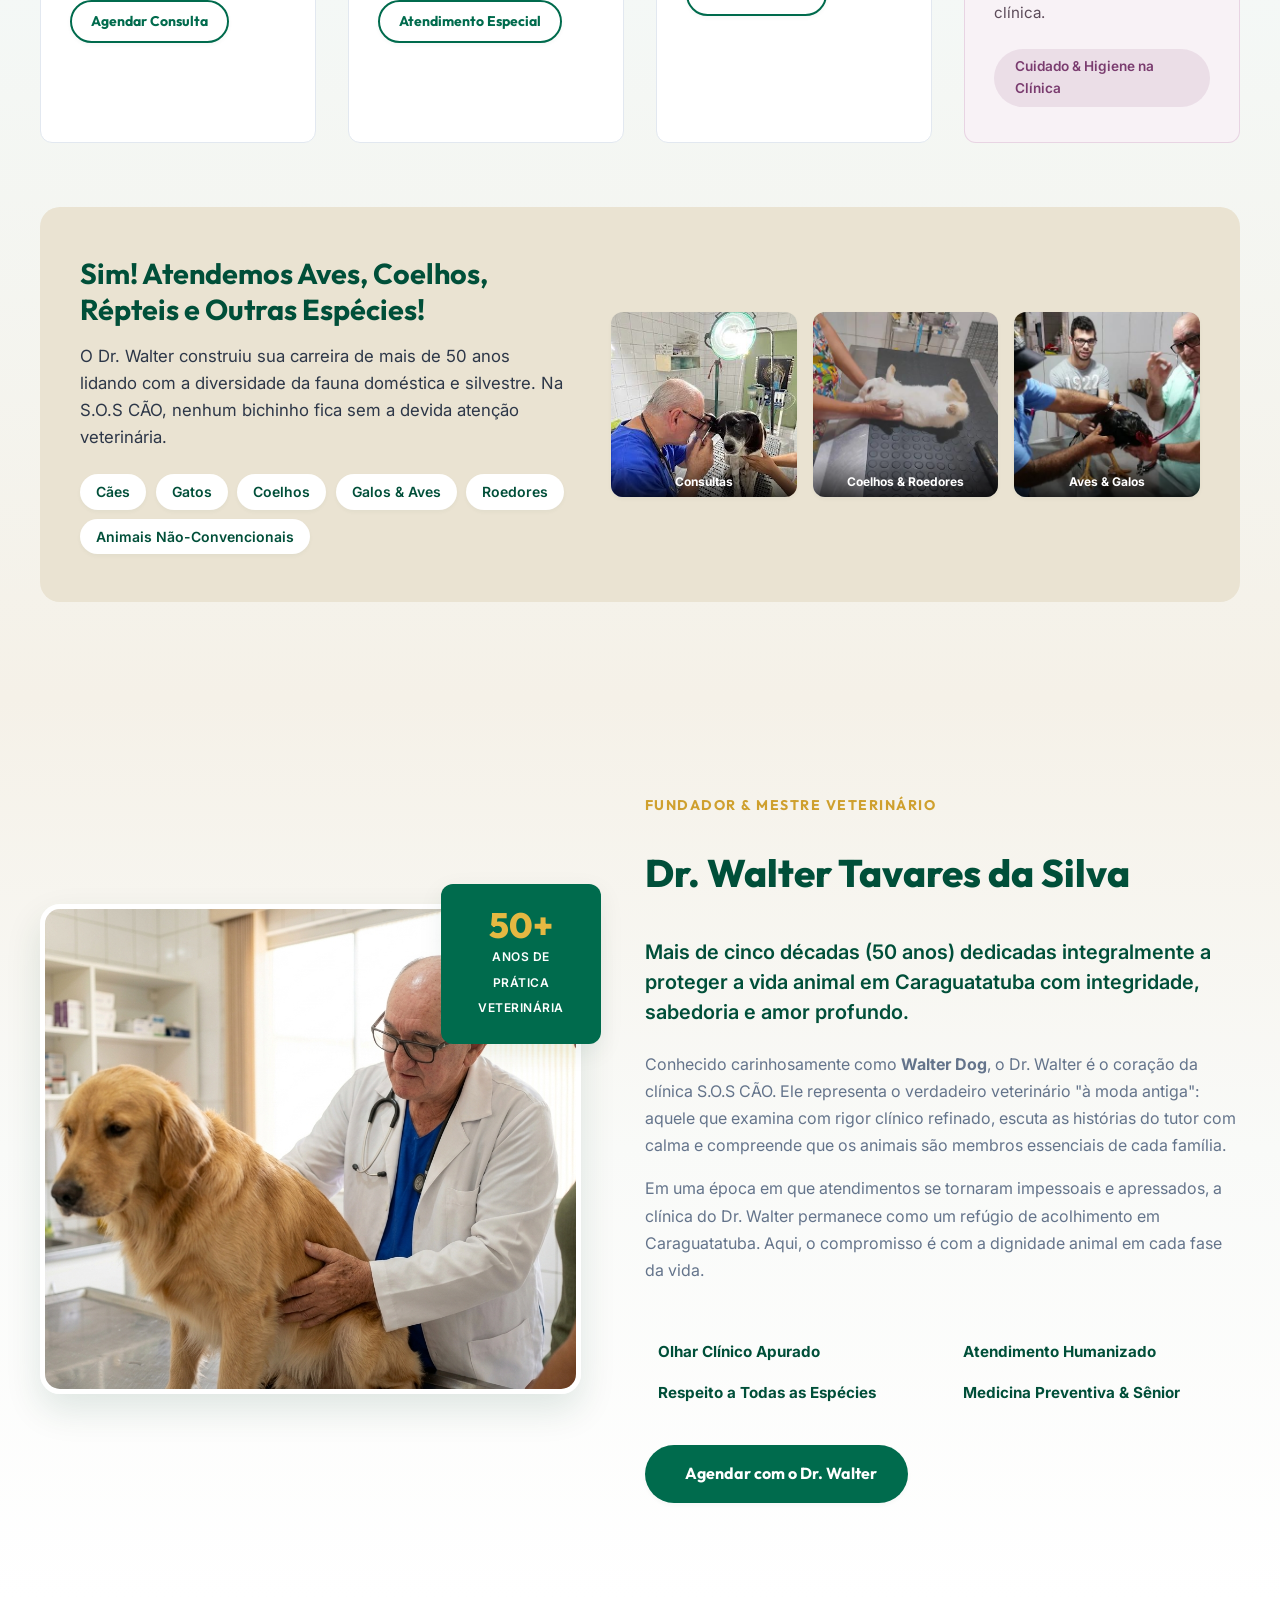
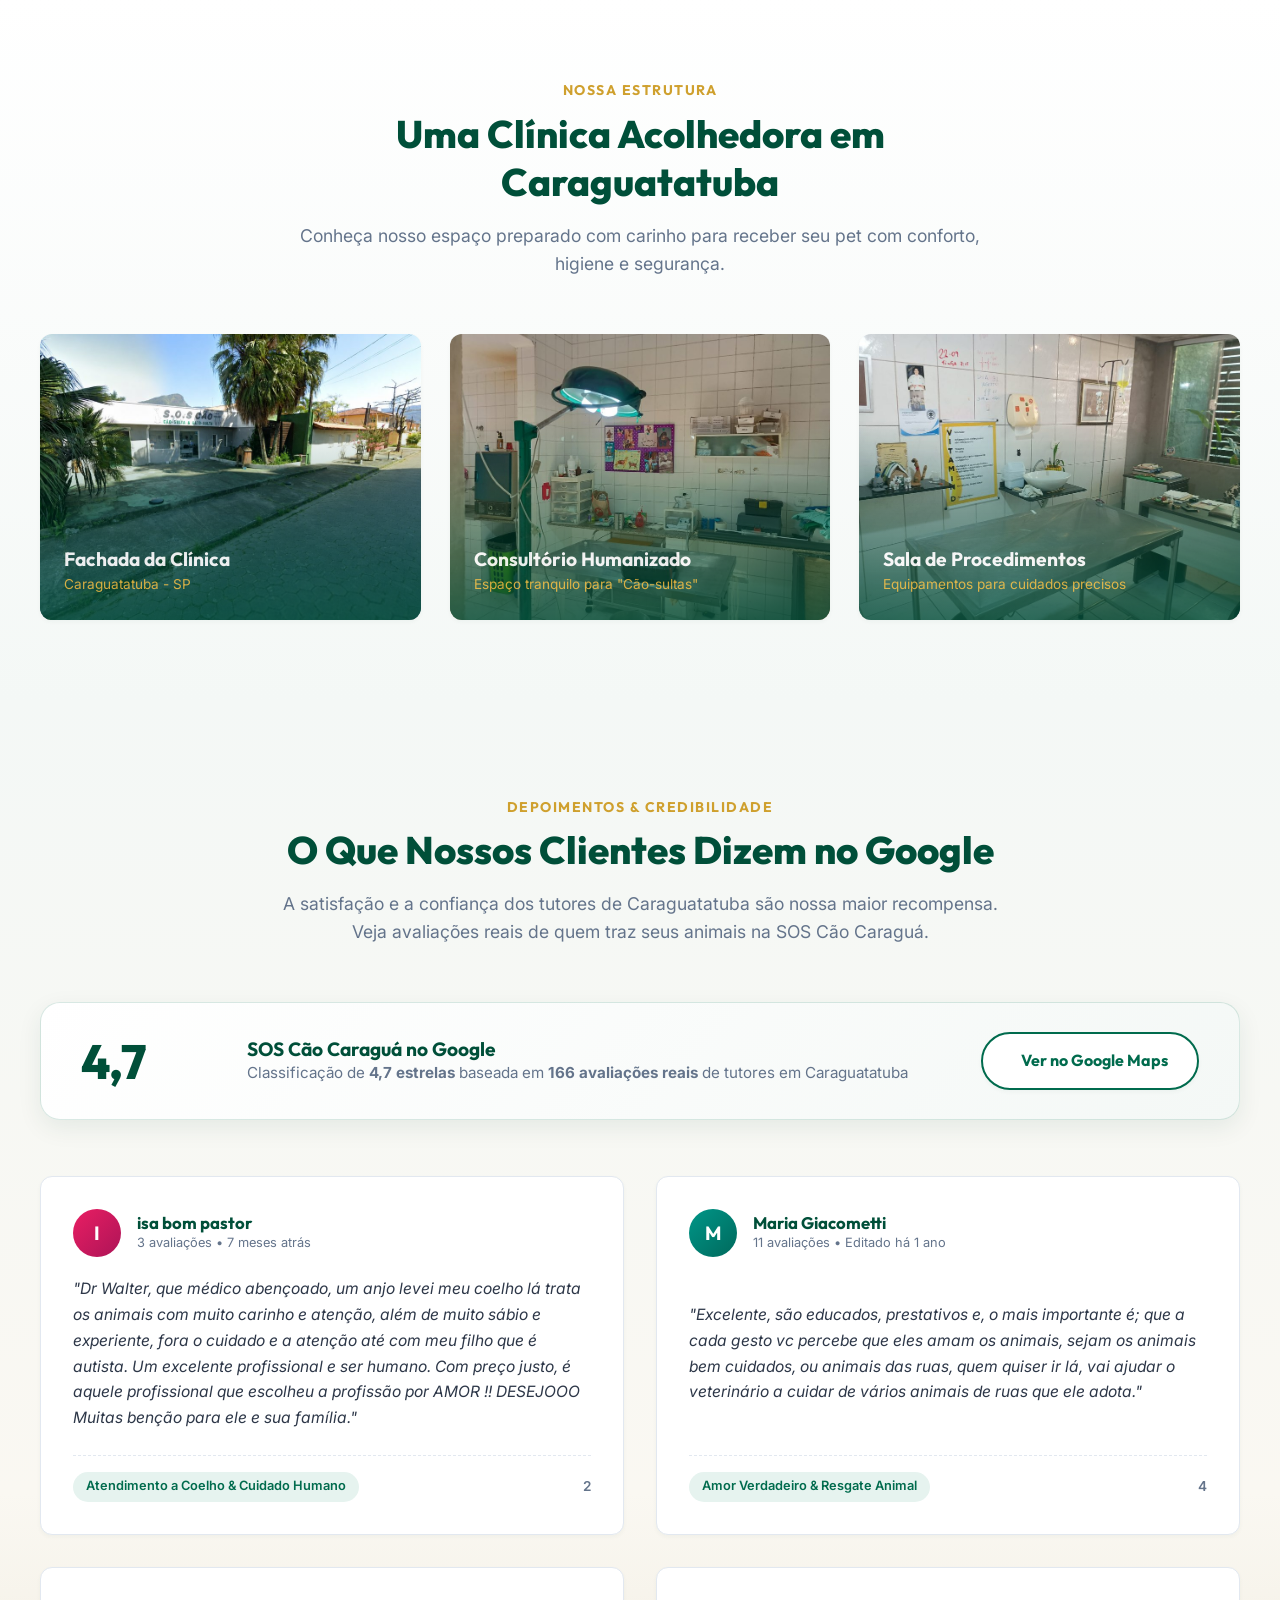
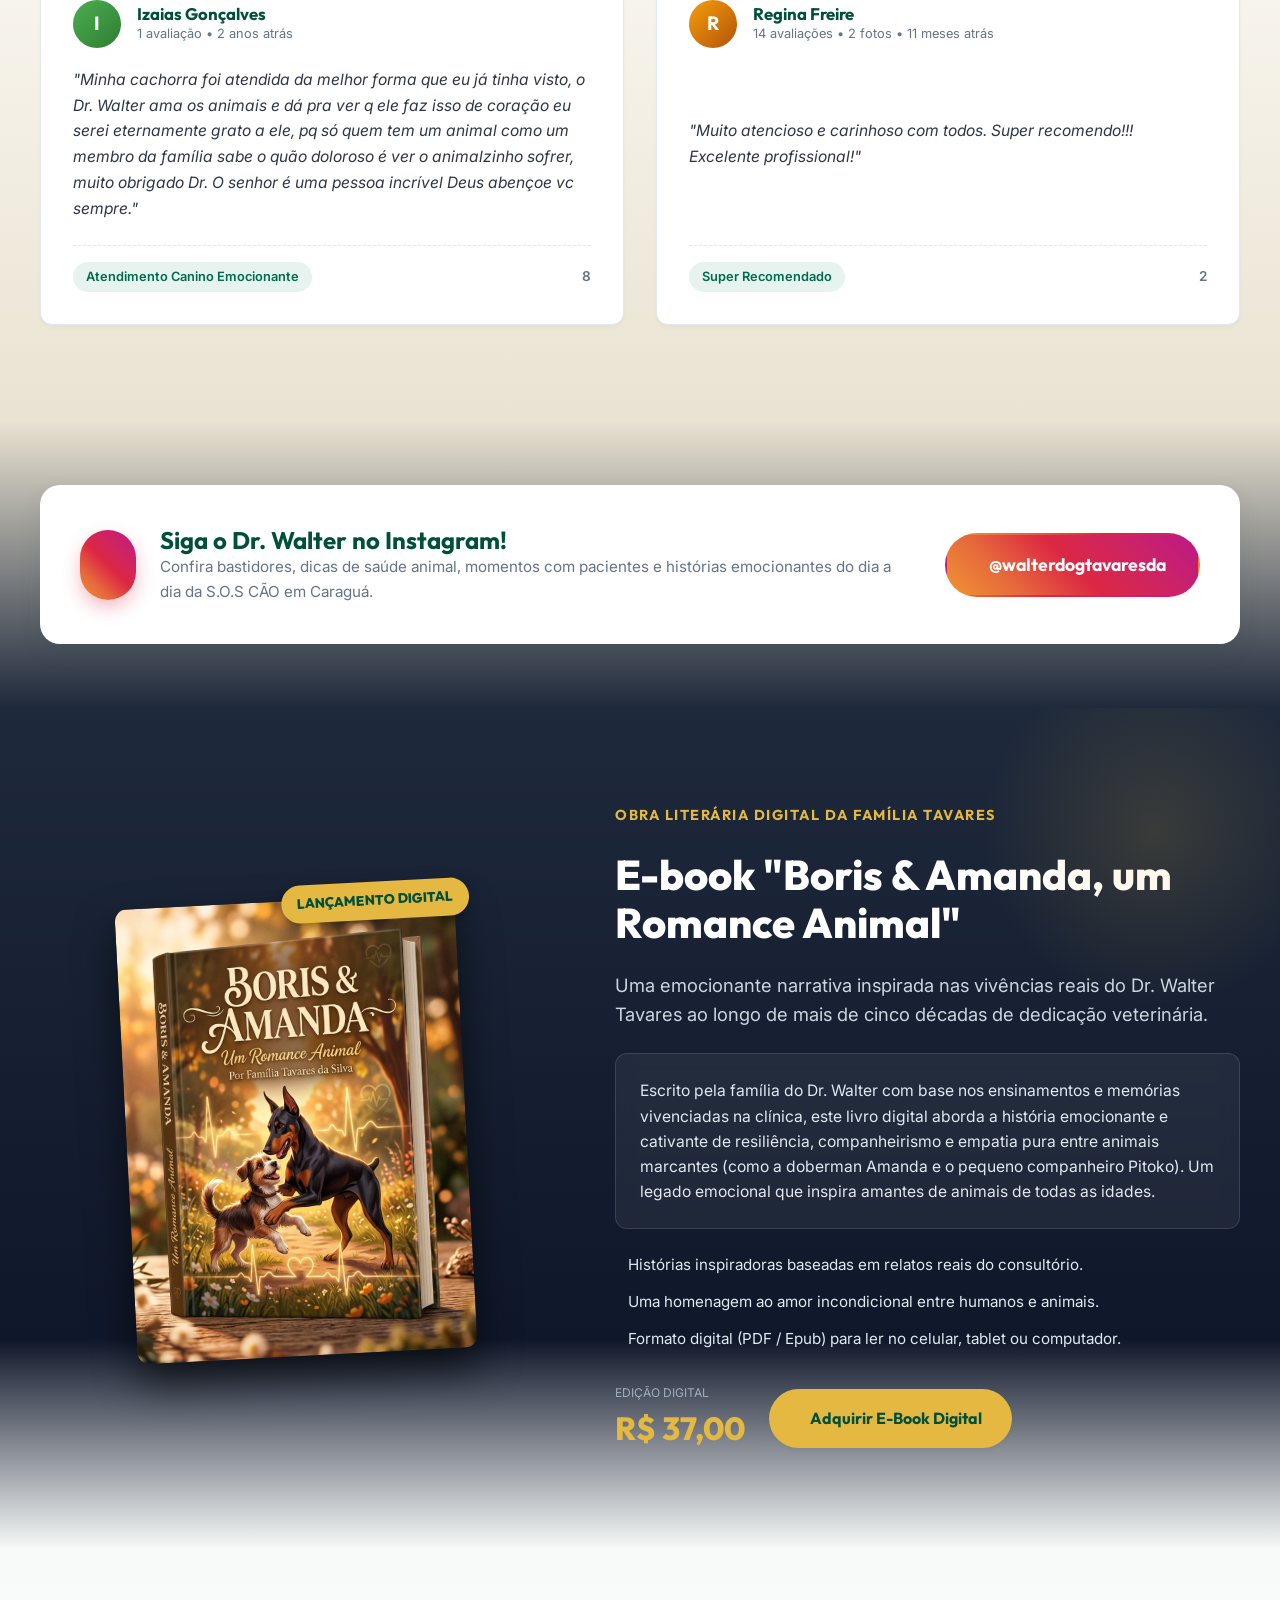
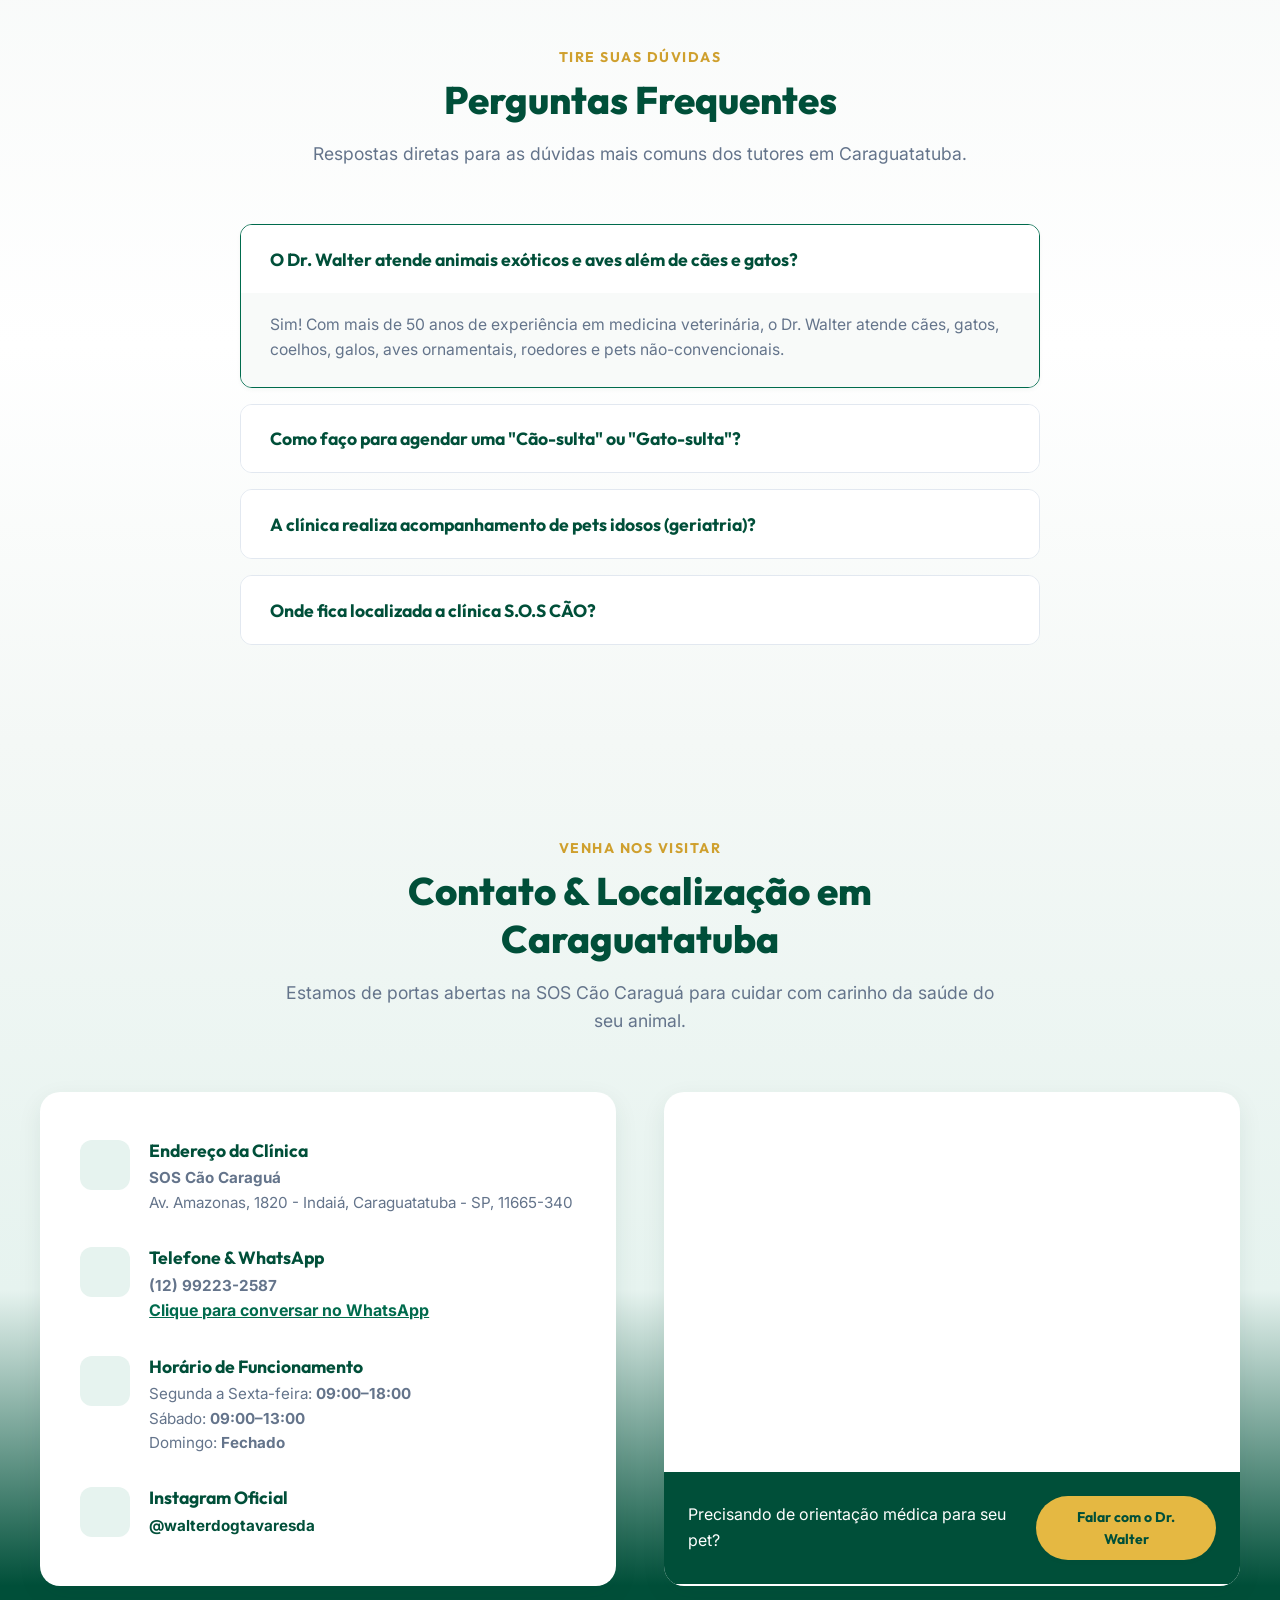
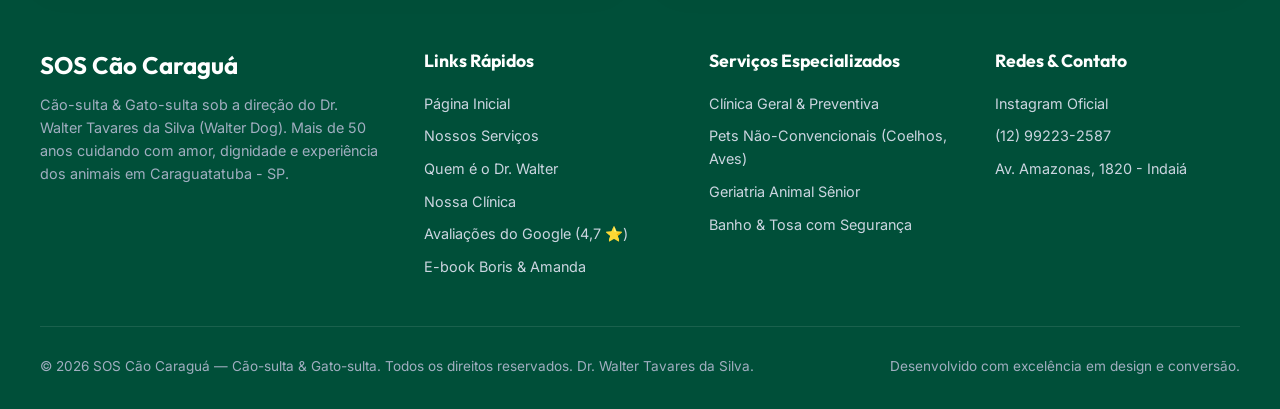
==== commit bbcb6c51: "Ajuste: atualizar texto de vacinas e alterar banho e tosa para modo informativo sem agendamento" ====
--- a/index.html
+++ b/index.html
@@ -118,7 +118,7 @@
           </div>
           <h3 class="service-title">Clínica Geral & Preventiva</h3>
           <p class="service-text">
-            Consultas completas ("Cão-sultas & Gato-sultas"), exames minuciosos, vacinação importada e acompanhamento preventivo contínuo para evitar complicações de saúde.
+            Consultas completas ("Cão-sultas & Gato-sultas"), exames minuciosos, vacinas e acompanhamento preventivo contínuo para evitar complicações de saúde.
           </p>
           <a href="https://wa.me/5512992232587?text=Gostaria%20de%20informa%C3%A7%C3%B5es%20sobre%20Cl%C3%ADnica%20Geral" class="btn btn-outline" style="padding: 0.5rem 1.2rem; font-size: 0.875rem;">Agendar Consulta</a>
         </div>
@@ -154,9 +154,11 @@
           </div>
           <h3 class="service-title" style="color: #7A3C6F;">Banho & Tosa com Segurança</h3>
           <p class="service-text" style="color: #5C4B59;">
-            Estética higiênica e tosa adaptada em um ambiente calmo, seguro e supervisionado clínica e carinhosamente pela nossa equipe veterinária.
-          </p>
-          <a href="https://wa.me/5512992232587?text=Gostaria%20de%20agendar%20Banho%20e%20Tosa" class="btn btn-primary" style="background-color: #8A487E; border-color: #8A487E; padding: 0.5rem 1.2rem; font-size: 0.875rem;">Agendar Banho & Tosa</a>
+            Estética higiênica e tosa adaptada em um ambiente calmo, seguro e supervisionado clínica e carinhosamente pela nossa equipe veterinária como parte do cuidado integrado da clínica.
+          </p>
+          <div class="service-routine-badge" style="margin-top: auto; display: inline-flex; align-items: center; gap: 0.4rem; color: #7A3C6F; background: rgba(138, 72, 126, 0.12); padding: 0.45rem 0.9rem; border-radius: var(--radius-full); font-size: 0.85rem; font-weight: 600;">
+            <i class="ri-heart-pulse-line"></i> Cuidado & Higiene na Clínica
+          </div>
         </div>
       </div>
 
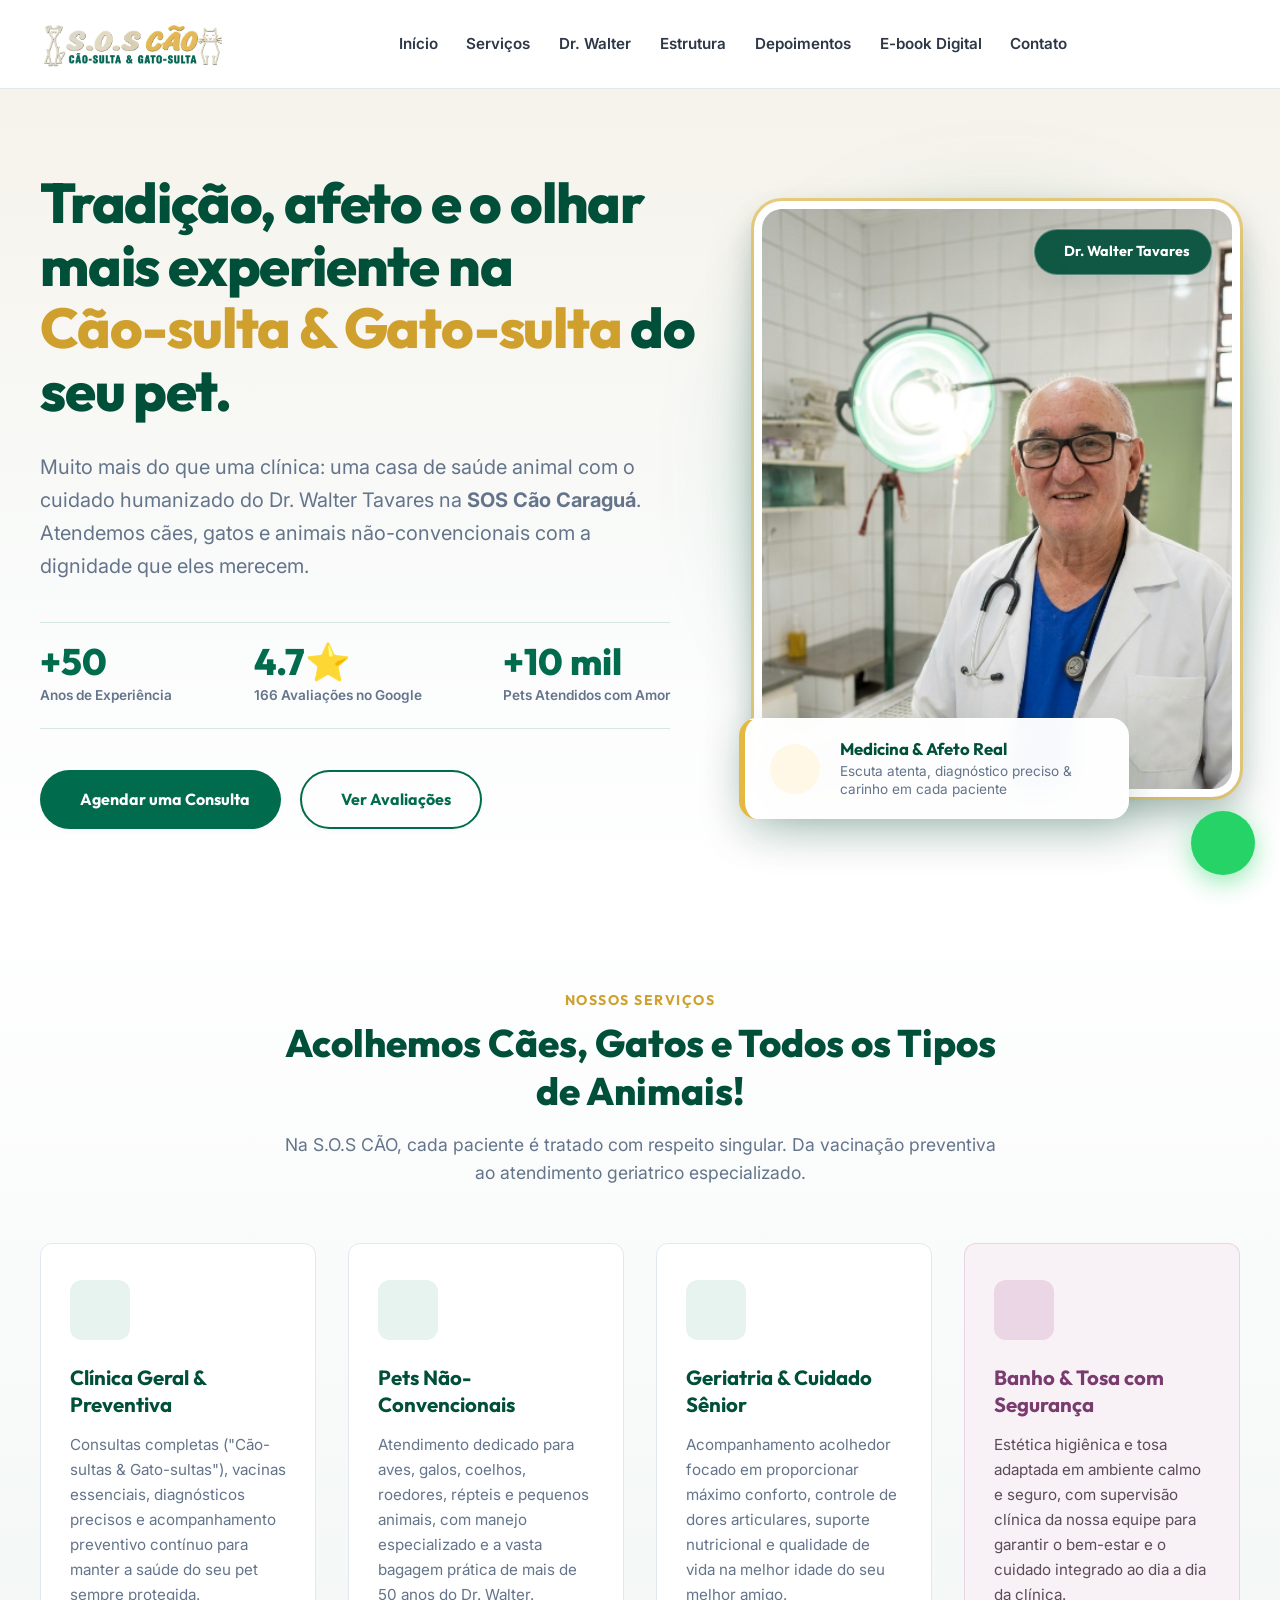
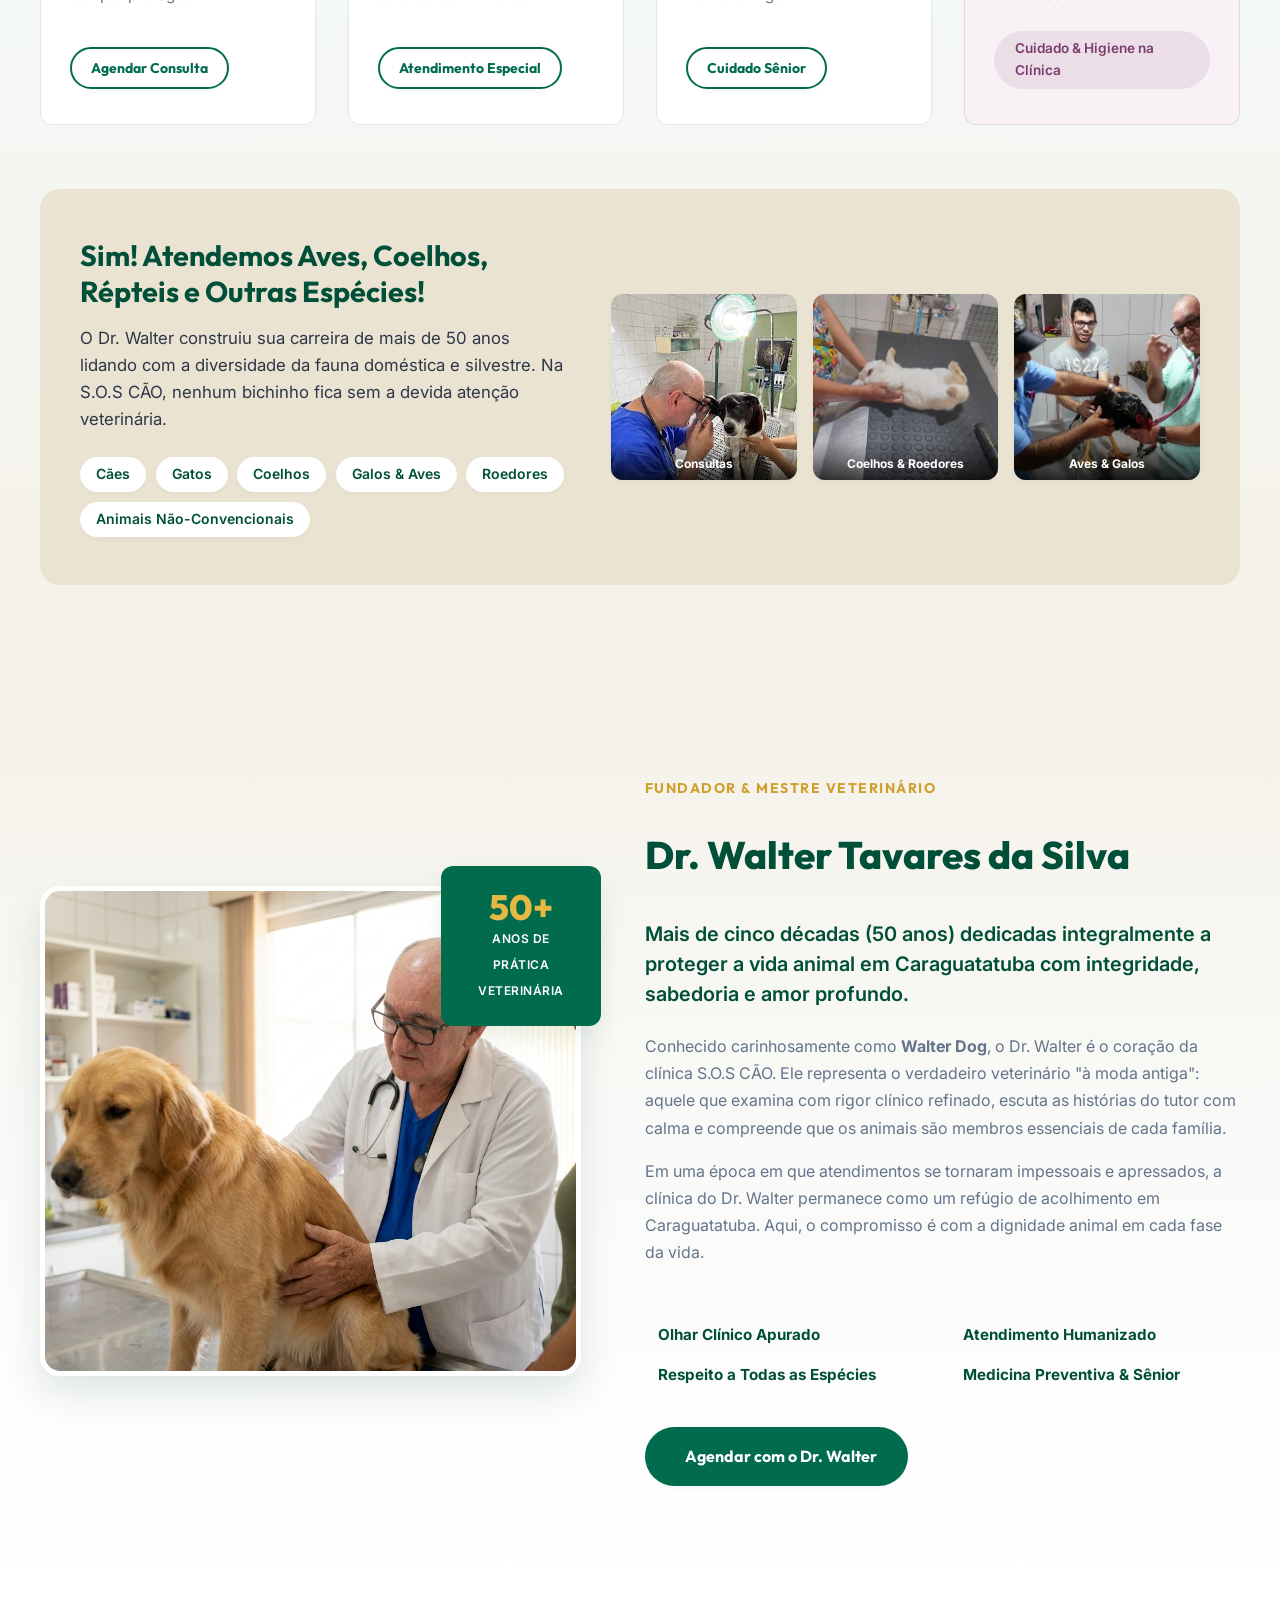
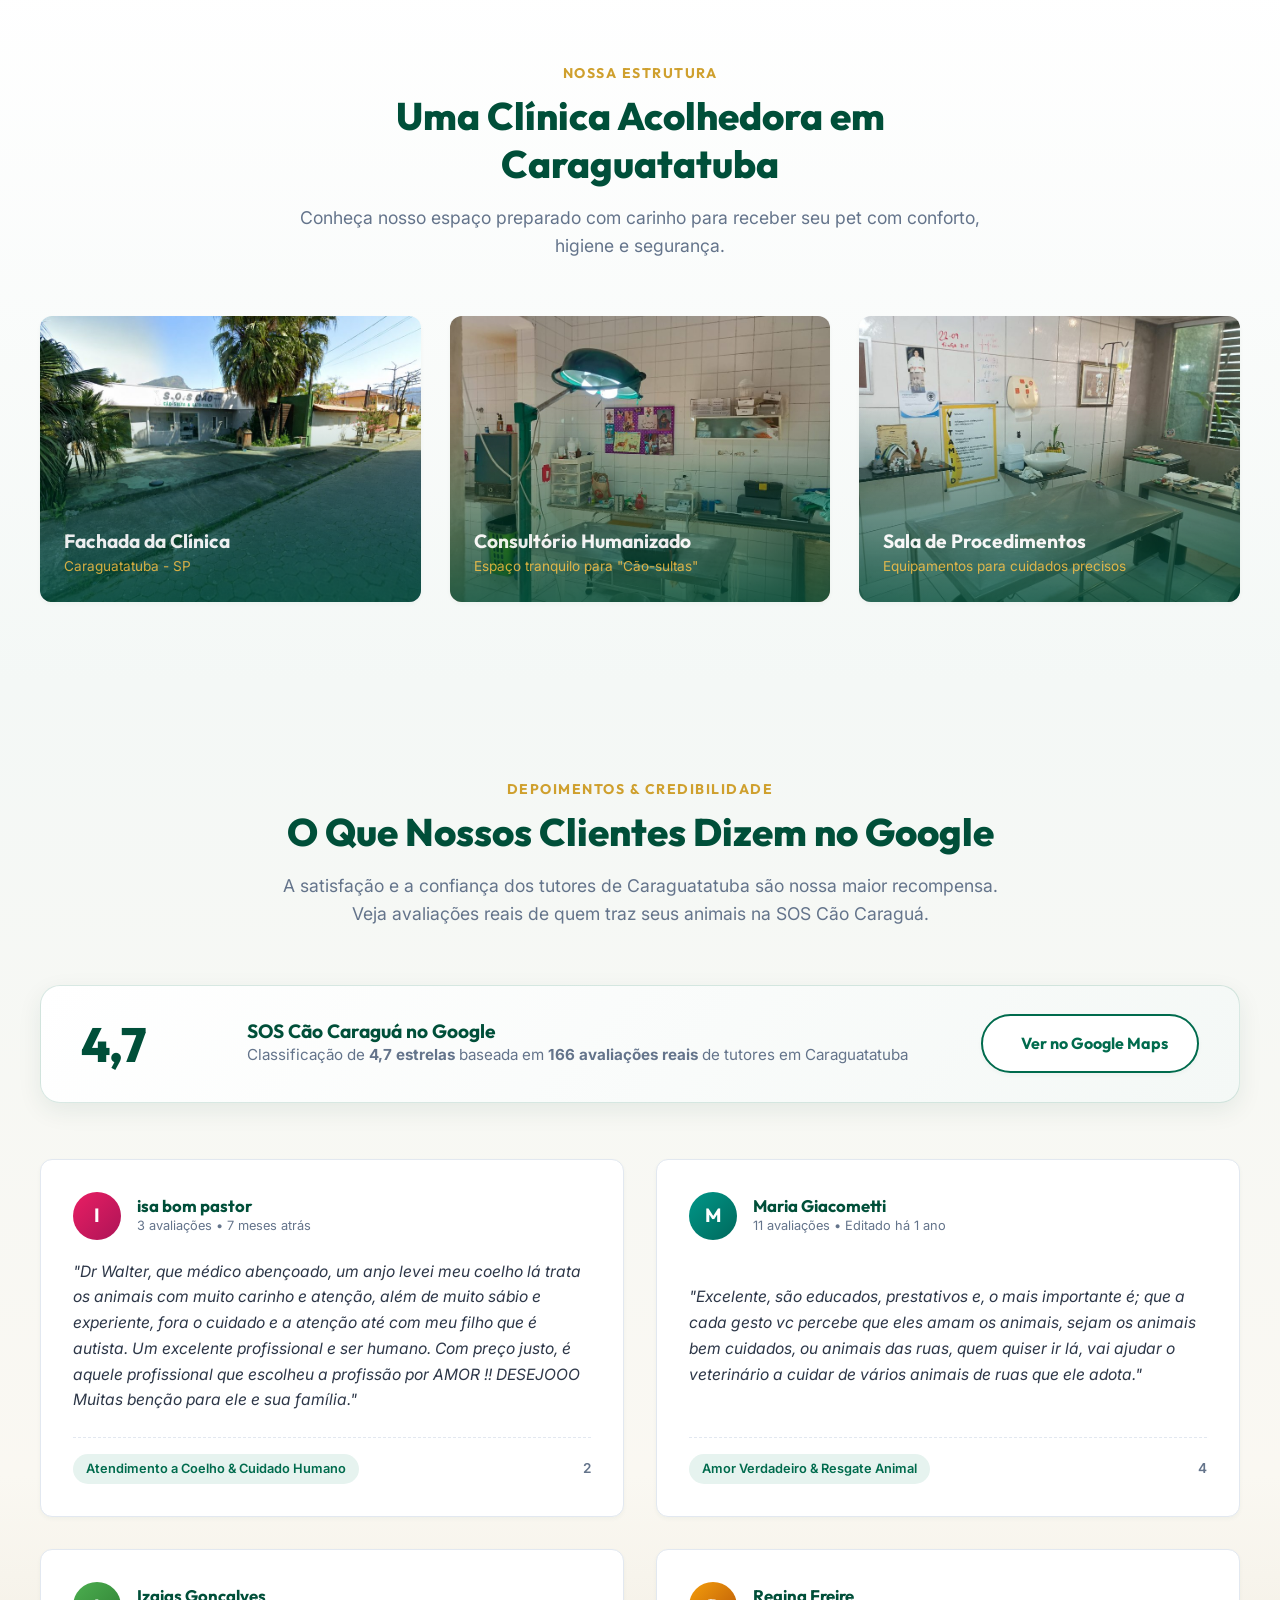
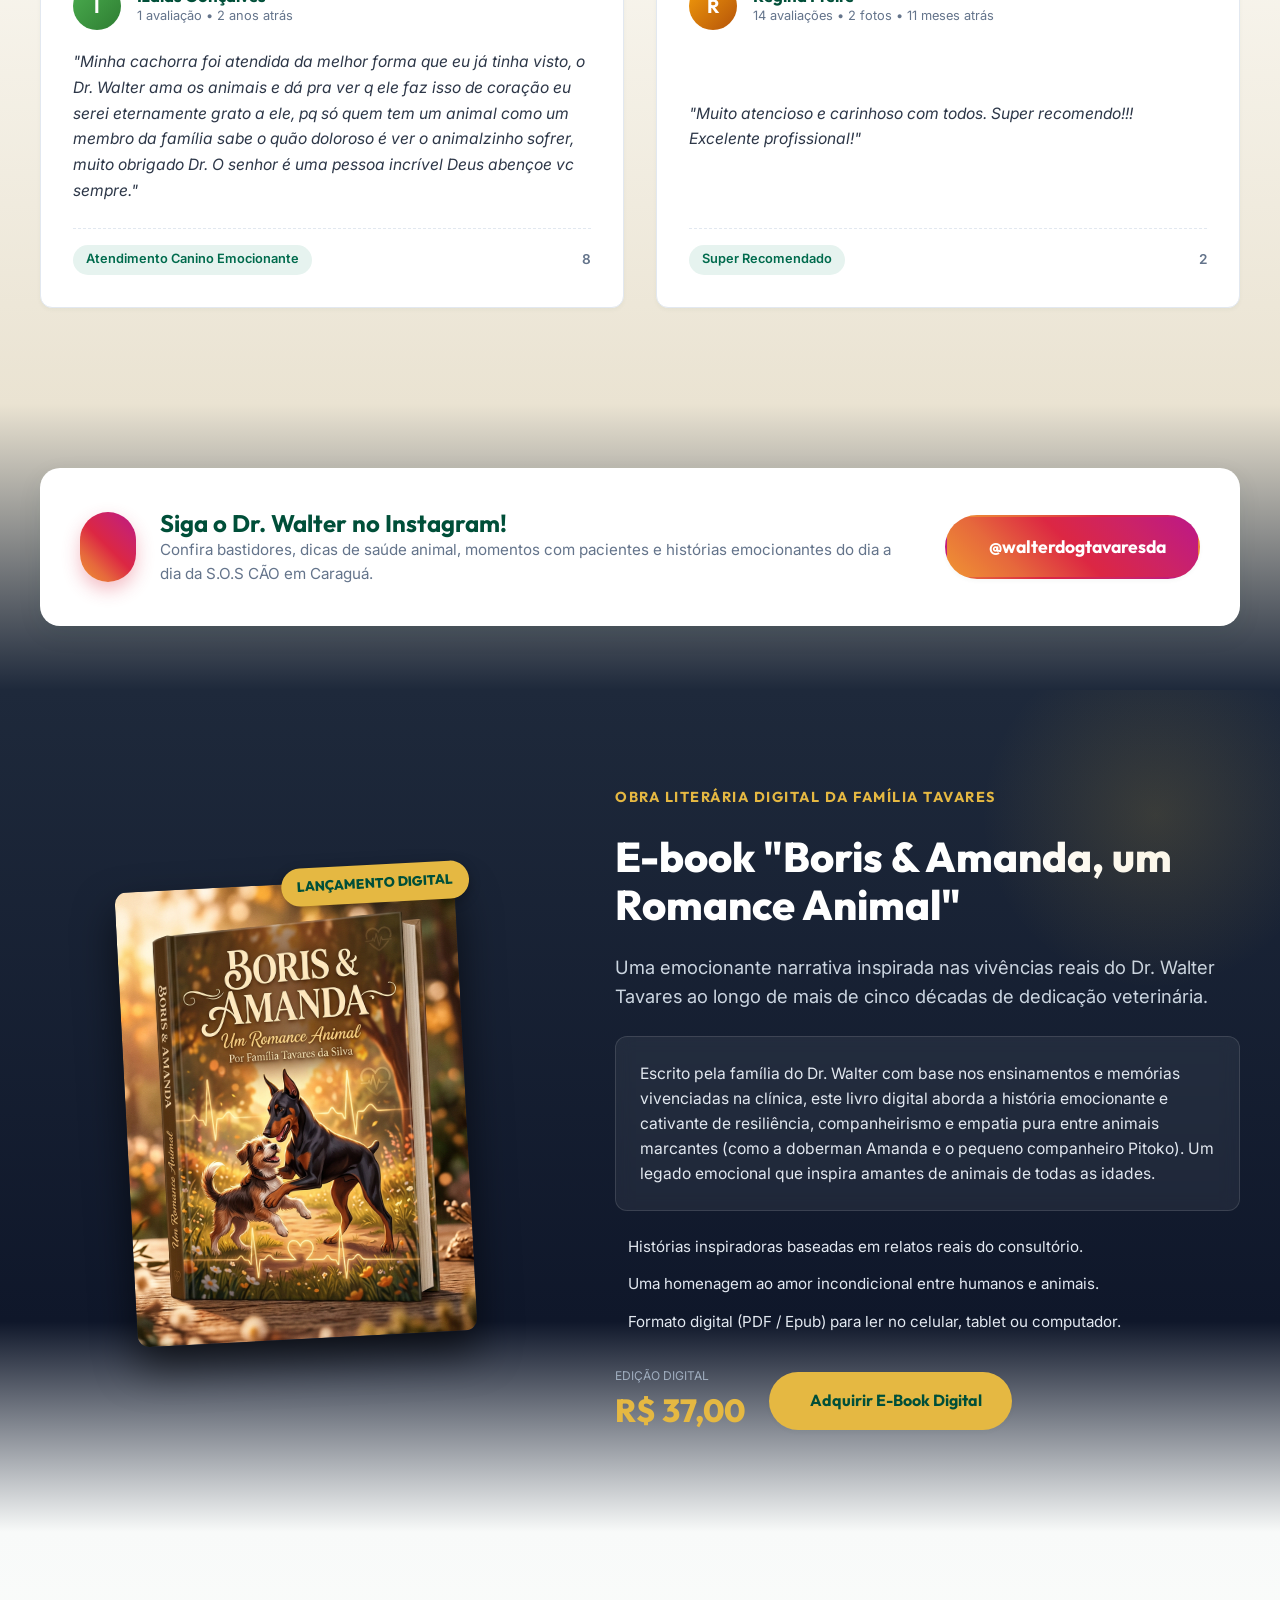
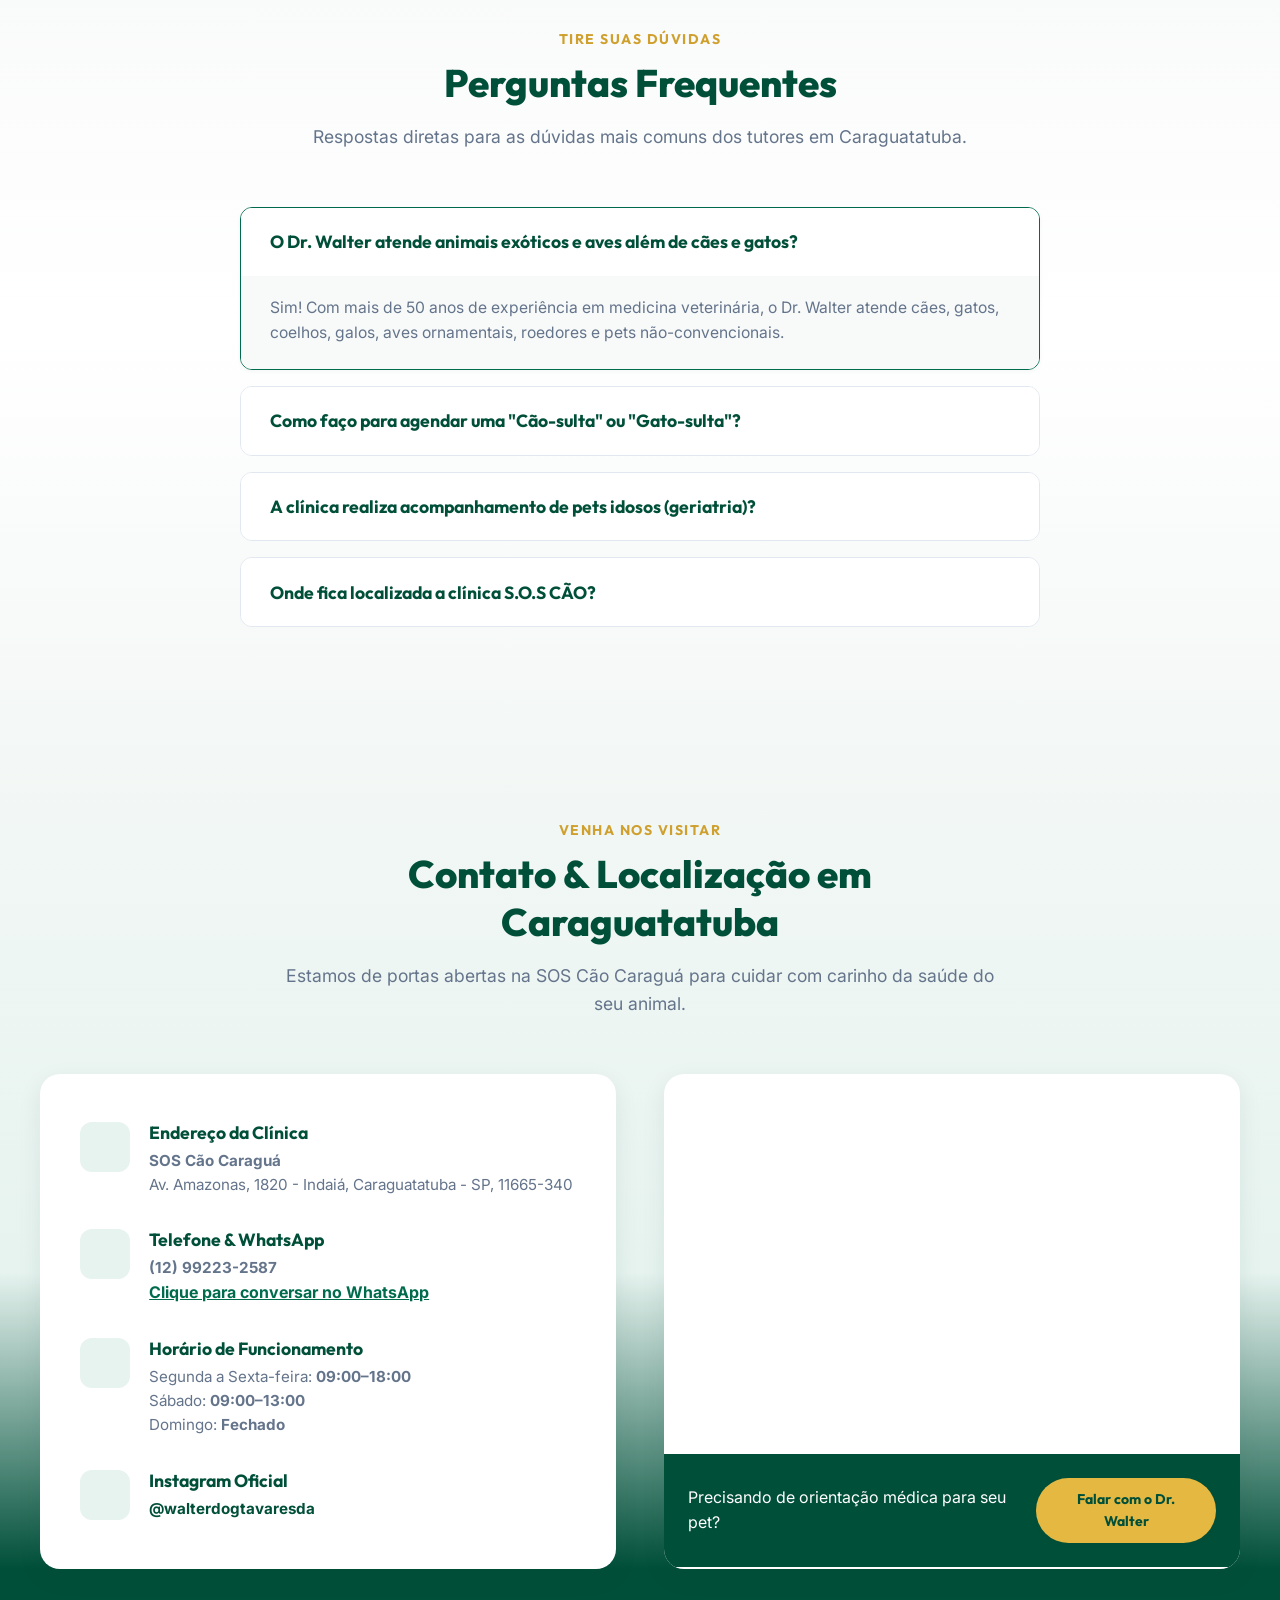
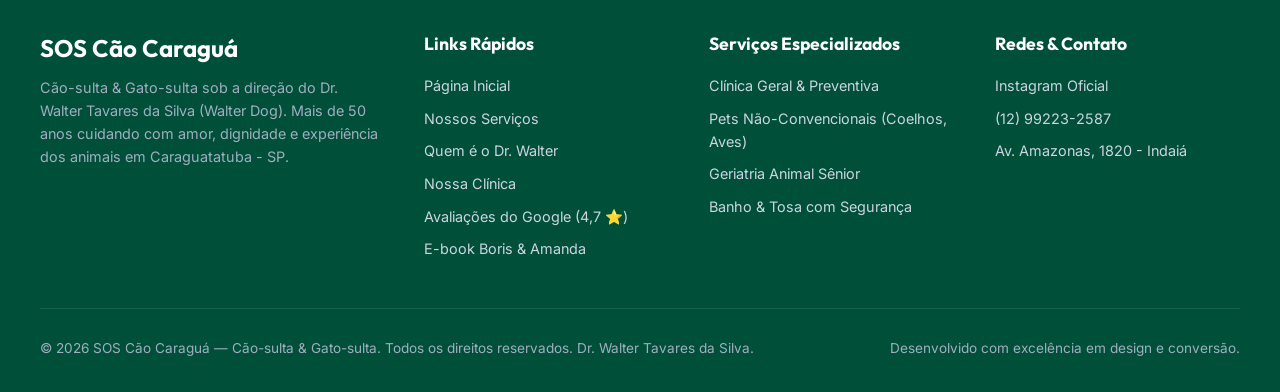
==== commit 34df5ccf: "Ajuste: equalizar textos e titulos dos cards de servicos eliminando espacos vazios" ====
--- a/index.html
+++ b/index.html
@@ -118,7 +118,7 @@
           </div>
           <h3 class="service-title">Clínica Geral & Preventiva</h3>
           <p class="service-text">
-            Consultas completas ("Cão-sultas & Gato-sultas"), exames minuciosos, vacinas e acompanhamento preventivo contínuo para evitar complicações de saúde.
+            Consultas completas ("Cão-sultas & Gato-sultas"), vacinas essenciais, diagnósticos precisos e acompanhamento preventivo contínuo para manter a saúde do seu pet sempre protegida.
           </p>
           <a href="https://wa.me/5512992232587?text=Gostaria%20de%20informa%C3%A7%C3%B5es%20sobre%20Cl%C3%ADnica%20Geral" class="btn btn-outline" style="padding: 0.5rem 1.2rem; font-size: 0.875rem;">Agendar Consulta</a>
         </div>
@@ -130,7 +130,7 @@
           </div>
           <h3 class="service-title">Pets Não-Convencionais</h3>
           <p class="service-text">
-            Acolhemos com maestria aves, galos, coelhos, répteis, roedores e pequenos animais. O Dr. Walter possui vasta bagagem no manejo de espécies diversificadas.
+            Atendimento dedicado para aves, galos, coelhos, roedores, répteis e pequenos animais, com manejo especializado e a vasta bagagem prática de mais de 50 anos do Dr. Walter.
           </p>
           <a href="https://wa.me/5512992232587?text=Gostaria%20de%20agendar%20atendimento%20para%20pet%20n%C3%A3o%20convencional" class="btn btn-outline" style="padding: 0.5rem 1.2rem; font-size: 0.875rem;">Atendimento Especial</a>
         </div>
@@ -140,9 +140,9 @@
           <div class="service-icon-wrapper">
             <i class="ri-heart-line"></i>
           </div>
-          <h3 class="service-title">Geriatria Animal</h3>
+          <h3 class="service-title">Geriatria & Cuidado Sênior</h3>
           <p class="service-text">
-            Acompanhamento acolhedor focado em proporcionar conforto, controle de dores articulares e dignidade para a fase sênior do seu melhor amigo.
+            Acompanhamento acolhedor focado em proporcionar máximo conforto, controle de dores articulares, suporte nutricional e qualidade de vida na melhor idade do seu melhor amigo.
           </p>
           <a href="https://wa.me/5512992232587?text=Gostaria%20de%20informa%C3%A7%C3%B5es%20sobre%20Geriatria%20Animal" class="btn btn-outline" style="padding: 0.5rem 1.2rem; font-size: 0.875rem;">Cuidado Sênior</a>
         </div>
@@ -154,7 +154,7 @@
           </div>
           <h3 class="service-title" style="color: #7A3C6F;">Banho & Tosa com Segurança</h3>
           <p class="service-text" style="color: #5C4B59;">
-            Estética higiênica e tosa adaptada em um ambiente calmo, seguro e supervisionado clínica e carinhosamente pela nossa equipe veterinária como parte do cuidado integrado da clínica.
+            Estética higiênica e tosa adaptada em ambiente calmo e seguro, com supervisão clínica da nossa equipe para garantir o bem-estar e o cuidado integrado ao dia a dia da clínica.
           </p>
           <div class="service-routine-badge" style="margin-top: auto; display: inline-flex; align-items: center; gap: 0.4rem; color: #7A3C6F; background: rgba(138, 72, 126, 0.12); padding: 0.45rem 0.9rem; border-radius: var(--radius-full); font-size: 0.85rem; font-weight: 600;">
             <i class="ri-heart-pulse-line"></i> Cuidado & Higiene na Clínica
--- a/styles.css
+++ b/styles.css
@@ -579,16 +579,26 @@
 }
 
 .service-title {
-  font-size: 1.35rem;
+  font-size: 1.28rem;
   font-weight: 700;
+  line-height: 1.35;
   margin-bottom: 0.8rem;
+  min-height: 3.3rem;
+  display: flex;
+  align-items: flex-start;
 }
 
 .service-text {
   font-size: 0.95rem;
   color: var(--color-text-muted);
-  line-height: 1.6;
+  line-height: 1.65;
   margin-bottom: 1.5rem;
+  flex-grow: 1;
+}
+
+.service-card .btn,
+.service-card .service-routine-badge {
+  margin-top: auto;
 }
 
 /* Animal Highlights Grid inside Services */
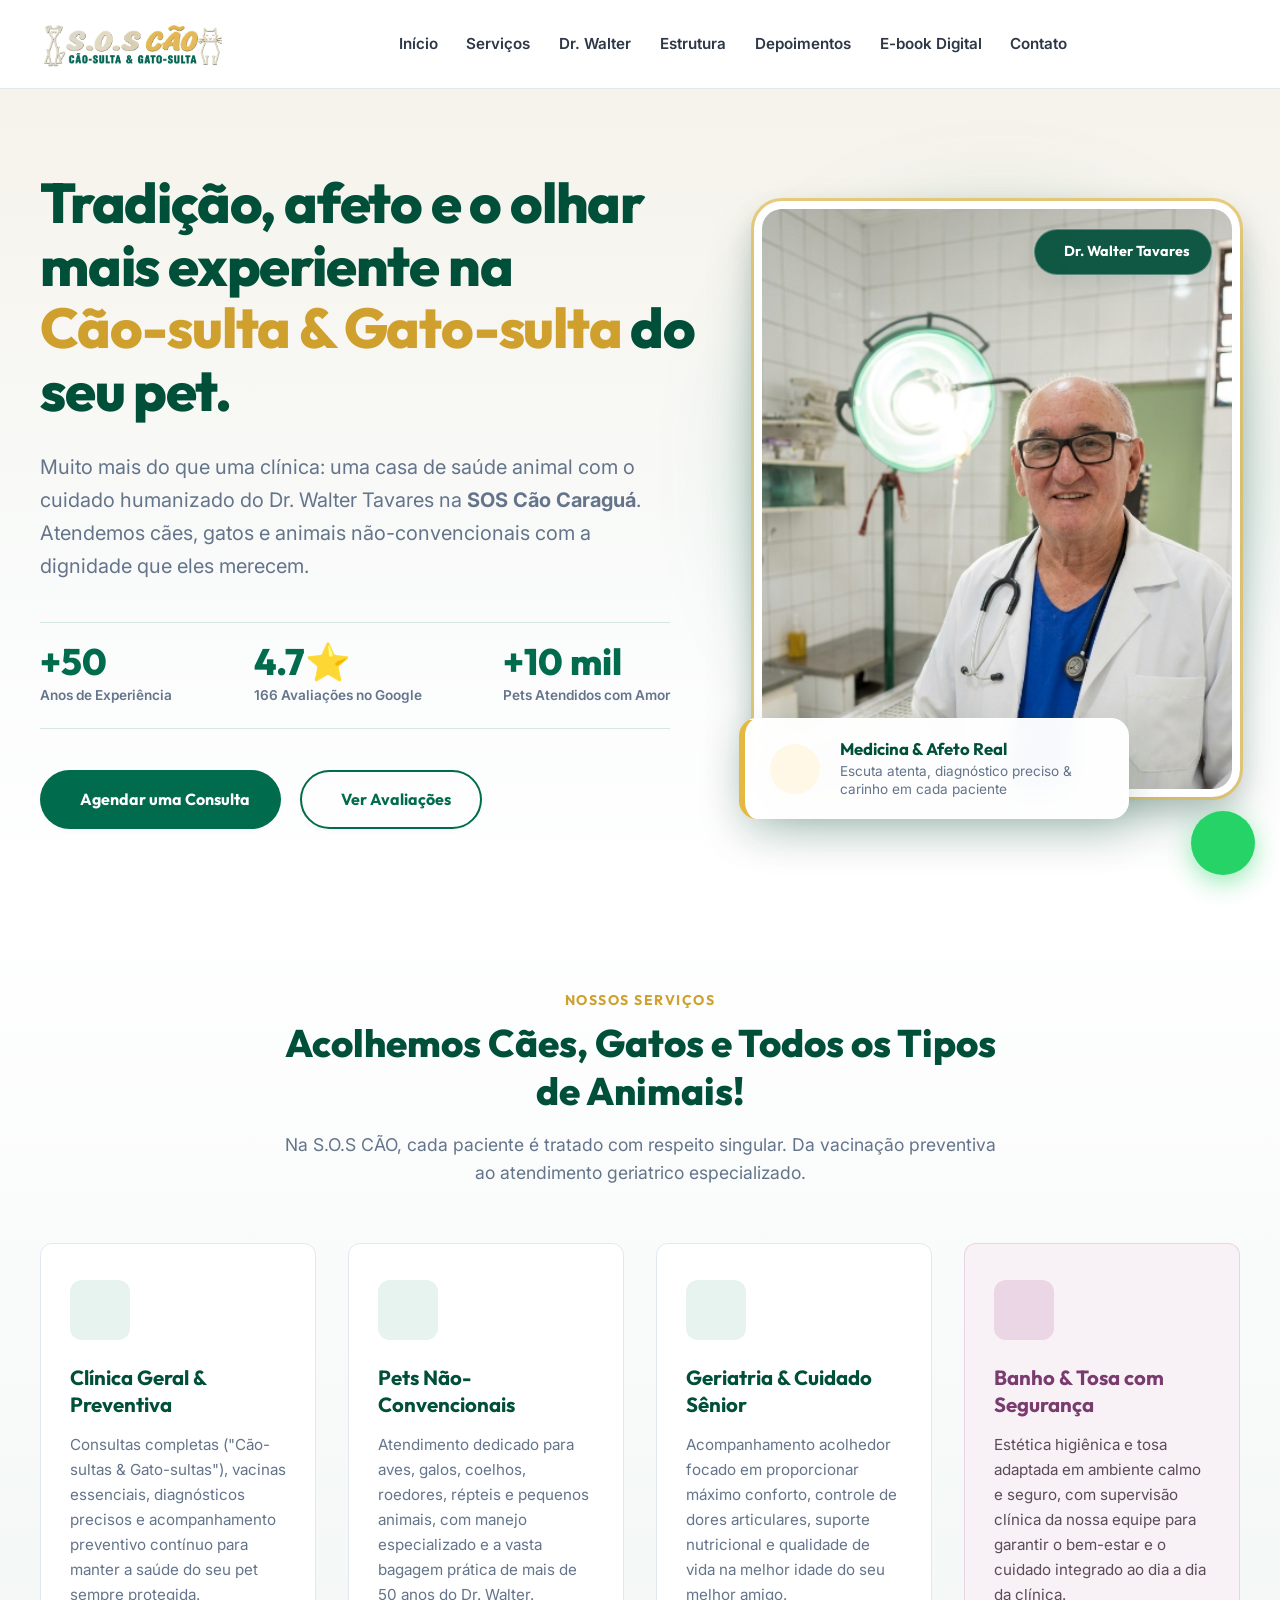
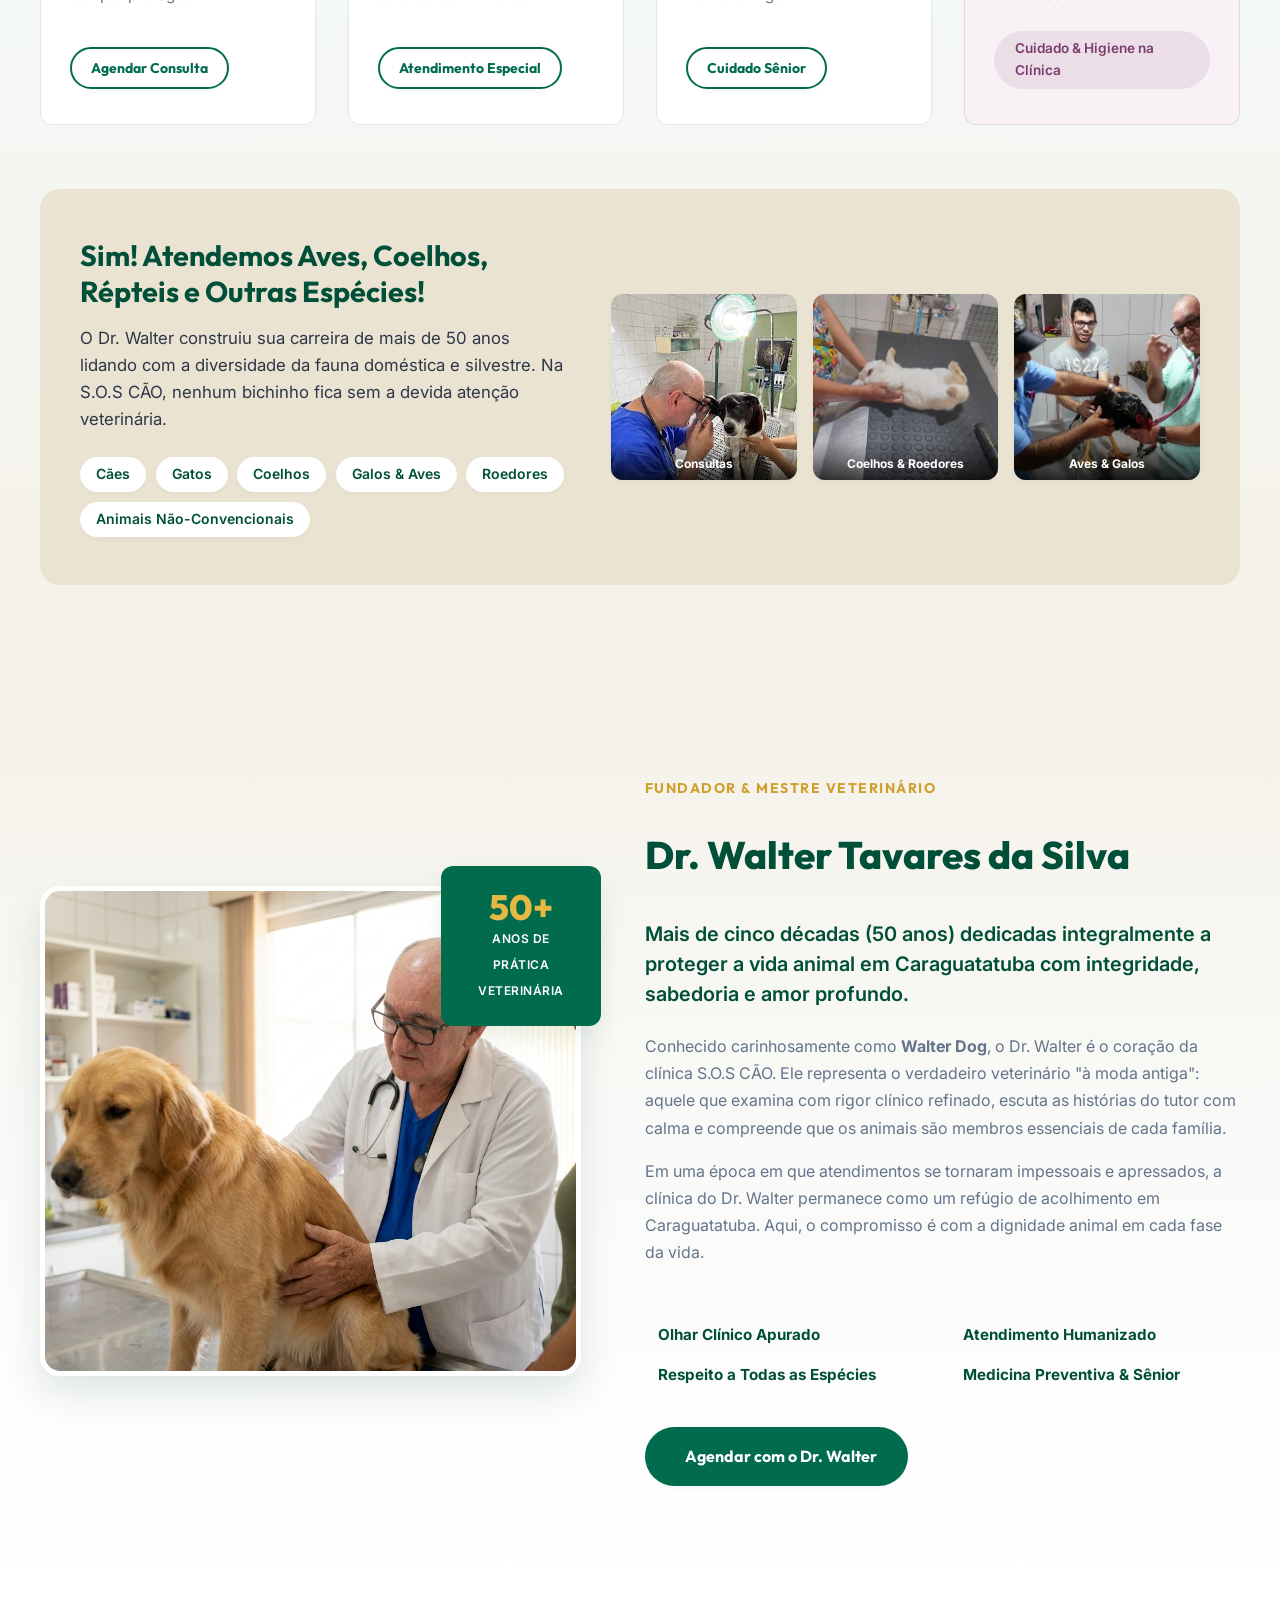
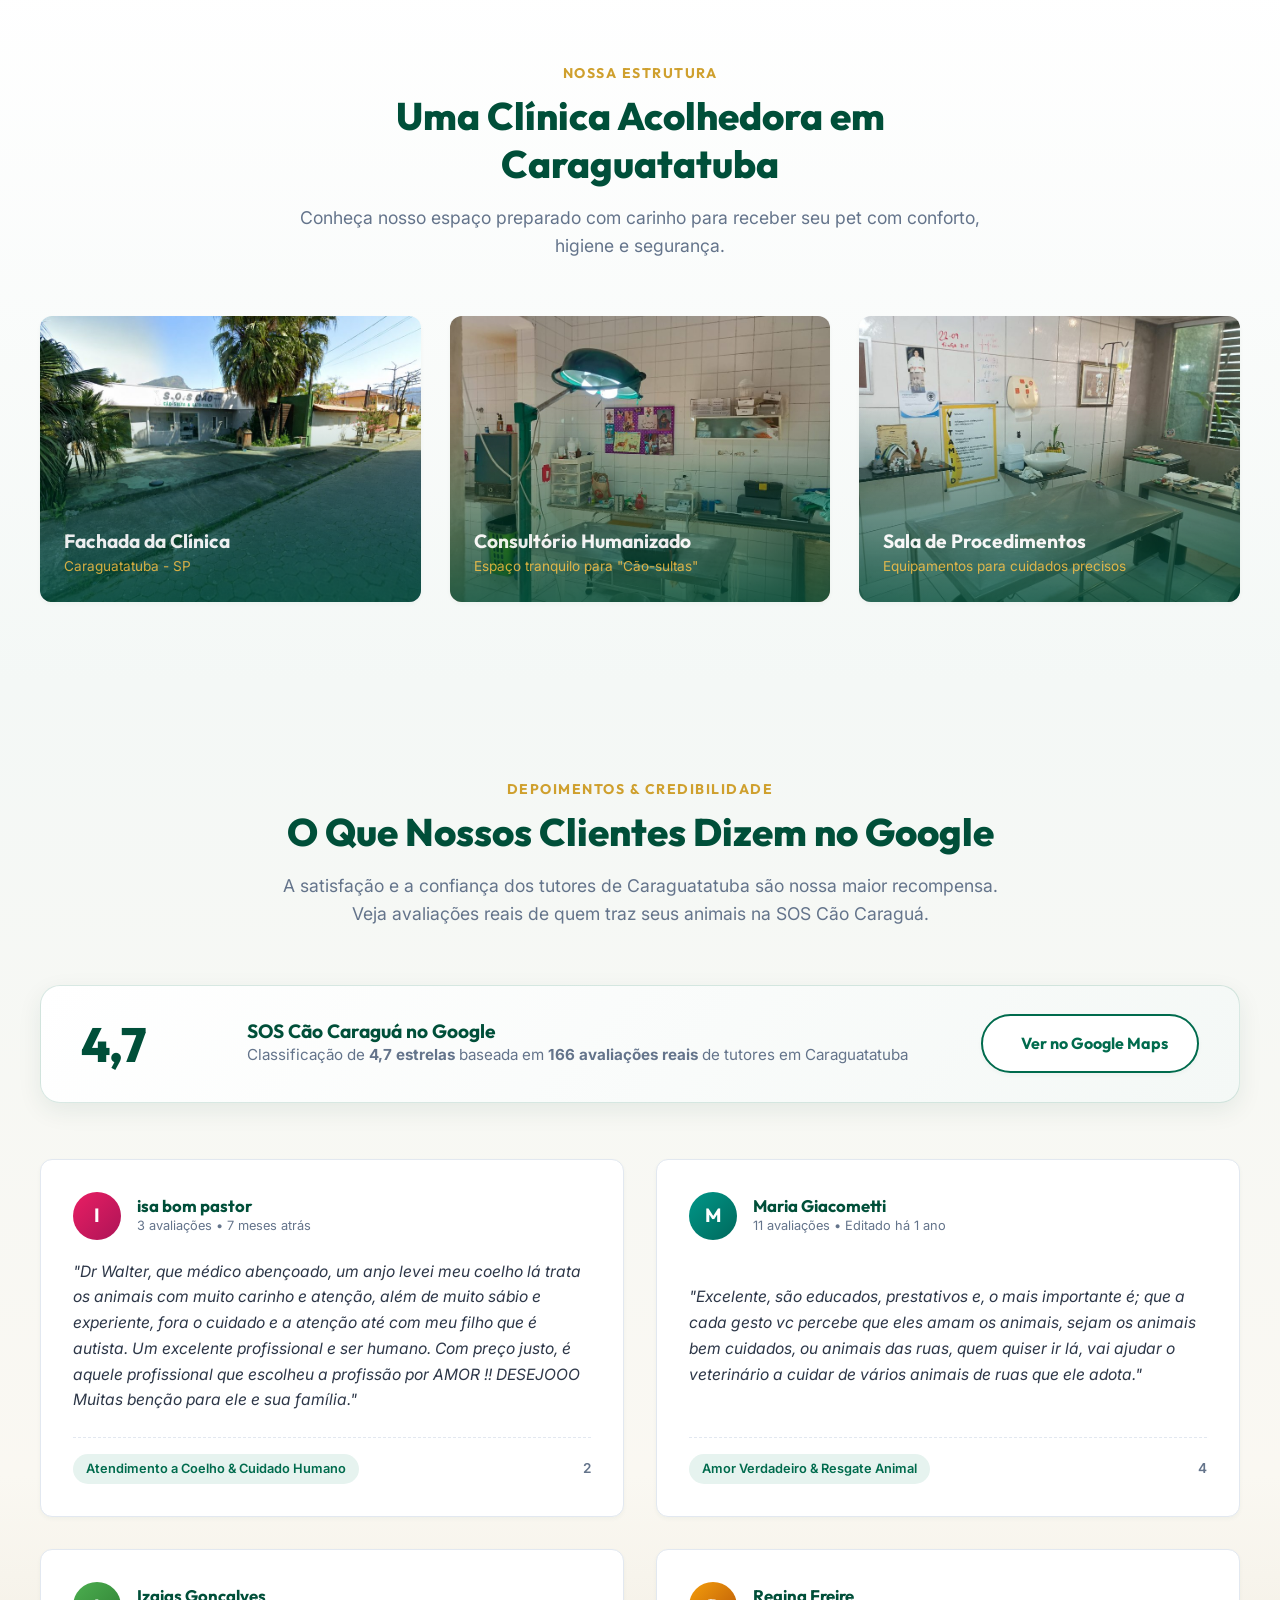
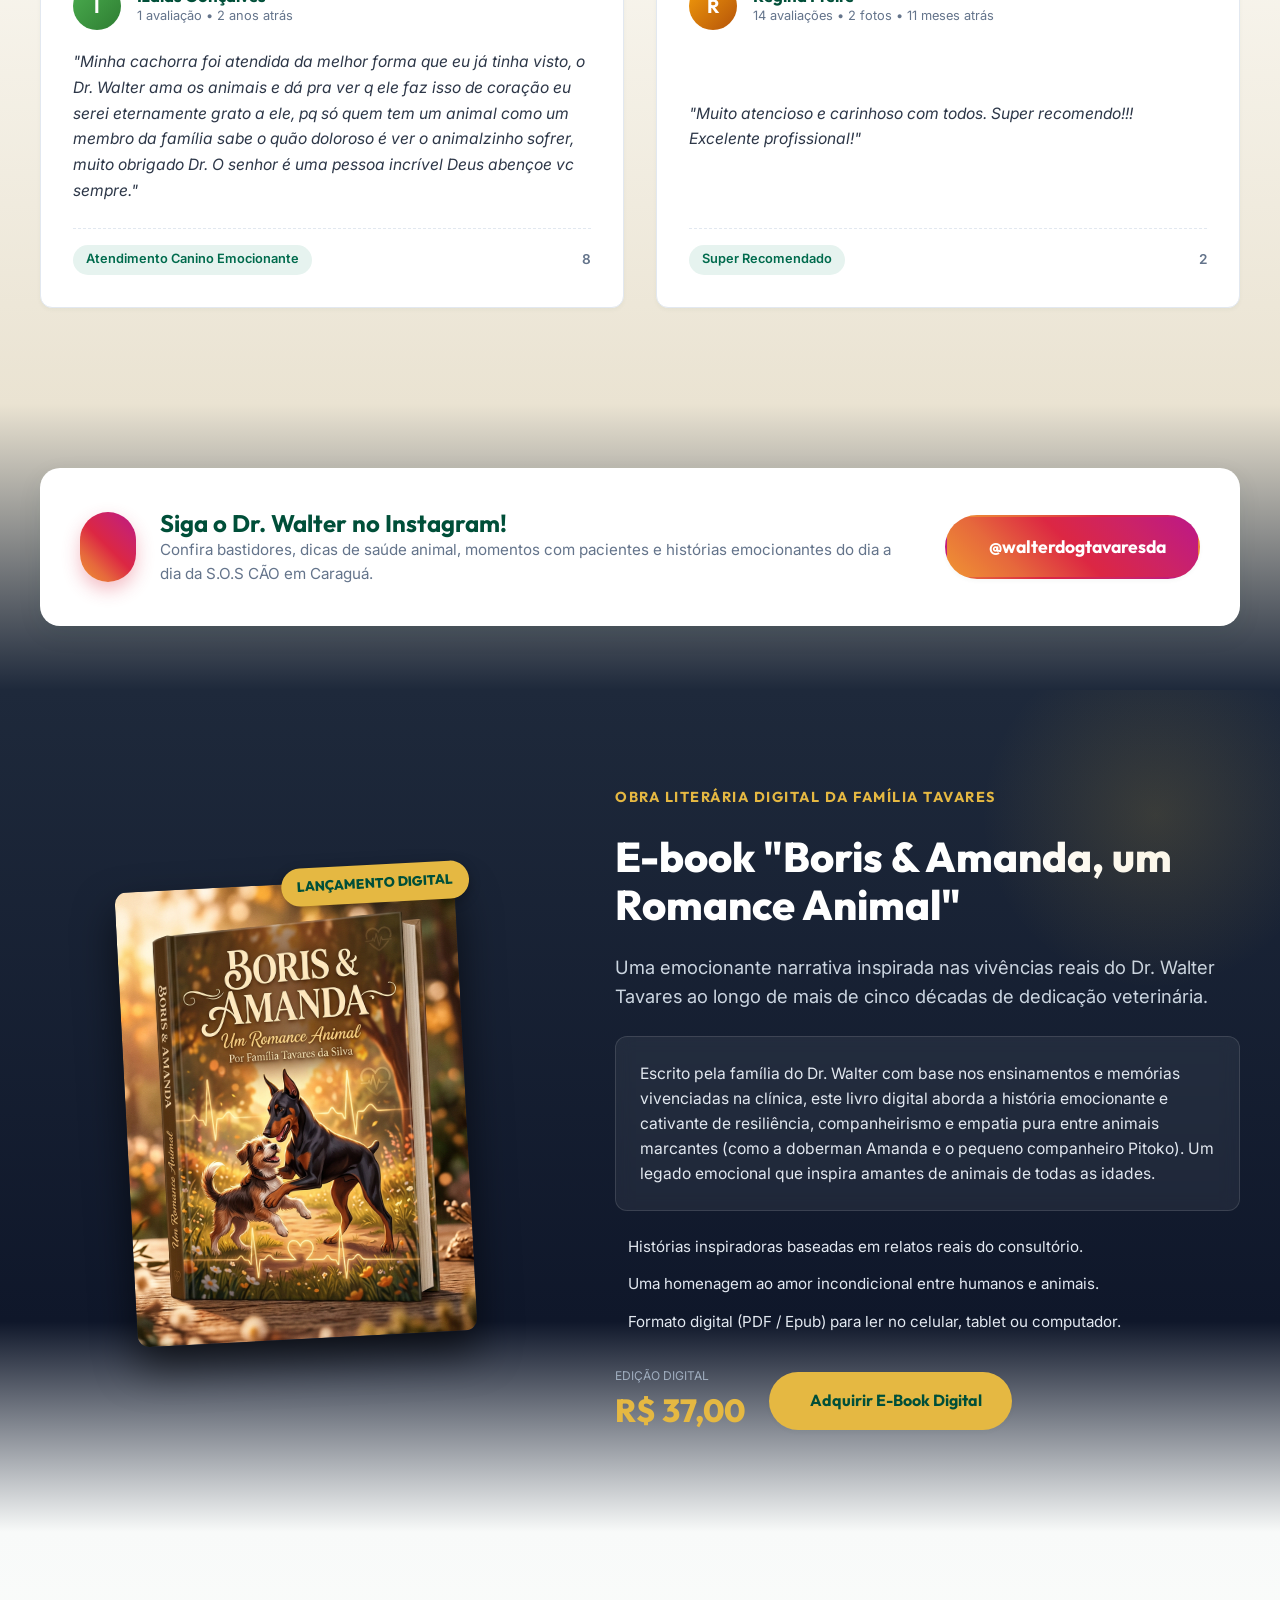
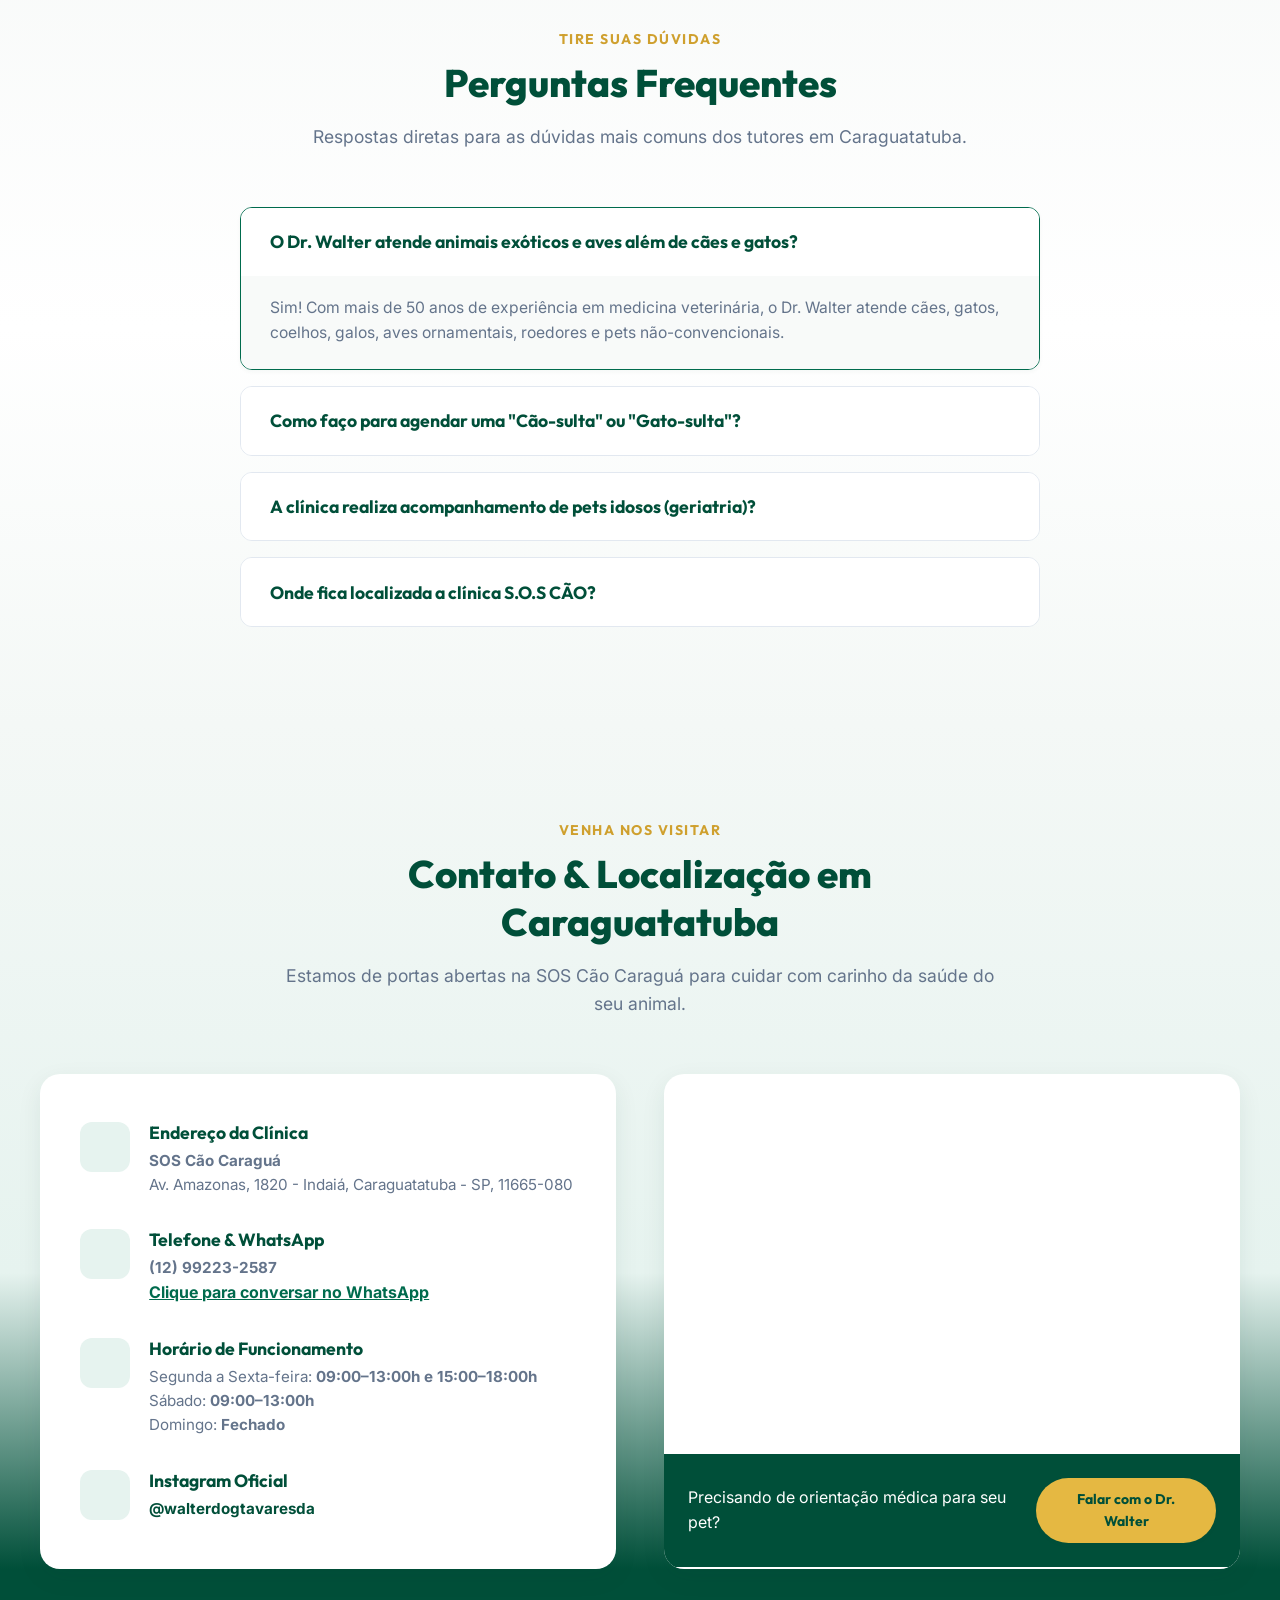
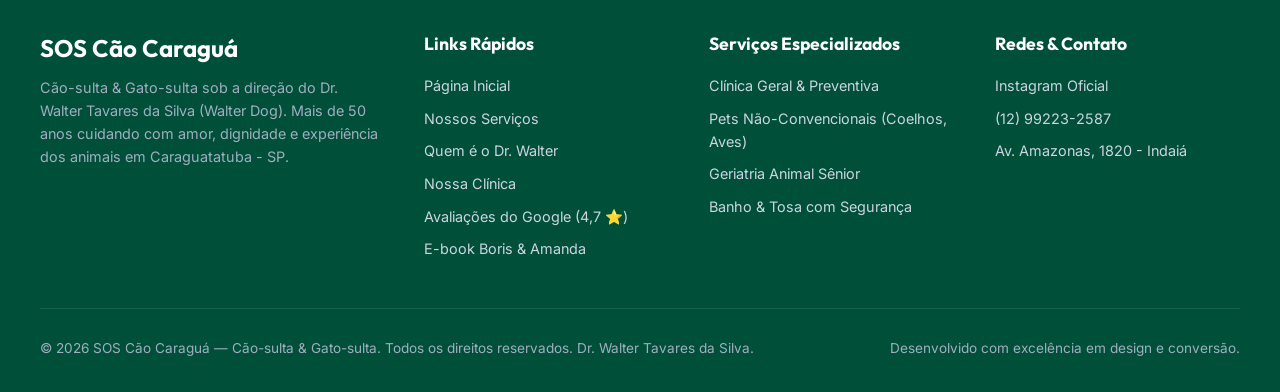
==== commit 3a5d1fb3: "Atualiza horário de funcionamento e CEP para 11665-080" ====
--- a/index.html
+++ b/index.html
@@ -563,7 +563,7 @@
             </div>
             <div class="contact-details">
               <h4>Endereço da Clínica</h4>
-              <p><strong>SOS Cão Caraguá</strong><br>Av. Amazonas, 1820 - Indaiá, Caraguatatuba - SP, 11665-340</p>
+              <p><strong>SOS Cão Caraguá</strong><br>Av. Amazonas, 1820 - Indaiá, Caraguatatuba - SP, 11665-080</p>
             </div>
           </div>
 
@@ -586,7 +586,7 @@
             </div>
             <div class="contact-details">
               <h4>Horário de Funcionamento</h4>
-              <p>Segunda a Sexta-feira: <strong>09:00–18:00</strong><br>Sábado: <strong>09:00–13:00</strong><br>Domingo: <strong>Fechado</strong></p>
+              <p>Segunda a Sexta-feira: <strong>09:00–13:00h e 15:00–18:00h</strong><br>Sábado: <strong>09:00–13:00h</strong><br>Domingo: <strong>Fechado</strong></p>
             </div>
           </div>
 
@@ -603,7 +603,7 @@
 
         <div class="map-card">
           <!-- Google Maps da SOS Cão Caraguá -->
-          <iframe class="map-iframe" src="https://maps.google.com/maps?q=Av.+Amazonas,+1820+-+Indai%C3%A1,+Caraguatatuba+-+SP,+11665-340&t=&z=16&ie=UTF8&iwloc=&output=embed" allowfullscreen="" loading="lazy" referrerpolicy="no-referrer-when-downgrade"></iframe>
+          <iframe class="map-iframe" src="https://maps.google.com/maps?q=Av.+Amazonas,+1820+-+Indai%C3%A1,+Caraguatatuba+-+SP,+11665-080&t=&z=16&ie=UTF8&iwloc=&output=embed" allowfullscreen="" loading="lazy" referrerpolicy="no-referrer-when-downgrade"></iframe>
           <div class="map-footer-cta">
             <span>Precisando de orientação médica para seu pet?</span>
             <a href="https://wa.me/5512992232587?text=Preciso%20de%20informa%C3%A7%C3%B5es%20da%20cl%C3%ADnica" target="_blank" rel="noopener noreferrer" class="btn btn-secondary" style="font-size: 0.875rem; padding: 0.5rem 1rem;">
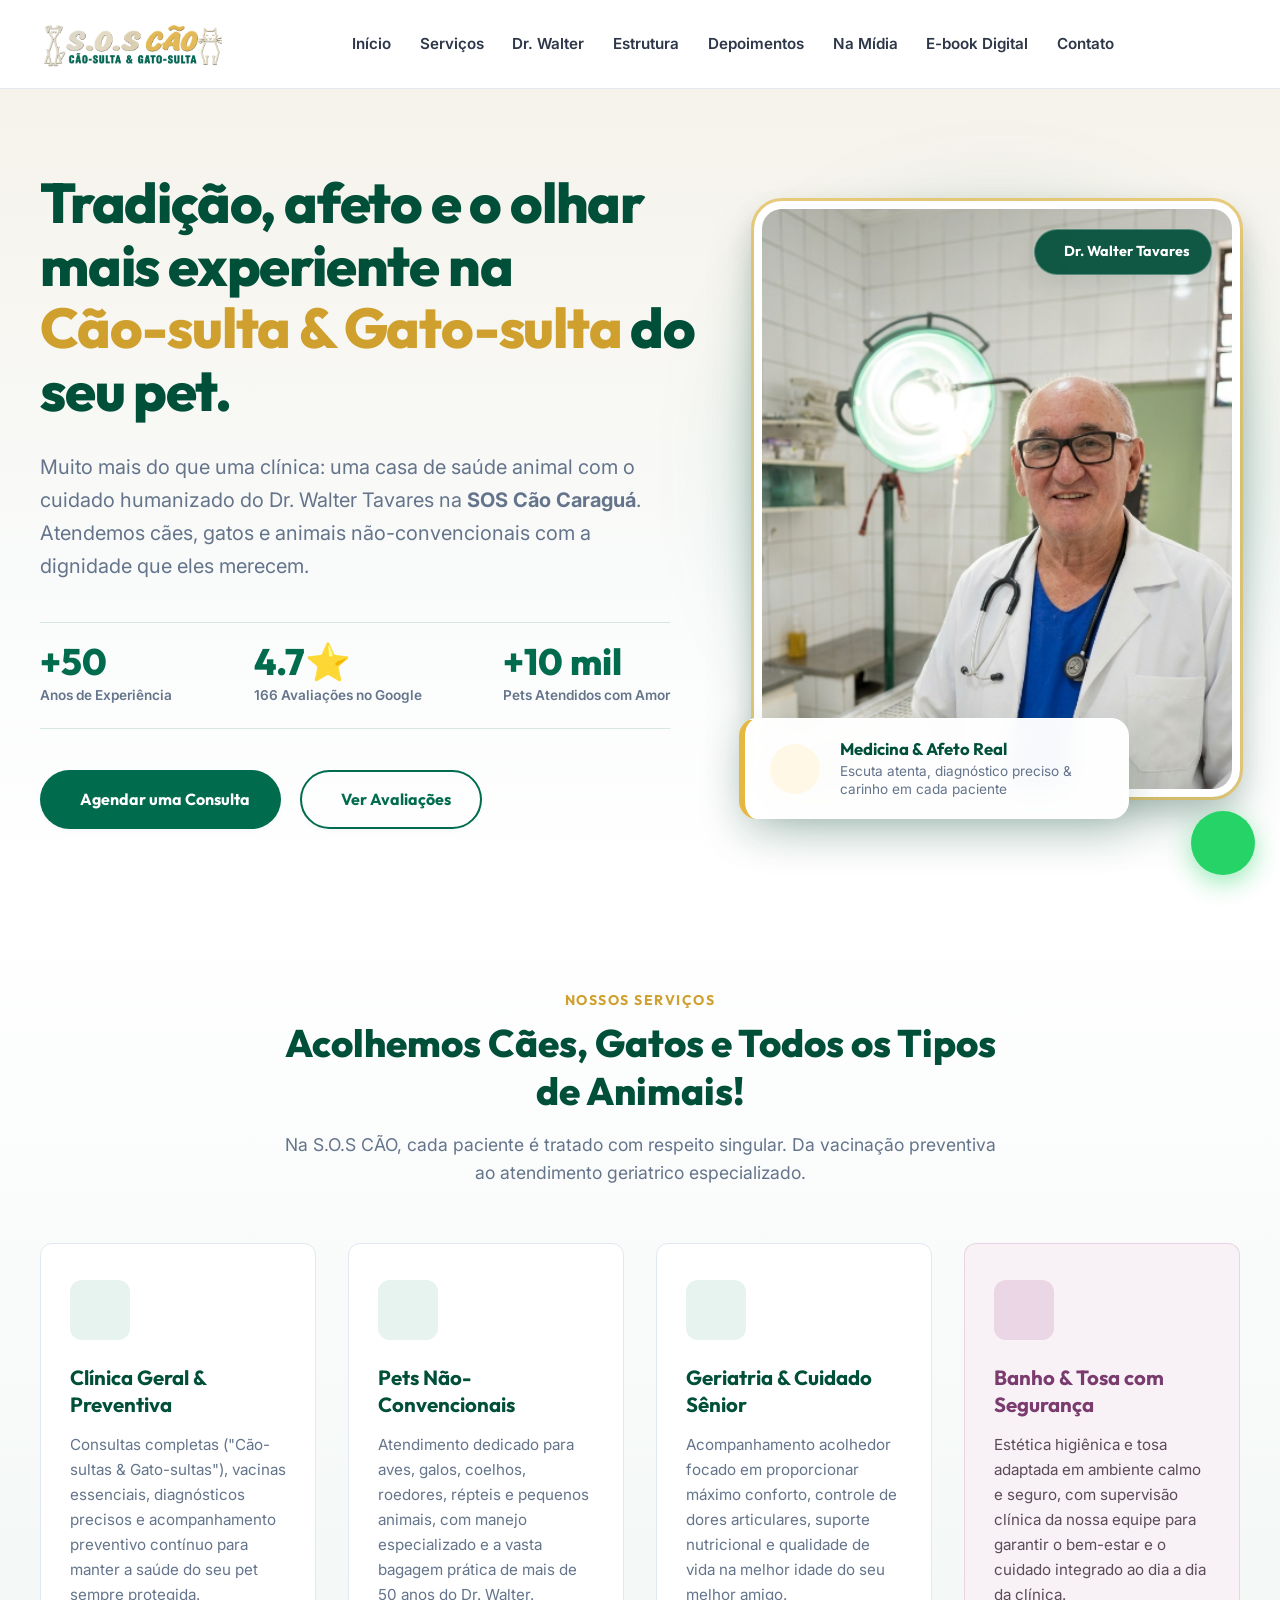
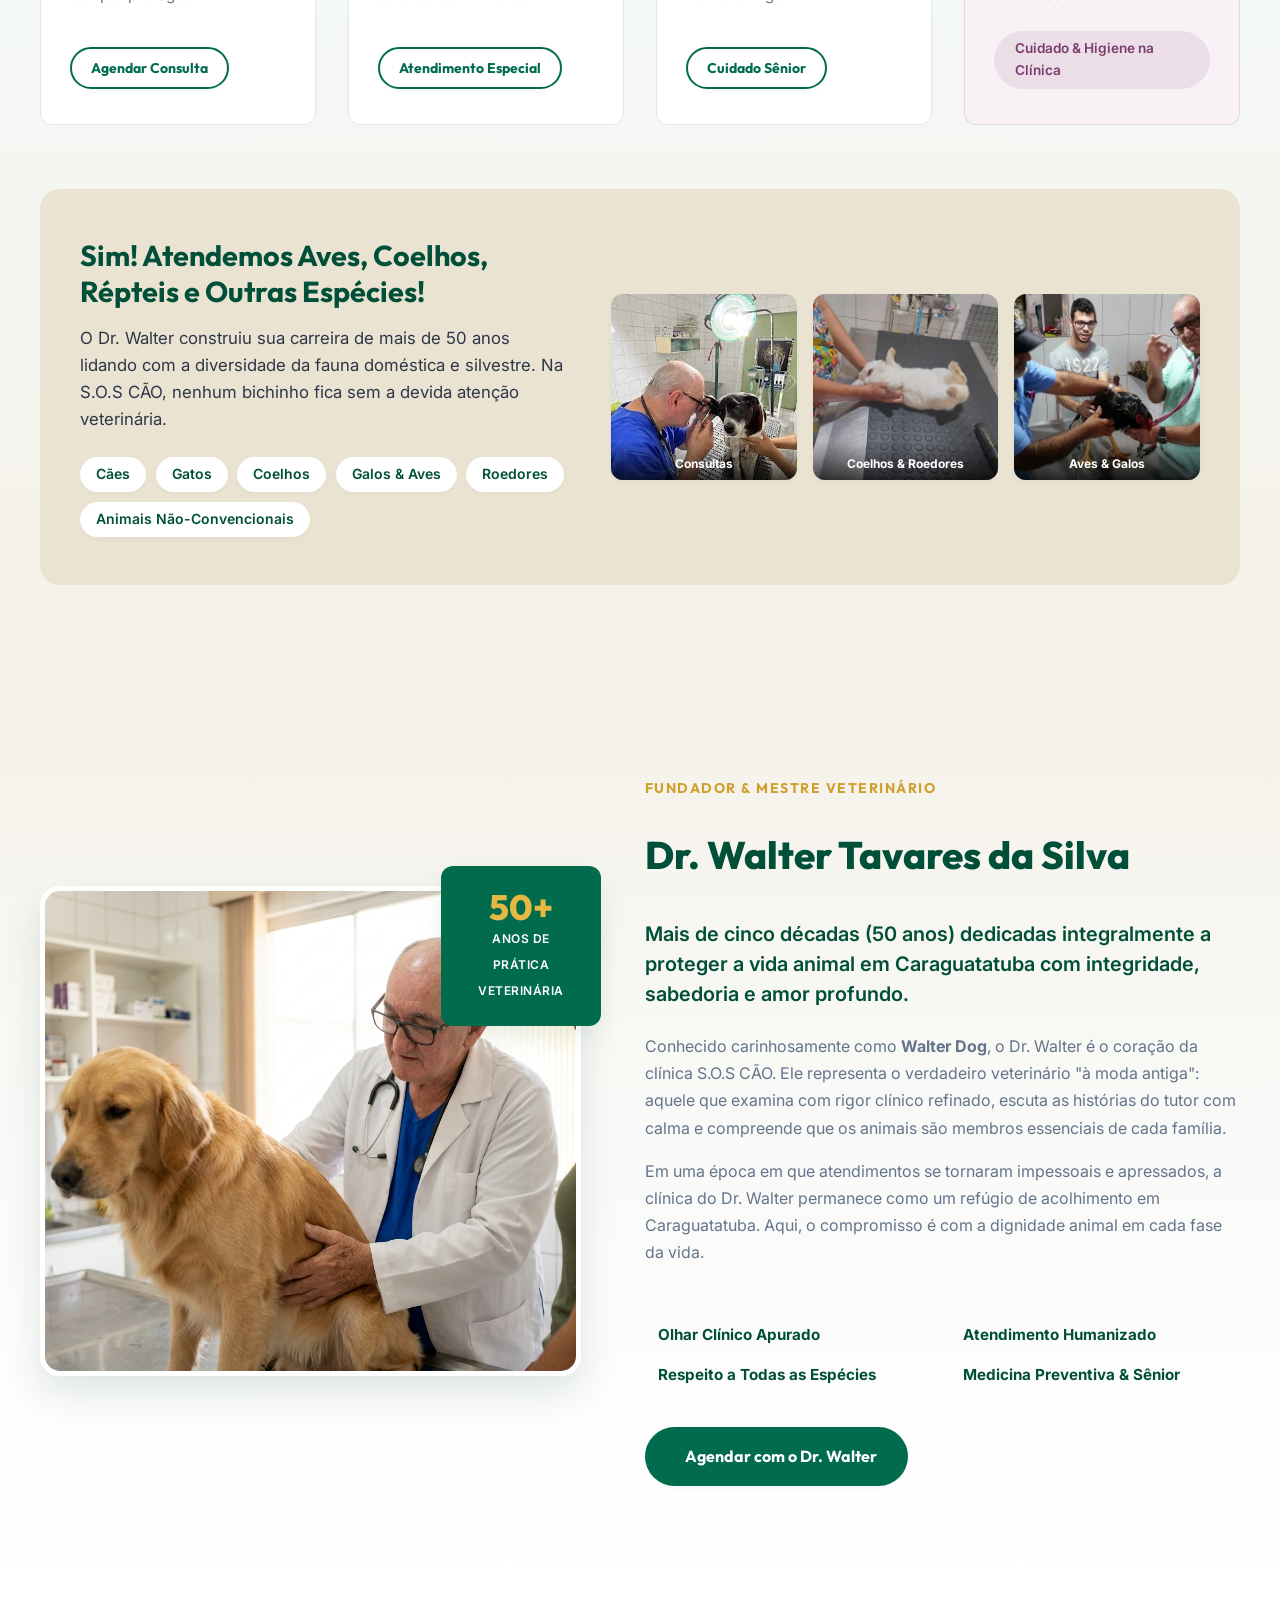
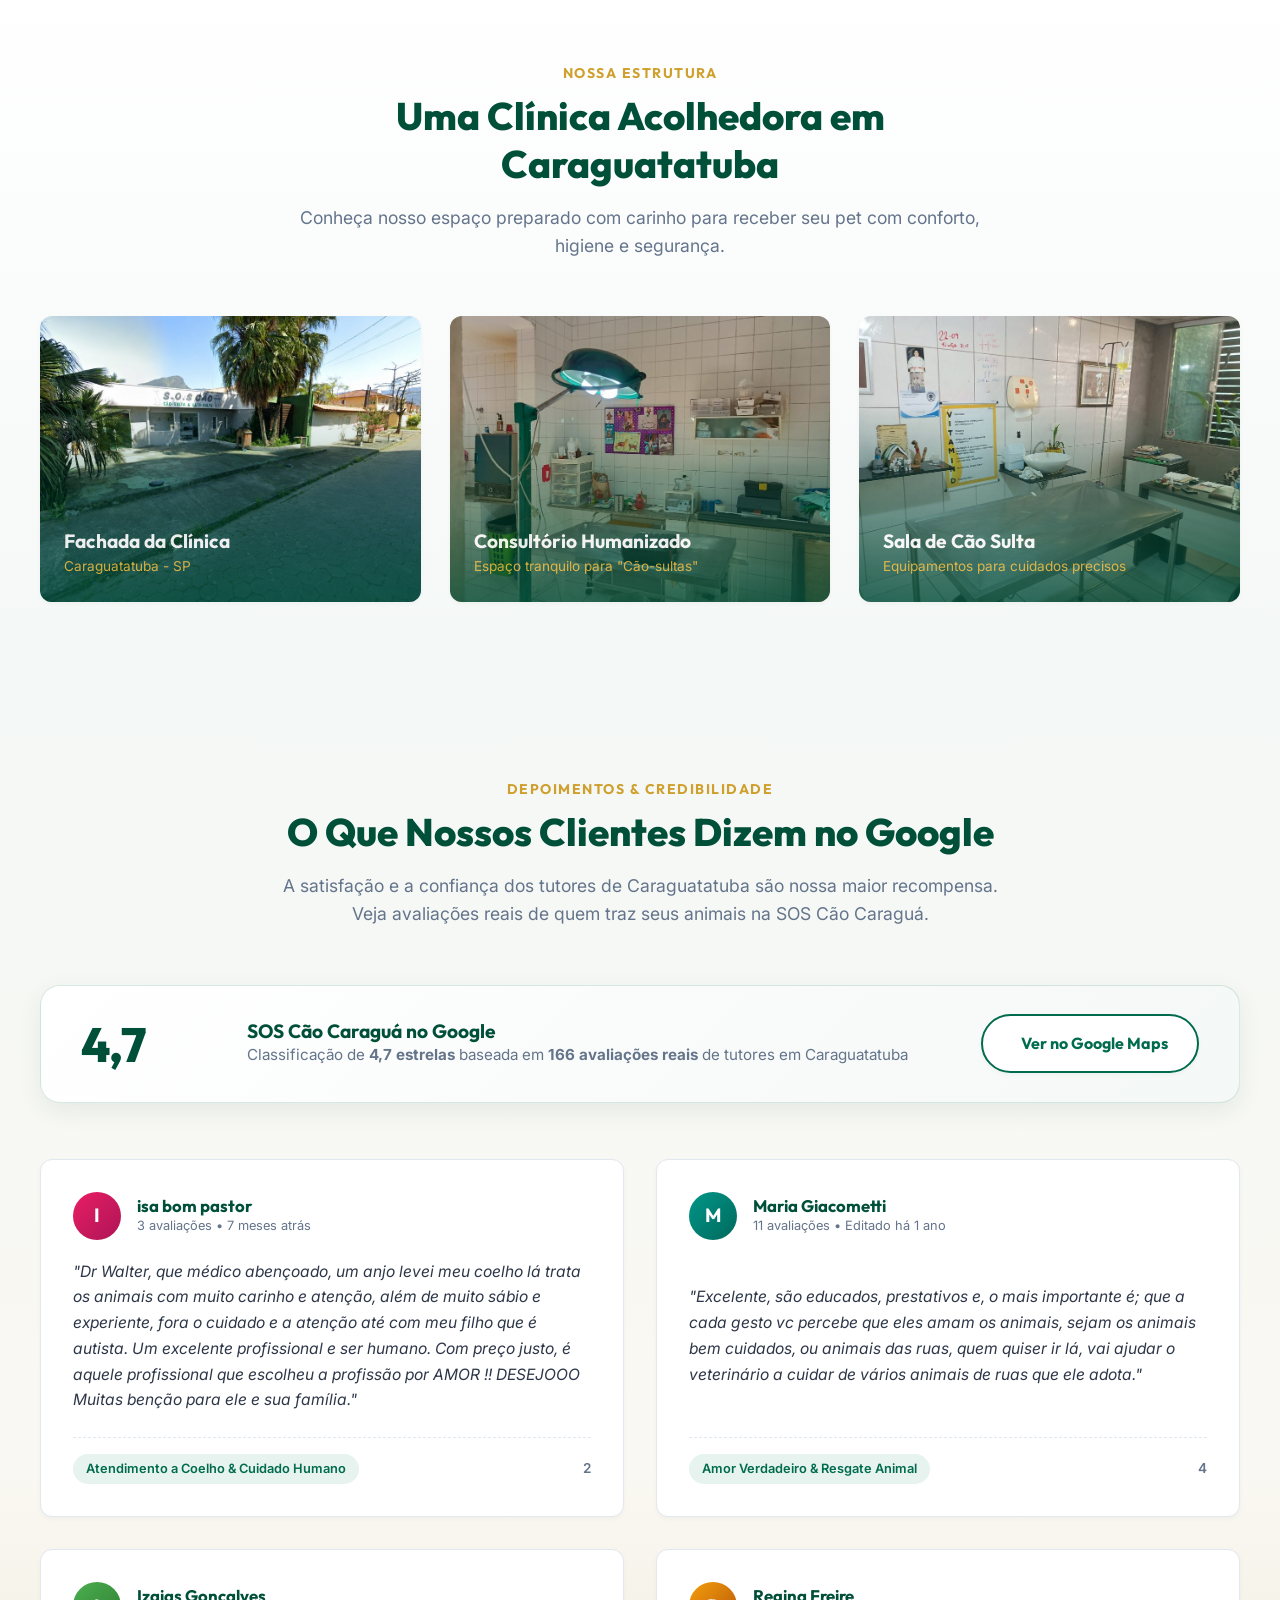
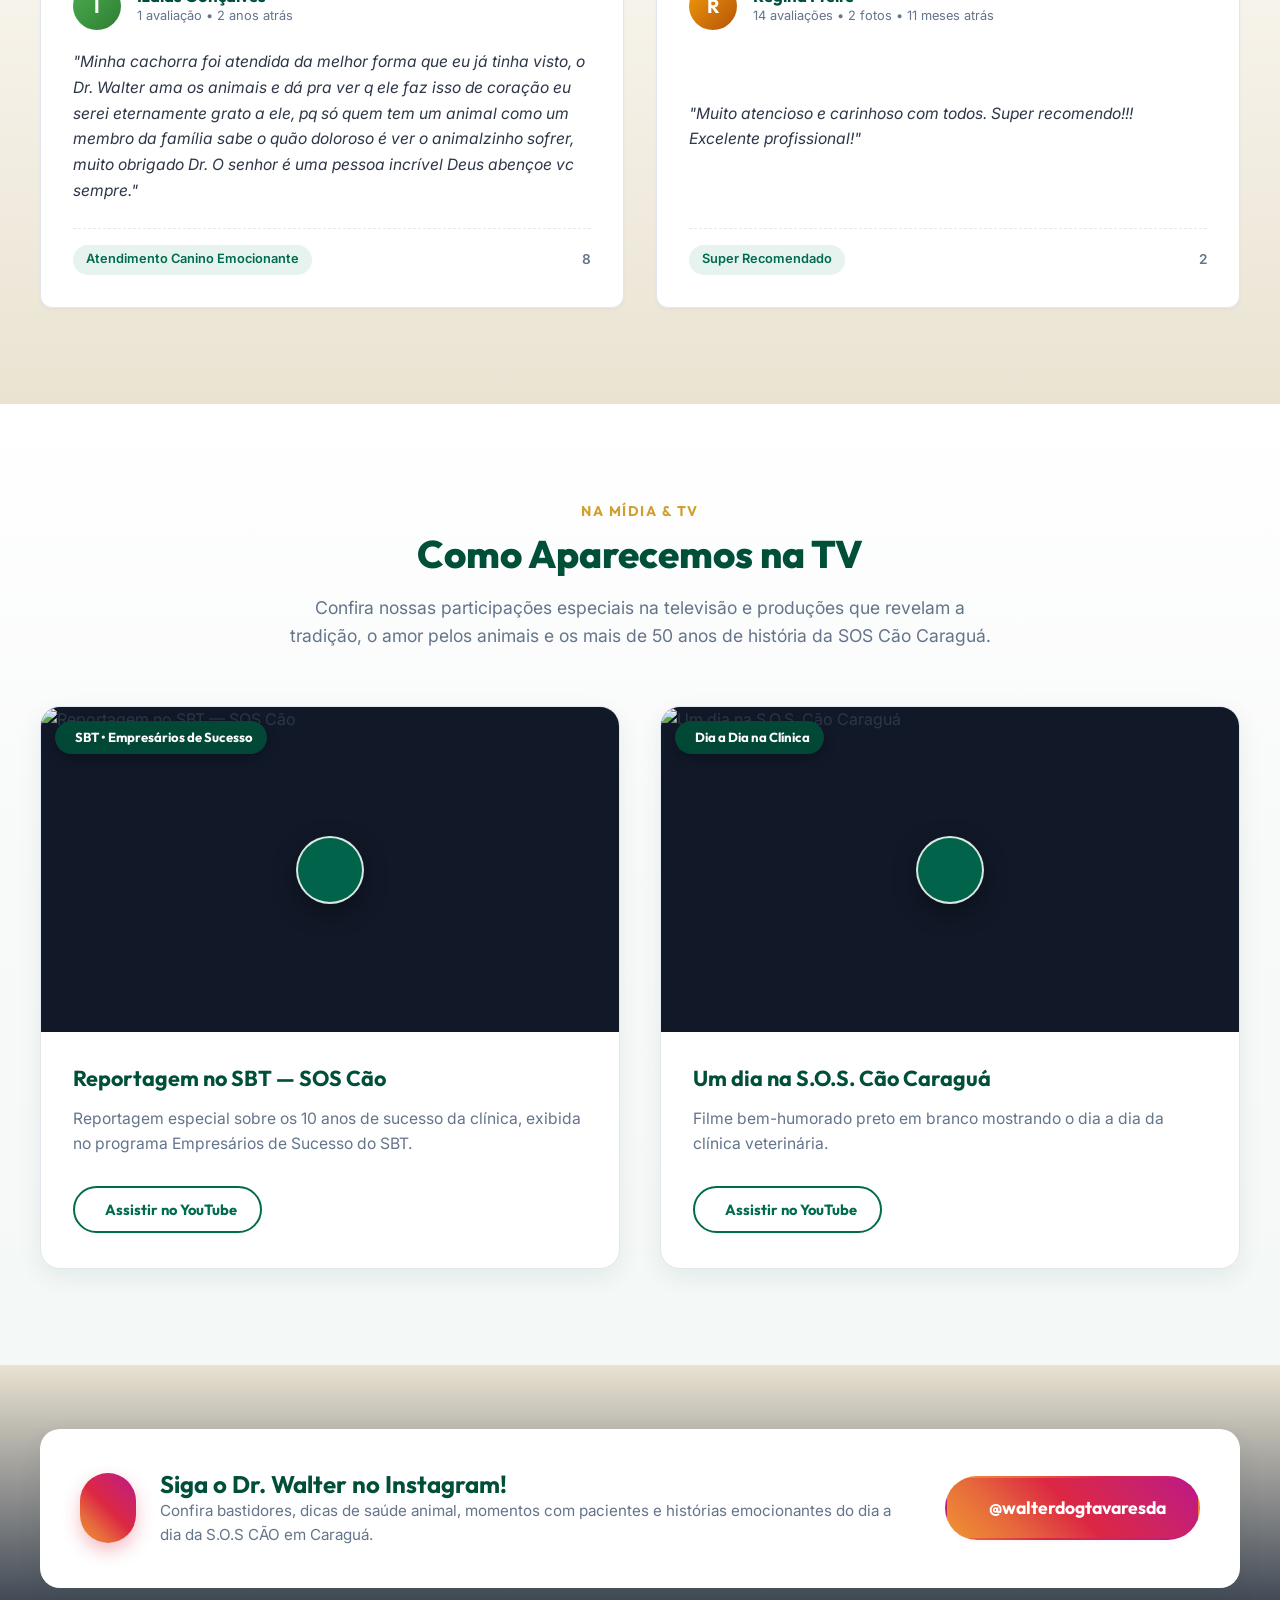
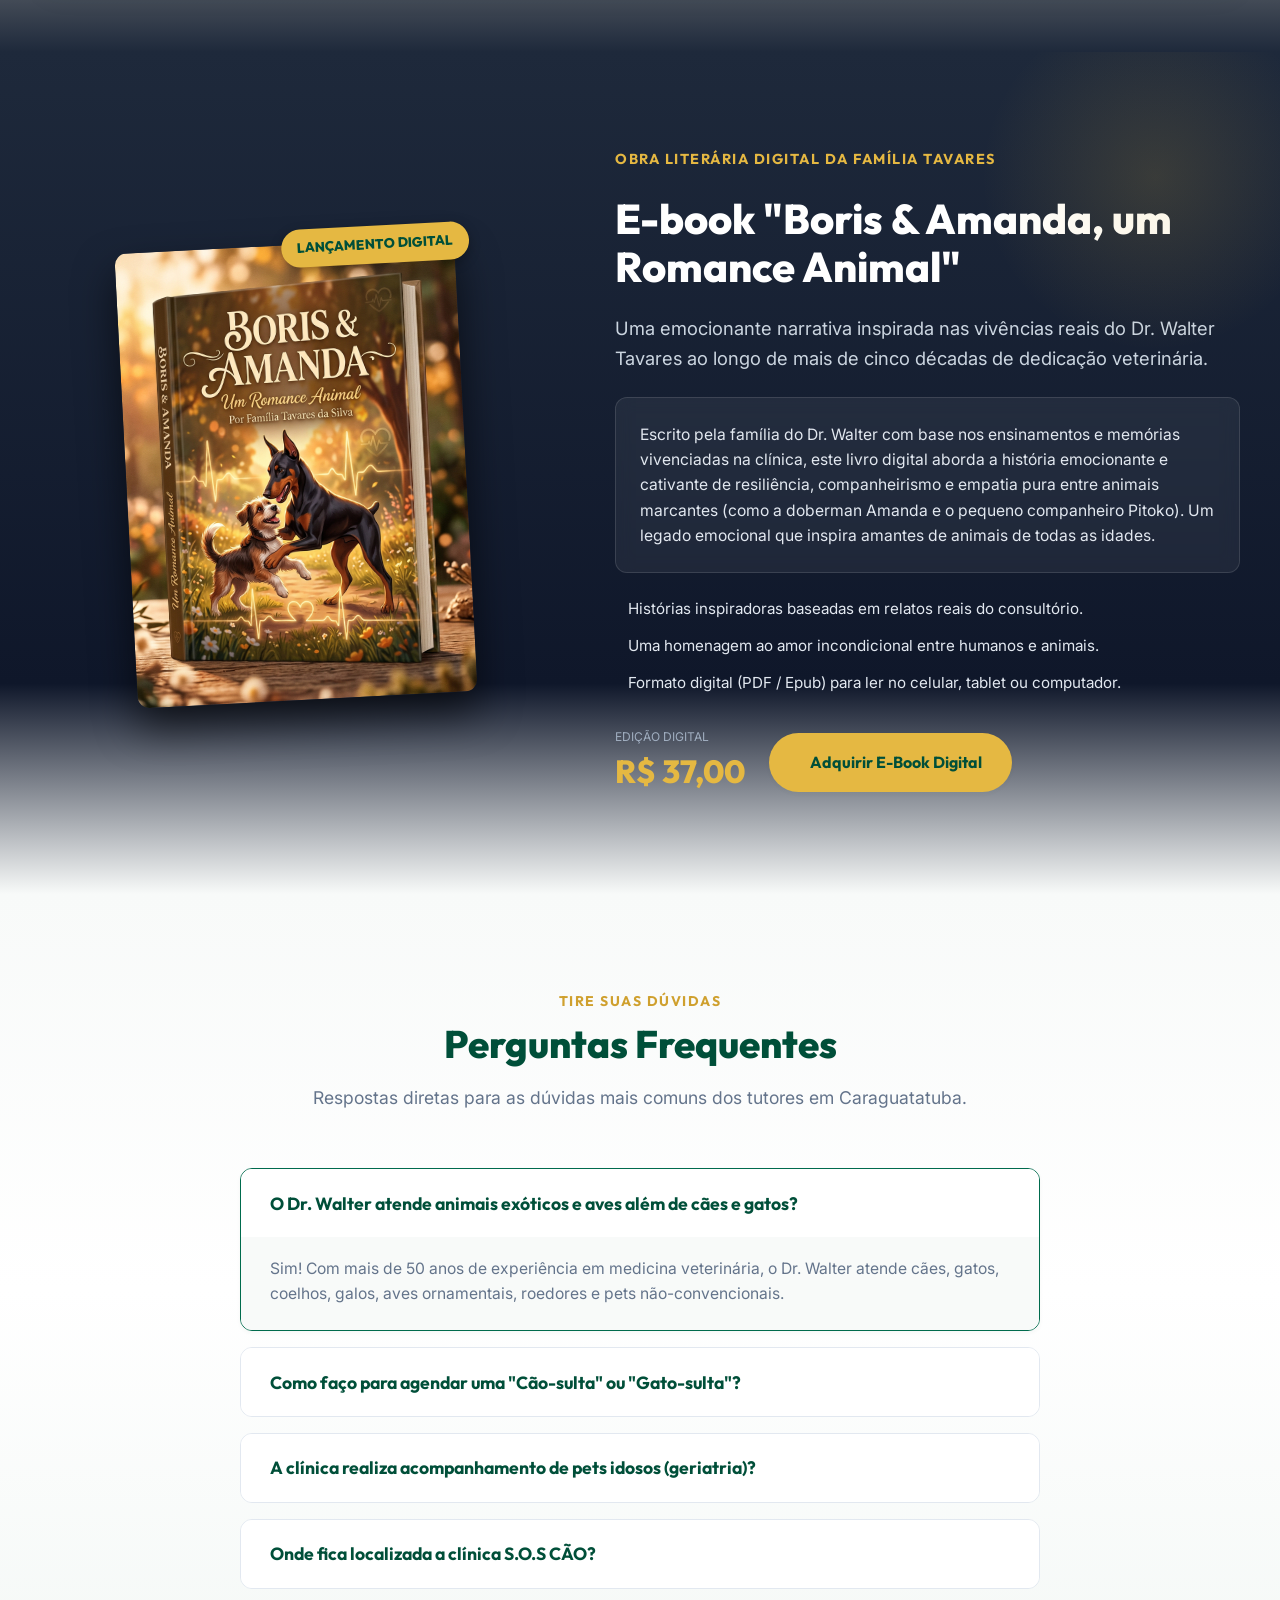
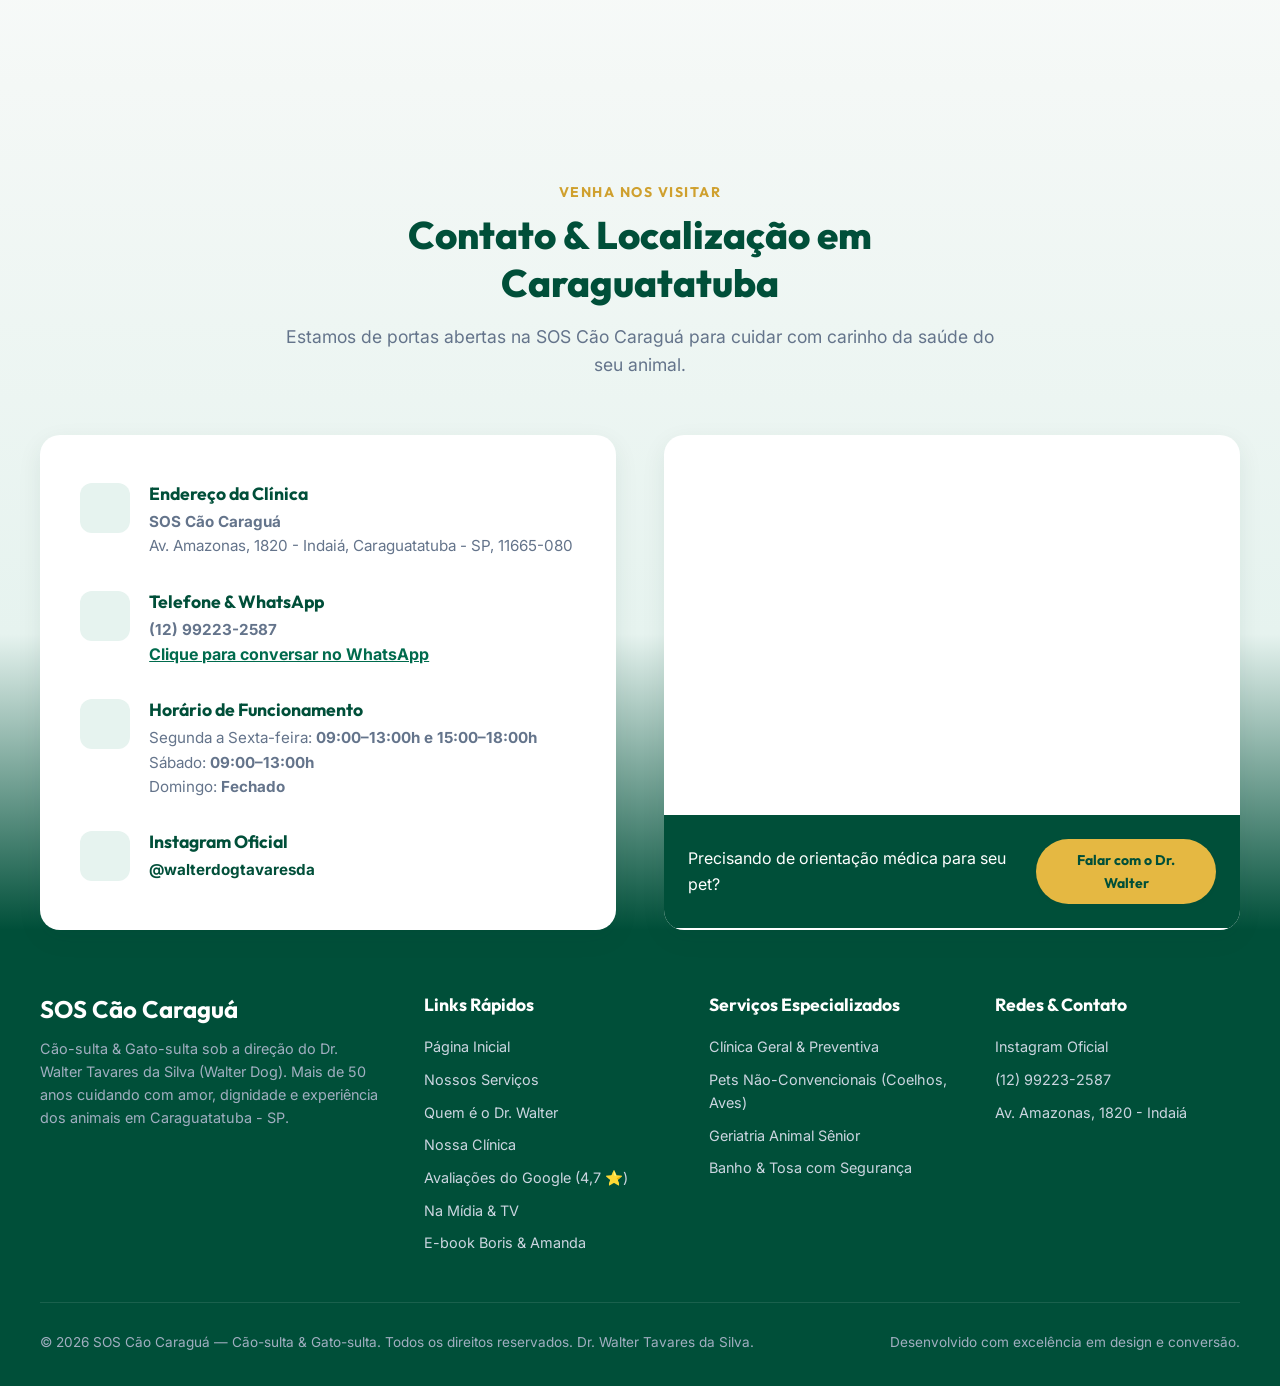
==== commit 8a8fcf10: "feat: adiciona secao Na Midia com videos do YouTube e atualiza Sala de Cao Sulta" ====
--- a/index.html
+++ b/index.html
@@ -28,6 +28,7 @@
         <a href="#dr-walter" class="nav-link">Dr. Walter</a>
         <a href="#galeria" class="nav-link">Estrutura</a>
         <a href="#depoimentos" class="nav-link">Depoimentos</a>
+        <a href="#midia" class="nav-link">Na Mídia</a>
         <a href="#ebook" class="nav-link">E-book Digital</a>
         <a href="#contato" class="nav-link">Contato</a>
       </nav>
@@ -280,10 +281,10 @@
           </div>
         </div>
 
-        <div class="gallery-card" onclick="openModal('assets/procedure_room.jpg', 'Sala de Procedimentos e Exames Equipável')">
-          <img src="assets/procedure_room.jpg" alt="Sala de exames e procedimentos equipada">
+        <div class="gallery-card" onclick="openModal('assets/procedure_room.jpg', 'Sala de Cão Sulta da SOS Cão Caraguá')">
+          <img src="assets/procedure_room.jpg" alt="Sala de Cão Sulta equipada">
           <div class="gallery-overlay">
-            <h4>Sala de Procedimentos</h4>
+            <h4>Sala de Cão Sulta</h4>
             <p>Equipamentos para cuidados precisos</p>
           </div>
         </div>
@@ -412,6 +413,65 @@
     </div>
   </section>
 
+  <!-- Seção Na Mídia / Como Aparecemos na TV -->
+  <section class="media-section" id="midia">
+    <div class="container">
+      <div class="section-header">
+        <span class="section-tag"><i class="ri-tv-line"></i> Na Mídia & TV</span>
+        <h2 class="section-title">Como Aparecemos na TV</h2>
+        <p class="section-desc">
+          Confira nossas participações especiais na televisão e produções que revelam a tradição, o amor pelos animais e os mais de 50 anos de história da SOS Cão Caraguá.
+        </p>
+      </div>
+
+      <div class="media-grid">
+        <!-- Vídeo 1: Reportagem no SBT -->
+        <div class="media-card">
+          <div class="video-thumbnail-wrapper" onclick="playVideo(this, 'PV7_Dm3GoNQ')">
+            <img src="https://img.youtube.com/vi/PV7_Dm3GoNQ/hqdefault.jpg" alt="Reportagem no SBT — SOS Cão" class="video-thumbnail" loading="lazy">
+            <div class="video-play-btn" aria-label="Assistir ao vídeo: Reportagem no SBT">
+              <i class="ri-play-fill"></i>
+            </div>
+            <span class="video-badge"><i class="ri-tv-2-fill"></i> SBT • Empresários de Sucesso</span>
+          </div>
+          <div class="media-card-body">
+            <h3 class="media-card-title">Reportagem no SBT — SOS Cão</h3>
+            <p class="media-card-desc">
+              Reportagem especial sobre os 10 anos de sucesso da clínica, exibida no programa Empresários de Sucesso do SBT.
+            </p>
+            <div class="media-card-footer">
+              <a href="https://youtu.be/PV7_Dm3GoNQ?si=MR2MaUtyDnac_8eE" target="_blank" rel="noopener noreferrer" class="btn btn-outline media-btn">
+                <i class="ri-youtube-fill" style="color: #FF0000; font-size: 1.15rem;"></i> Assistir no YouTube
+              </a>
+            </div>
+          </div>
+        </div>
+
+        <!-- Vídeo 2: Um dia na S.O.S. Cão Caraguá -->
+        <div class="media-card">
+          <div class="video-thumbnail-wrapper" onclick="playVideo(this, 'QR2JzlLa9cA')">
+            <img src="https://img.youtube.com/vi/QR2JzlLa9cA/hqdefault.jpg" alt="Um dia na S.O.S. Cão Caraguá" class="video-thumbnail" loading="lazy">
+            <div class="video-play-btn" aria-label="Assistir ao vídeo: Um dia na S.O.S. Cão Caraguá">
+              <i class="ri-play-fill"></i>
+            </div>
+            <span class="video-badge"><i class="ri-film-fill"></i> Dia a Dia na Clínica</span>
+          </div>
+          <div class="media-card-body">
+            <h3 class="media-card-title">Um dia na S.O.S. Cão Caraguá</h3>
+            <p class="media-card-desc">
+              Filme bem-humorado preto em branco mostrando o dia a dia da clínica veterinária.
+            </p>
+            <div class="media-card-footer">
+              <a href="https://youtu.be/QR2JzlLa9cA?si=etOQXJUccmbVB5VA" target="_blank" rel="noopener noreferrer" class="btn btn-outline media-btn">
+                <i class="ri-youtube-fill" style="color: #FF0000; font-size: 1.15rem;"></i> Assistir no YouTube
+              </a>
+            </div>
+          </div>
+        </div>
+      </div>
+    </div>
+  </section>
+
   <!-- Banner Instagram Oficial -->
   <section class="instagram-banner">
     <div class="container">
@@ -634,6 +694,7 @@
             <a href="#dr-walter">Quem é o Dr. Walter</a>
             <a href="#galeria">Nossa Clínica</a>
             <a href="#depoimentos">Avaliações do Google (4,7 ⭐)</a>
+            <a href="#midia">Na Mídia & TV</a>
             <a href="#ebook">E-book Boris & Amanda</a>
           </div>
         </div>
--- a/styles.css
+++ b/styles.css
@@ -1490,6 +1490,174 @@
   gap: 0.3rem;
 }
 
+/* Section: Na Mídia & TV */
+.media-section {
+  padding: 6rem 0;
+  background: linear-gradient(180deg, #FFFFFF 0%, #F8FAF9 45%, #F4F8F6 100%);
+  position: relative;
+}
+
+.media-grid {
+  display: grid;
+  grid-template-columns: repeat(2, 1fr);
+  gap: 2.5rem;
+}
+
+.media-card {
+  background-color: var(--color-bg-white);
+  border: 1px solid var(--color-border);
+  border-radius: var(--radius-lg);
+  overflow: hidden;
+  box-shadow: var(--shadow-md);
+  display: flex;
+  flex-direction: column;
+  transition: var(--transition-normal);
+  position: relative;
+}
+
+.media-card:hover {
+  transform: translateY(-6px);
+  box-shadow: var(--shadow-lg);
+  border-color: rgba(0, 107, 77, 0.25);
+}
+
+.video-thumbnail-wrapper {
+  position: relative;
+  width: 100%;
+  aspect-ratio: 16 / 9;
+  background-color: #111827;
+  cursor: pointer;
+  overflow: hidden;
+  display: flex;
+  align-items: center;
+  justify-content: center;
+}
+
+.video-thumbnail {
+  width: 100%;
+  height: 100%;
+  object-fit: cover;
+  transition: transform 0.4s ease, filter 0.4s ease;
+}
+
+.video-thumbnail-wrapper:hover .video-thumbnail {
+  transform: scale(1.05);
+  filter: brightness(1.08);
+}
+
+.video-play-btn {
+  position: absolute;
+  top: 50%;
+  left: 50%;
+  transform: translate(-50%, -50%);
+  width: 68px;
+  height: 68px;
+  background-color: rgba(0, 107, 77, 0.92);
+  border: 2px solid rgba(255, 255, 255, 0.85);
+  border-radius: var(--radius-full);
+  color: #FFFFFF;
+  display: flex;
+  align-items: center;
+  justify-content: center;
+  font-size: 2.2rem;
+  box-shadow: 0 8px 25px rgba(0, 0, 0, 0.35);
+  backdrop-filter: blur(6px);
+  transition: transform 0.3s cubic-bezier(0.4, 0, 0.2, 1), background-color 0.3s ease, box-shadow 0.3s ease;
+  z-index: 2;
+}
+
+.video-play-btn i {
+  margin-left: 3px;
+}
+
+.video-thumbnail-wrapper:hover .video-play-btn {
+  transform: translate(-50%, -50%) scale(1.15);
+  background-color: #FF0000;
+  border-color: #FFFFFF;
+  box-shadow: 0 0 30px rgba(255, 0, 0, 0.6);
+}
+
+.video-badge {
+  position: absolute;
+  top: 14px;
+  left: 14px;
+  background: rgba(0, 79, 57, 0.88);
+  color: #FFFFFF;
+  font-family: var(--font-heading);
+  font-size: 0.82rem;
+  font-weight: 700;
+  padding: 0.35rem 0.85rem;
+  border-radius: var(--radius-full);
+  backdrop-filter: blur(6px);
+  display: flex;
+  align-items: center;
+  gap: 0.4rem;
+  z-index: 2;
+  box-shadow: 0 4px 12px rgba(0, 0, 0, 0.25);
+}
+
+.video-badge i {
+  color: var(--color-secondary);
+}
+
+.video-iframe {
+  width: 100%;
+  height: 100%;
+  aspect-ratio: 16 / 9;
+  border: none;
+  display: block;
+}
+
+.media-card-body {
+  padding: 2rem 2rem 2.2rem;
+  display: flex;
+  flex-direction: column;
+  flex-grow: 1;
+}
+
+.media-card-title {
+  font-size: 1.35rem;
+  font-weight: 700;
+  color: var(--color-primary-dark);
+  margin-bottom: 0.75rem;
+  line-height: 1.35;
+}
+
+.media-card-desc {
+  font-size: 0.98rem;
+  color: var(--color-text-muted);
+  line-height: 1.65;
+  margin-bottom: 1.8rem;
+  flex-grow: 1;
+}
+
+.media-card-footer {
+  margin-top: auto;
+  display: flex;
+  align-items: center;
+}
+
+.media-btn {
+  padding: 0.6rem 1.4rem;
+  font-size: 0.92rem;
+  border-radius: var(--radius-full);
+  display: inline-flex;
+  align-items: center;
+  gap: 0.5rem;
+  transition: var(--transition-normal);
+}
+
+.media-btn:hover {
+  background-color: #FF0000;
+  color: #FFFFFF;
+  border-color: #FF0000;
+  box-shadow: 0 4px 15px rgba(255, 0, 0, 0.3);
+}
+
+.media-btn:hover i {
+  color: #FFFFFF !important;
+}
+
 /* Responsive Media Queries */
 @media (max-width: 1024px) {
   .hero-grid,
@@ -1790,6 +1958,24 @@
     padding: 1.5rem 1.2rem;
   }
 
+  /* Media Grid Mobile */
+  .media-grid {
+    grid-template-columns: 1fr;
+    gap: 1.8rem;
+  }
+
+  .media-card-body {
+    padding: 1.5rem 1.2rem 1.6rem;
+  }
+
+  .media-card-title {
+    font-size: 1.2rem;
+  }
+
+  .media-card-desc {
+    margin-bottom: 1.2rem;
+  }
+
   /* Contact & Map Mobile */
   .contact-info-card {
     padding: 2rem 1.4rem;
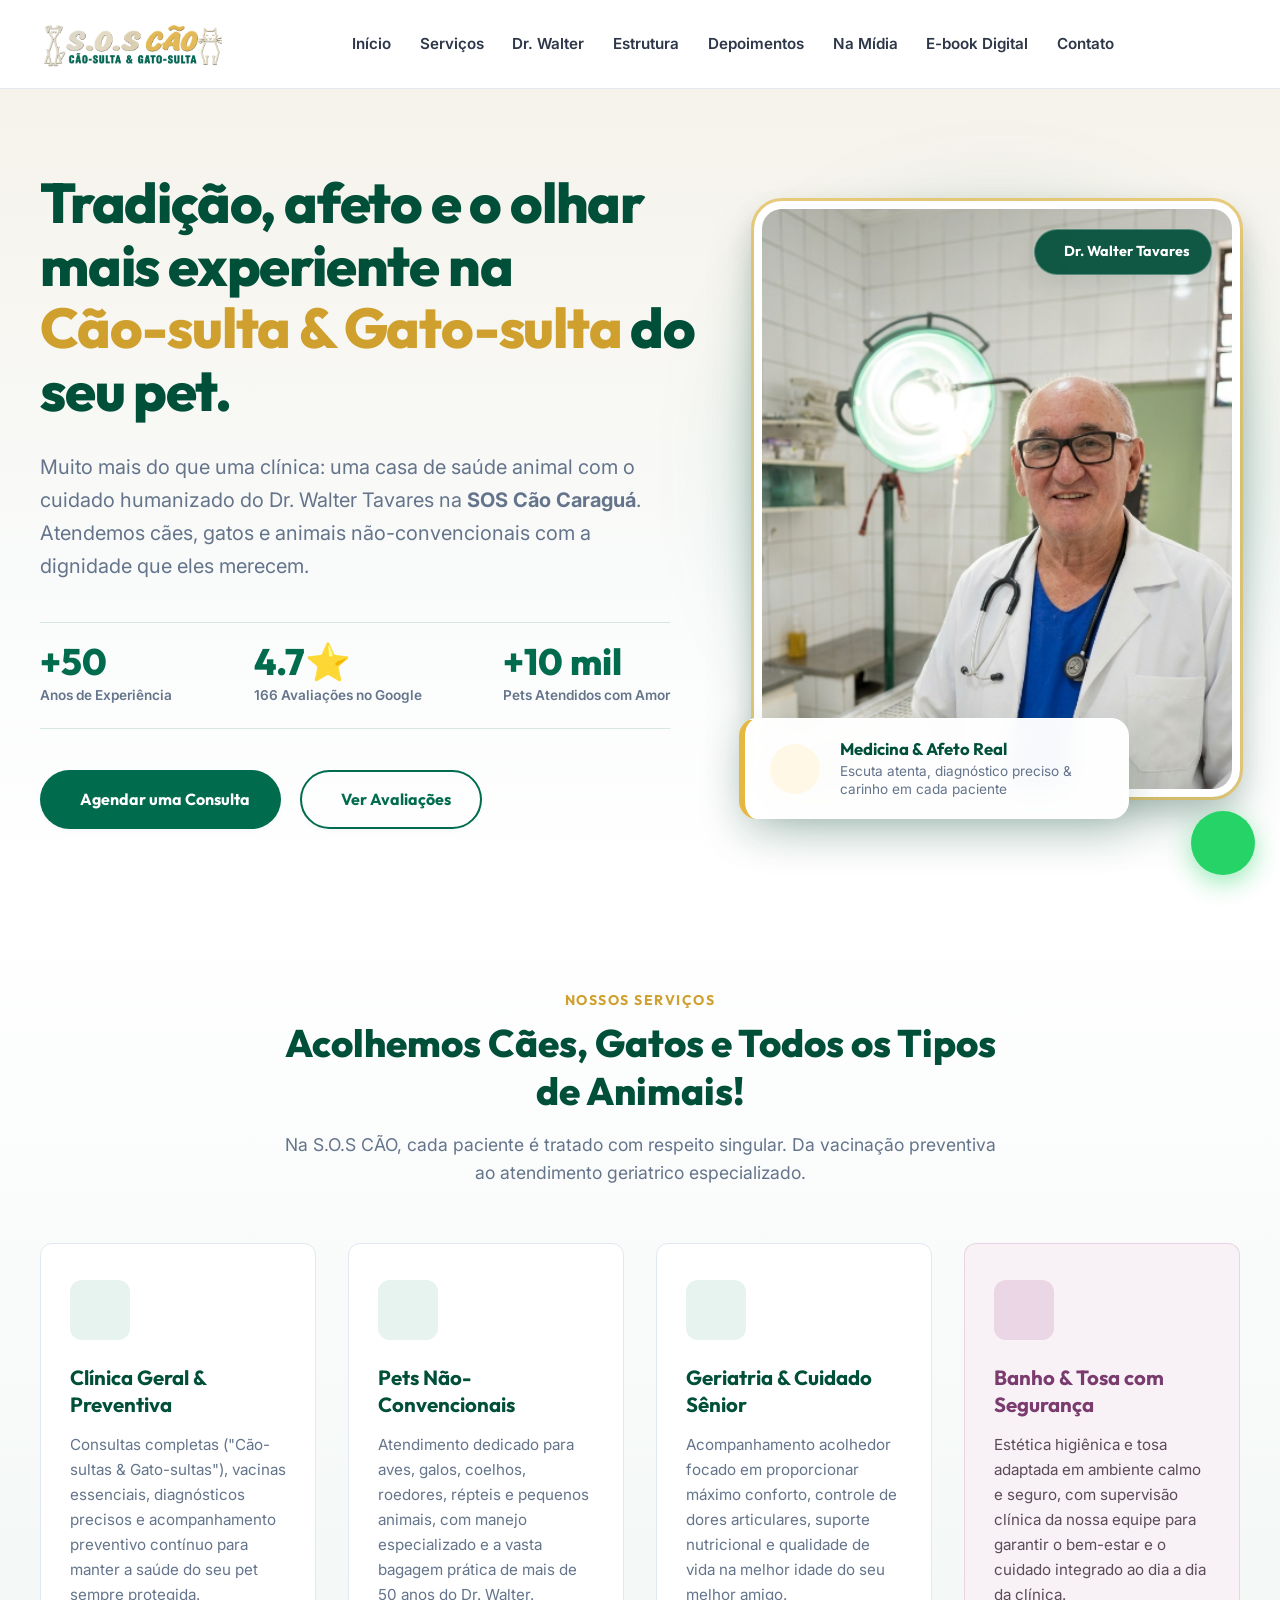
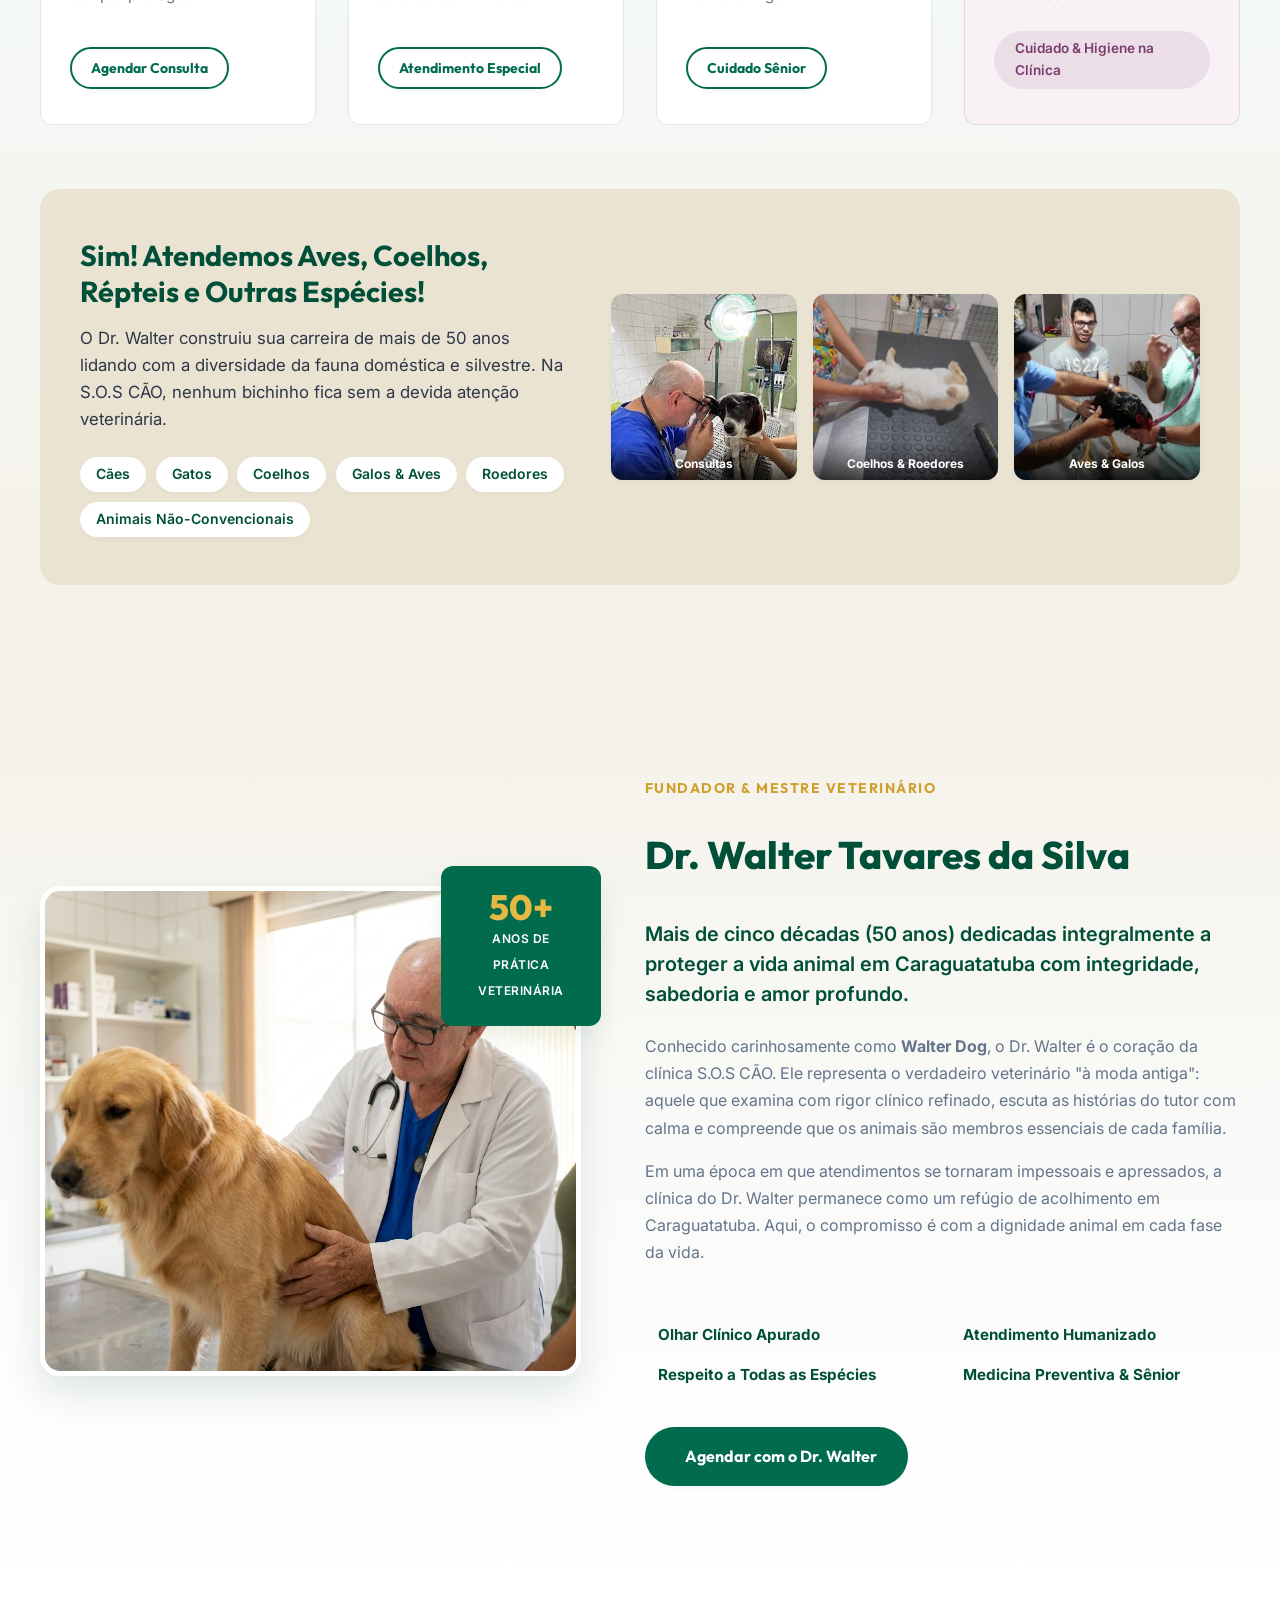
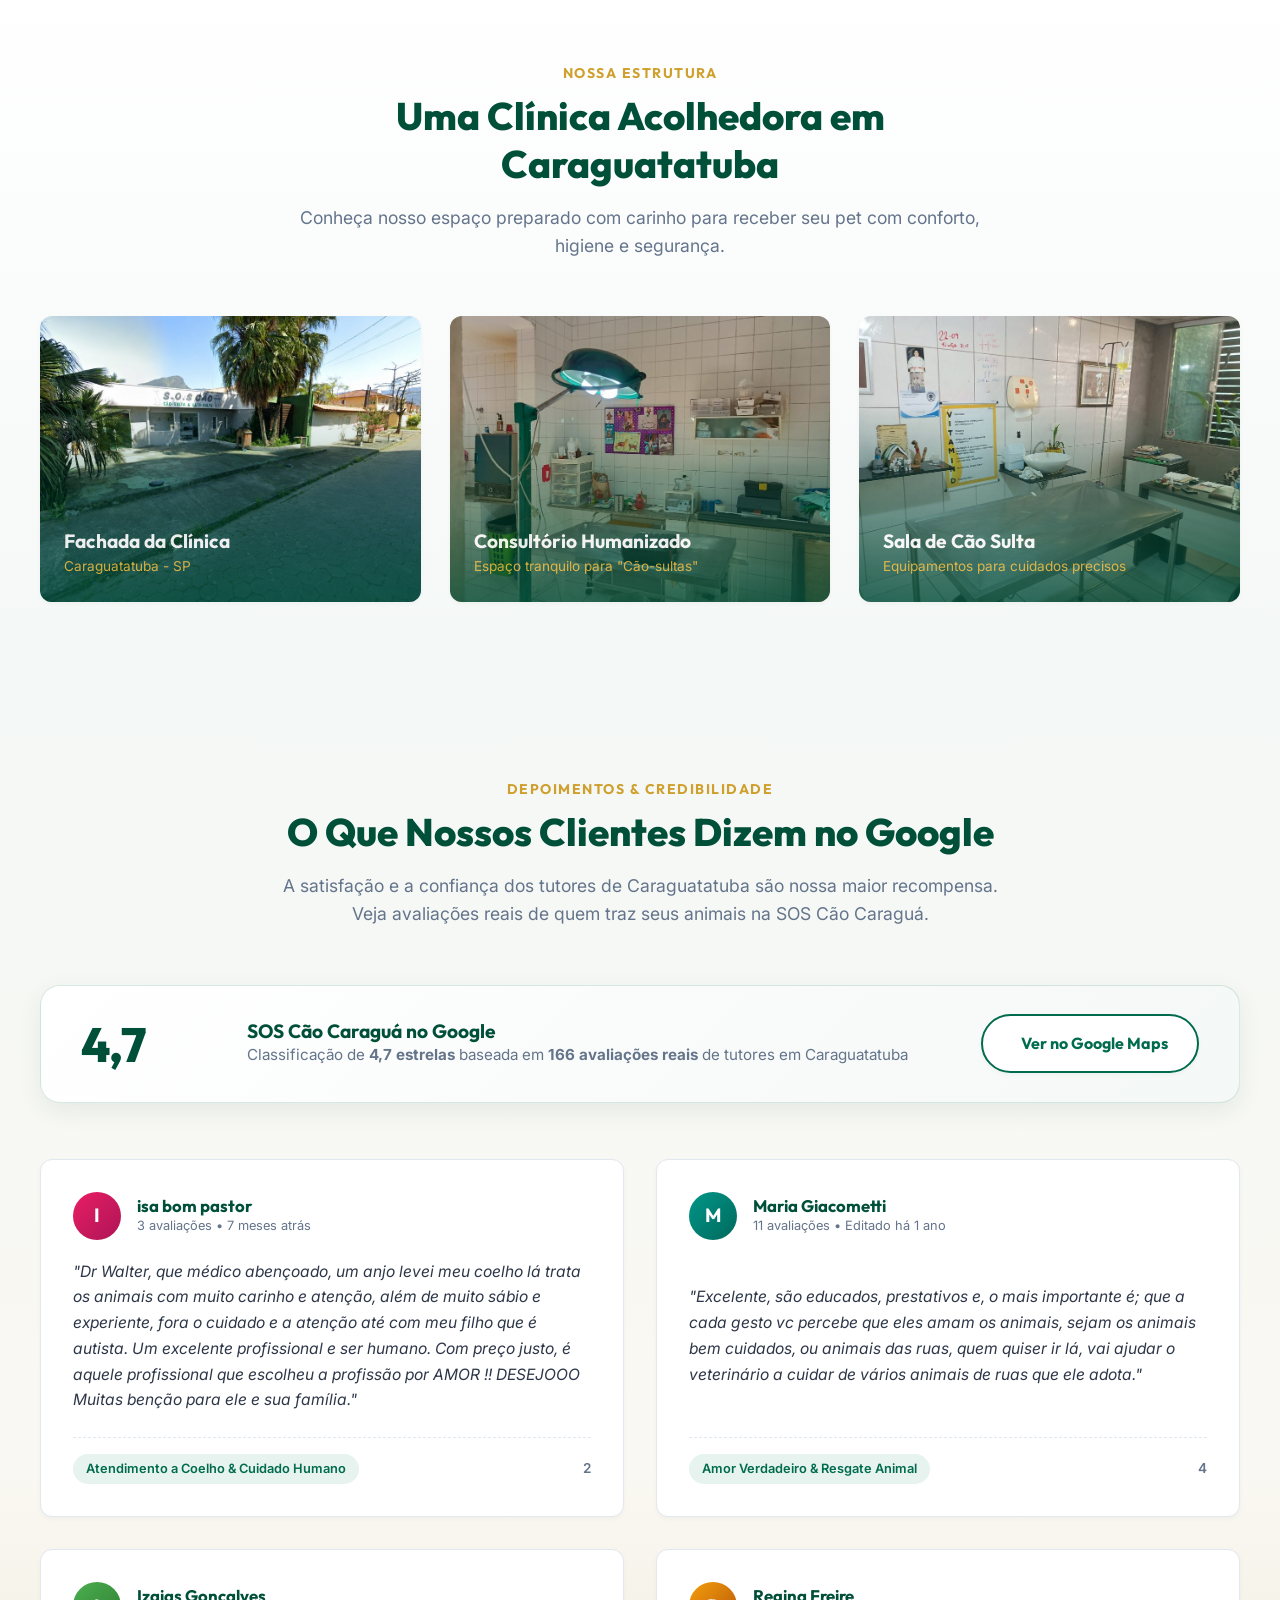
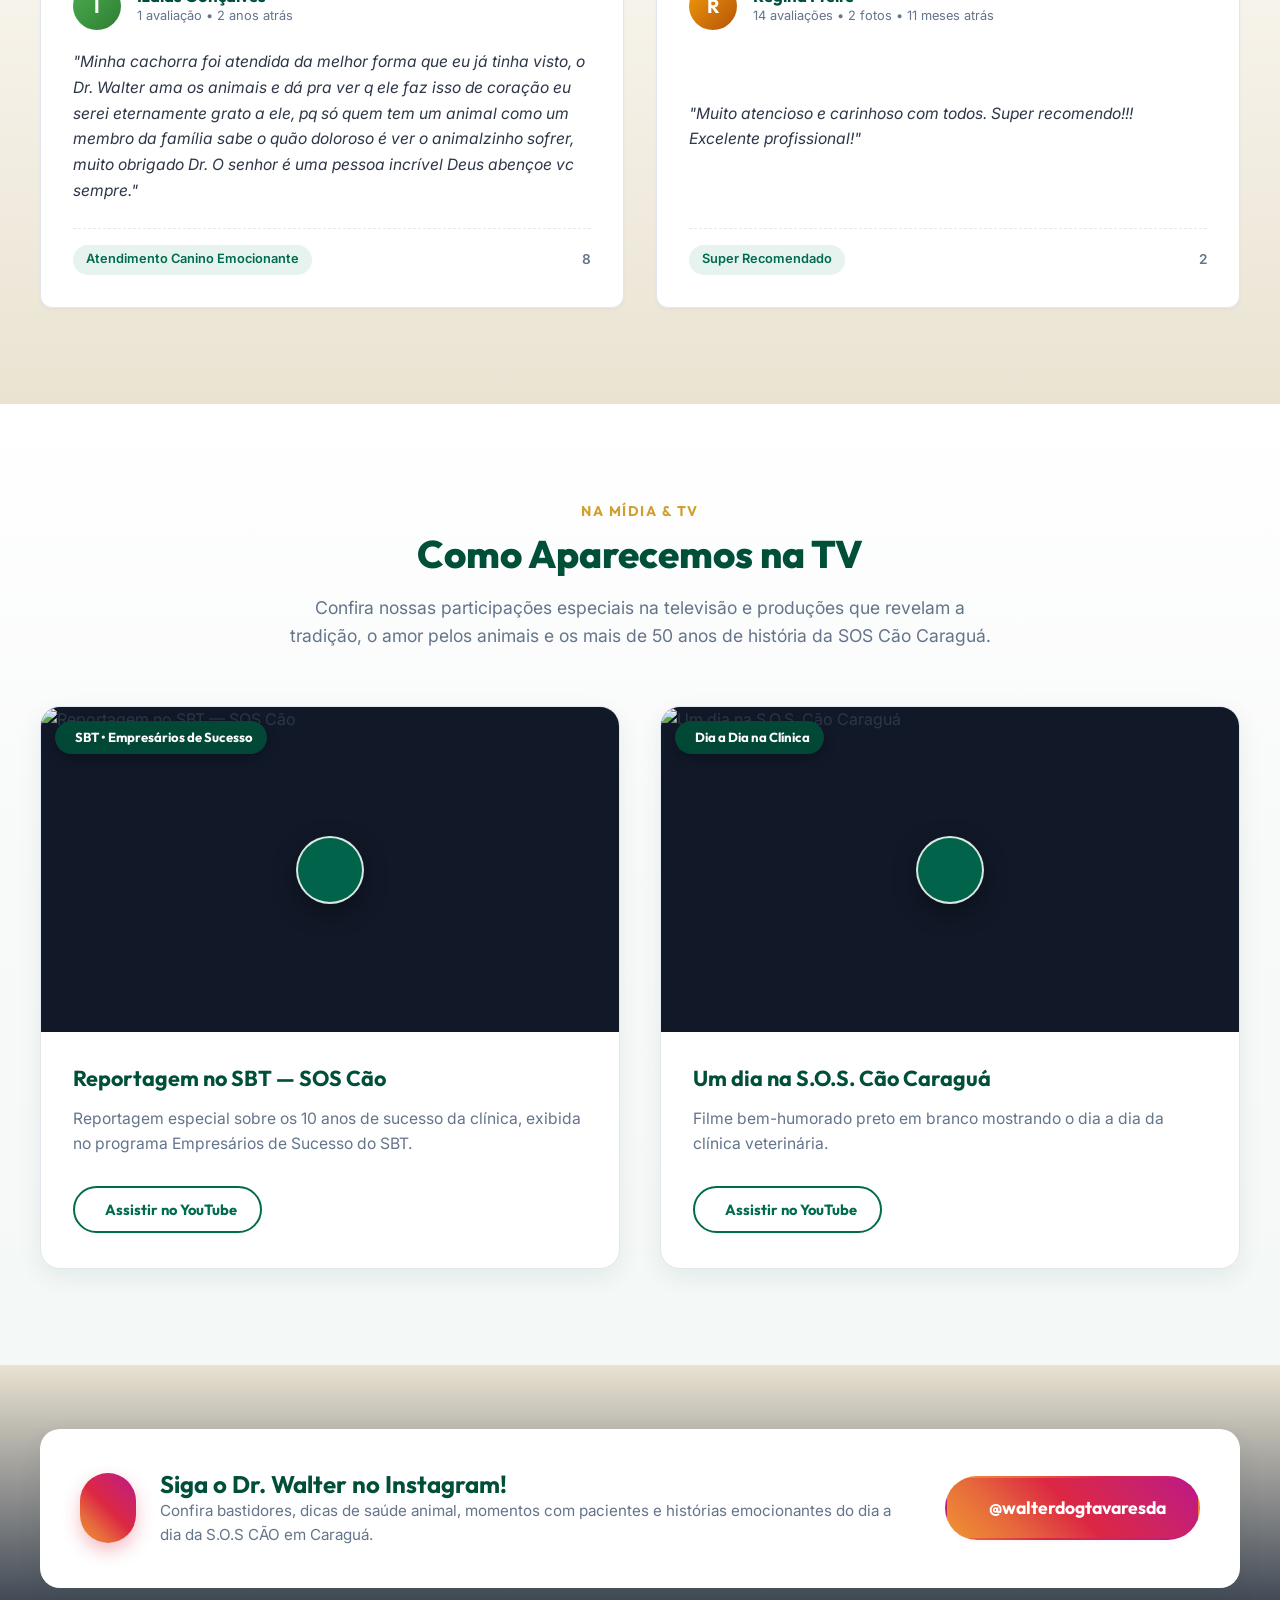
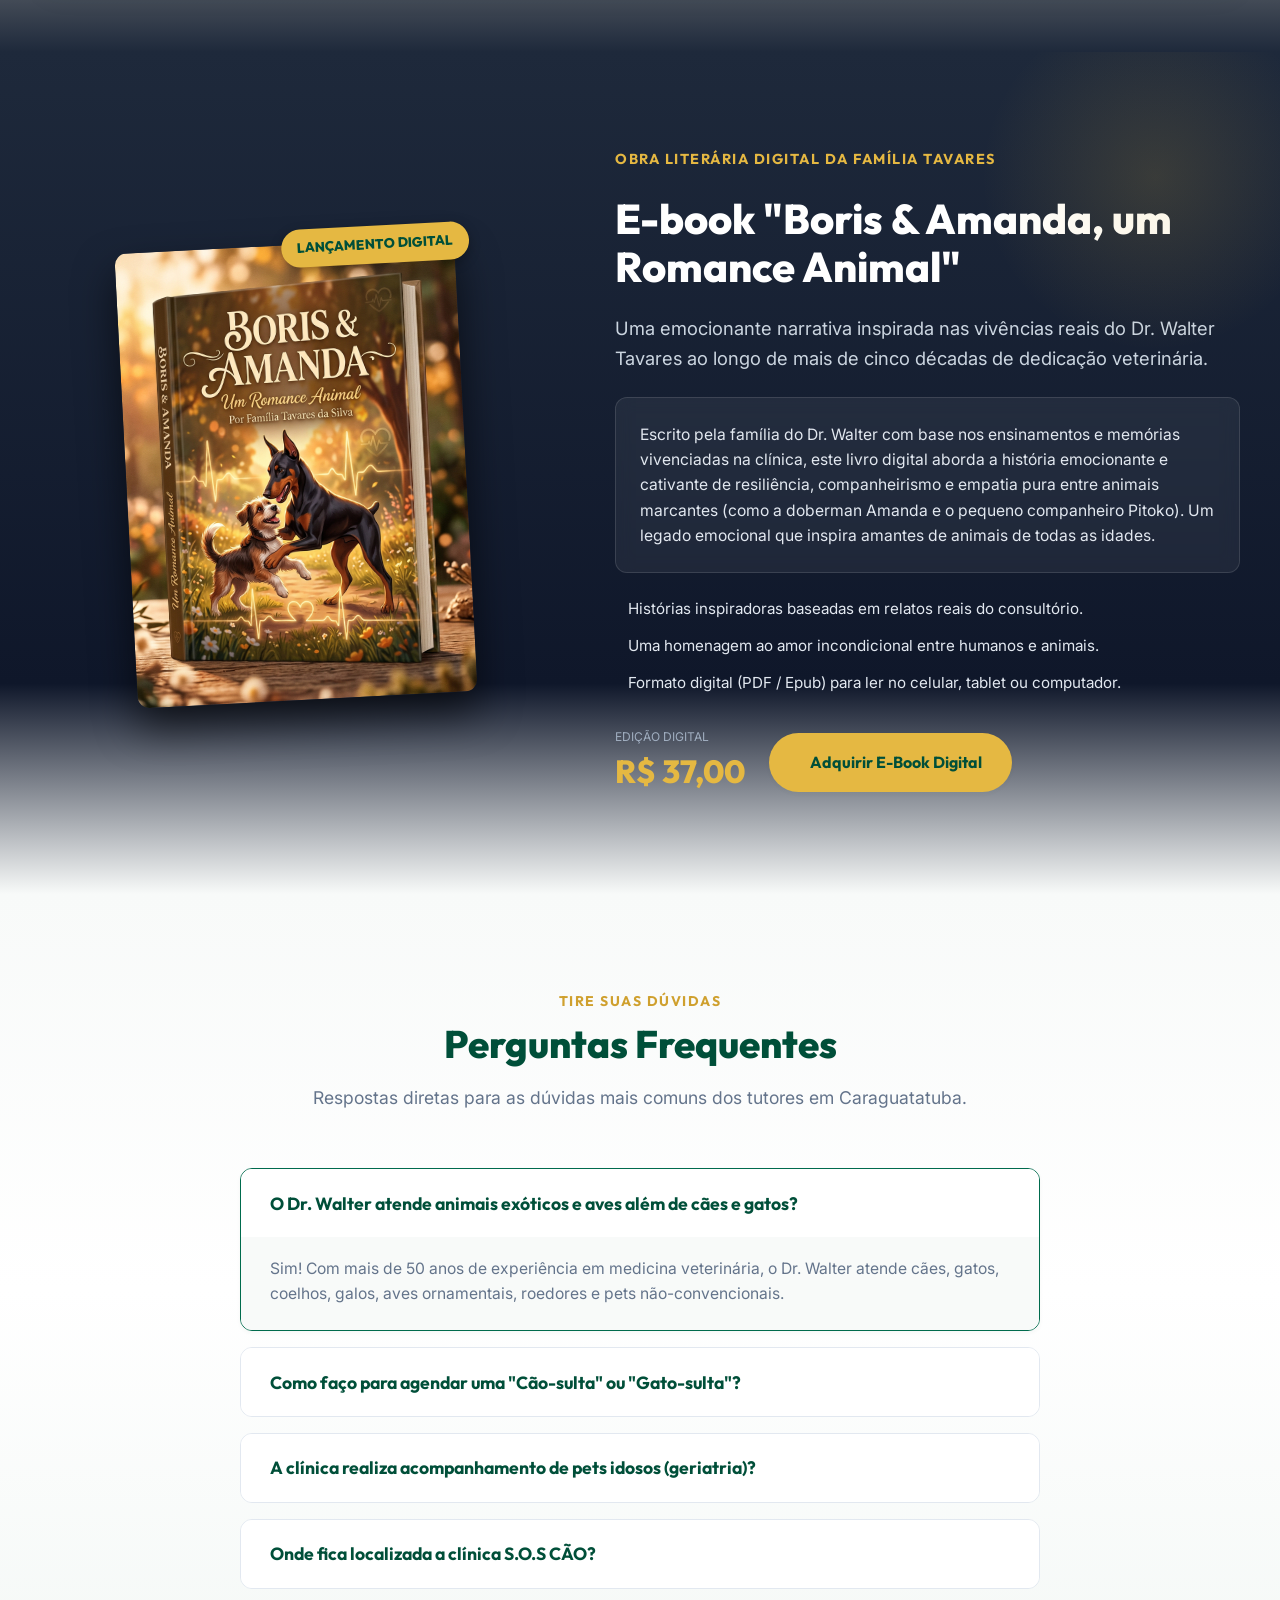
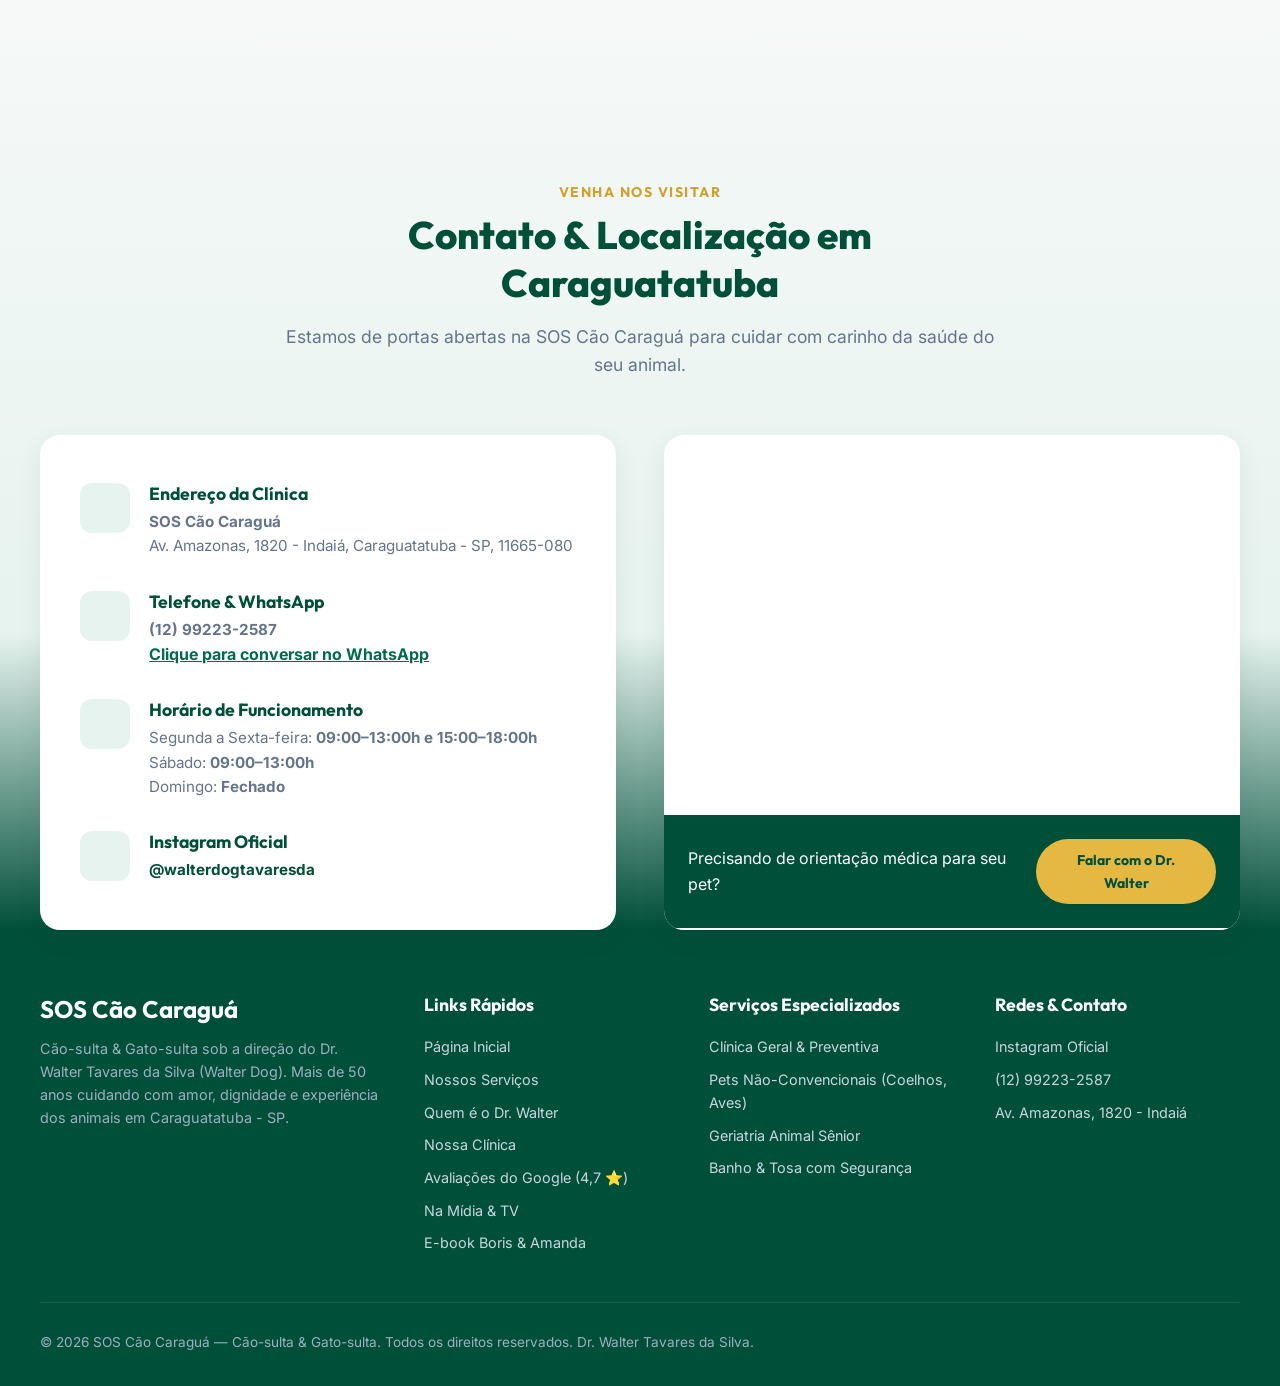
==== commit ef7ab00c: "fix: remove texto de rodape" ====
--- a/index.html
+++ b/index.html
@@ -721,7 +721,6 @@
 
       <div class="footer-bottom">
         <p>&copy; 2026 SOS Cão Caraguá — Cão-sulta & Gato-sulta. Todos os direitos reservados. Dr. Walter Tavares da Silva.</p>
-        <p>Desenvolvido com excelência em design e conversão.</p>
       </div>
     </div>
   </footer>
